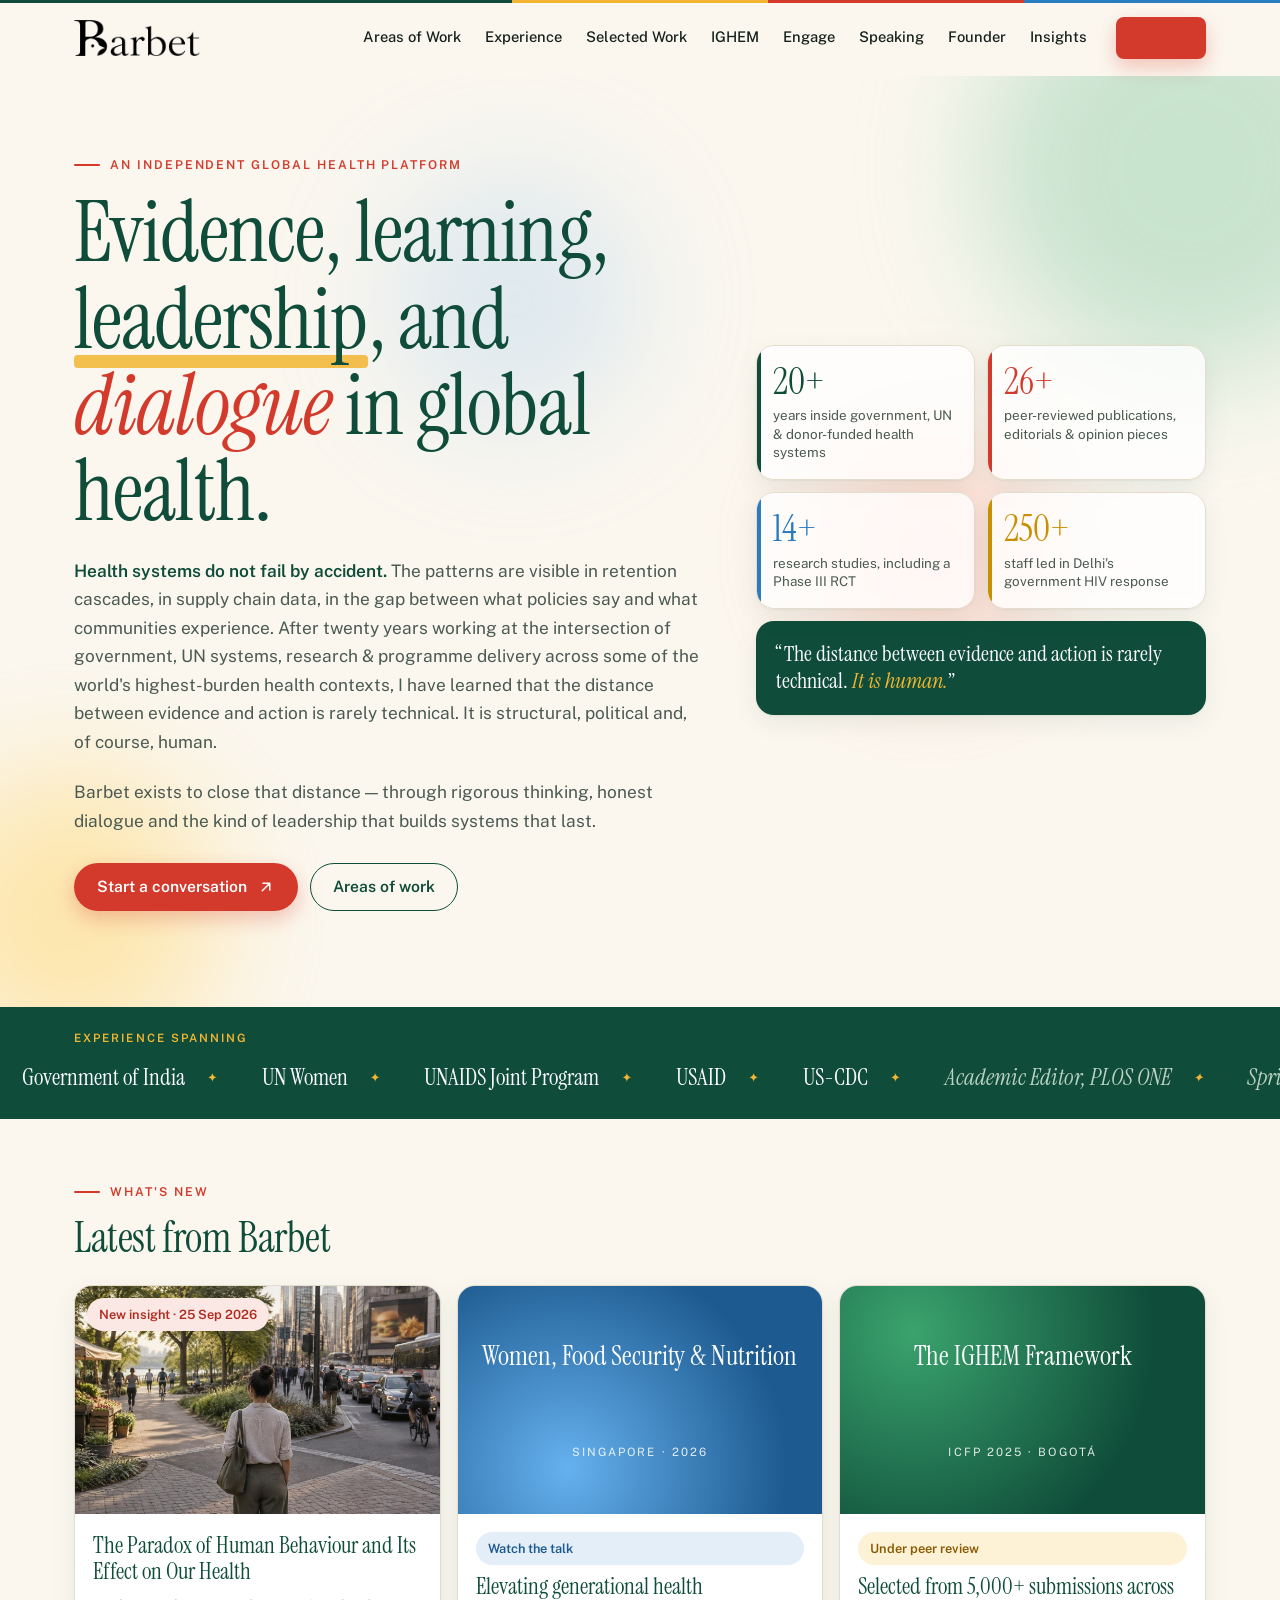
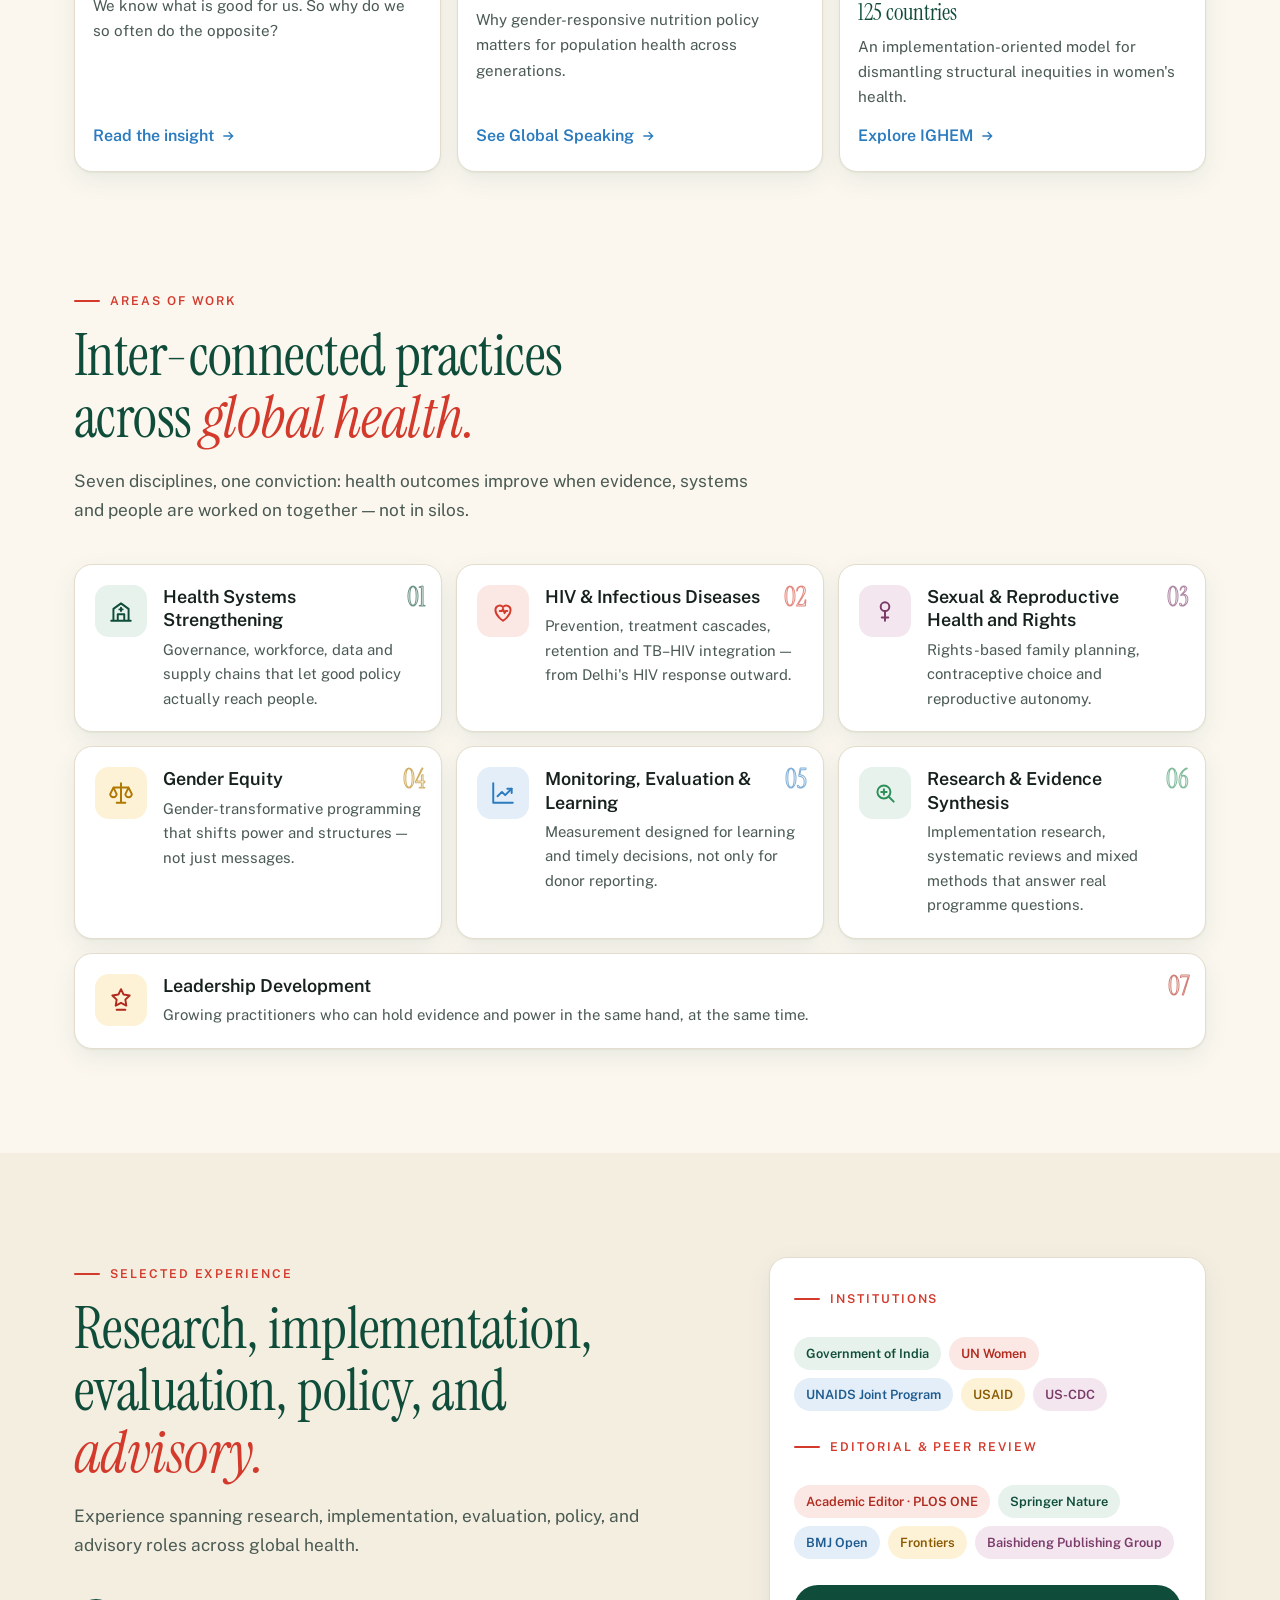
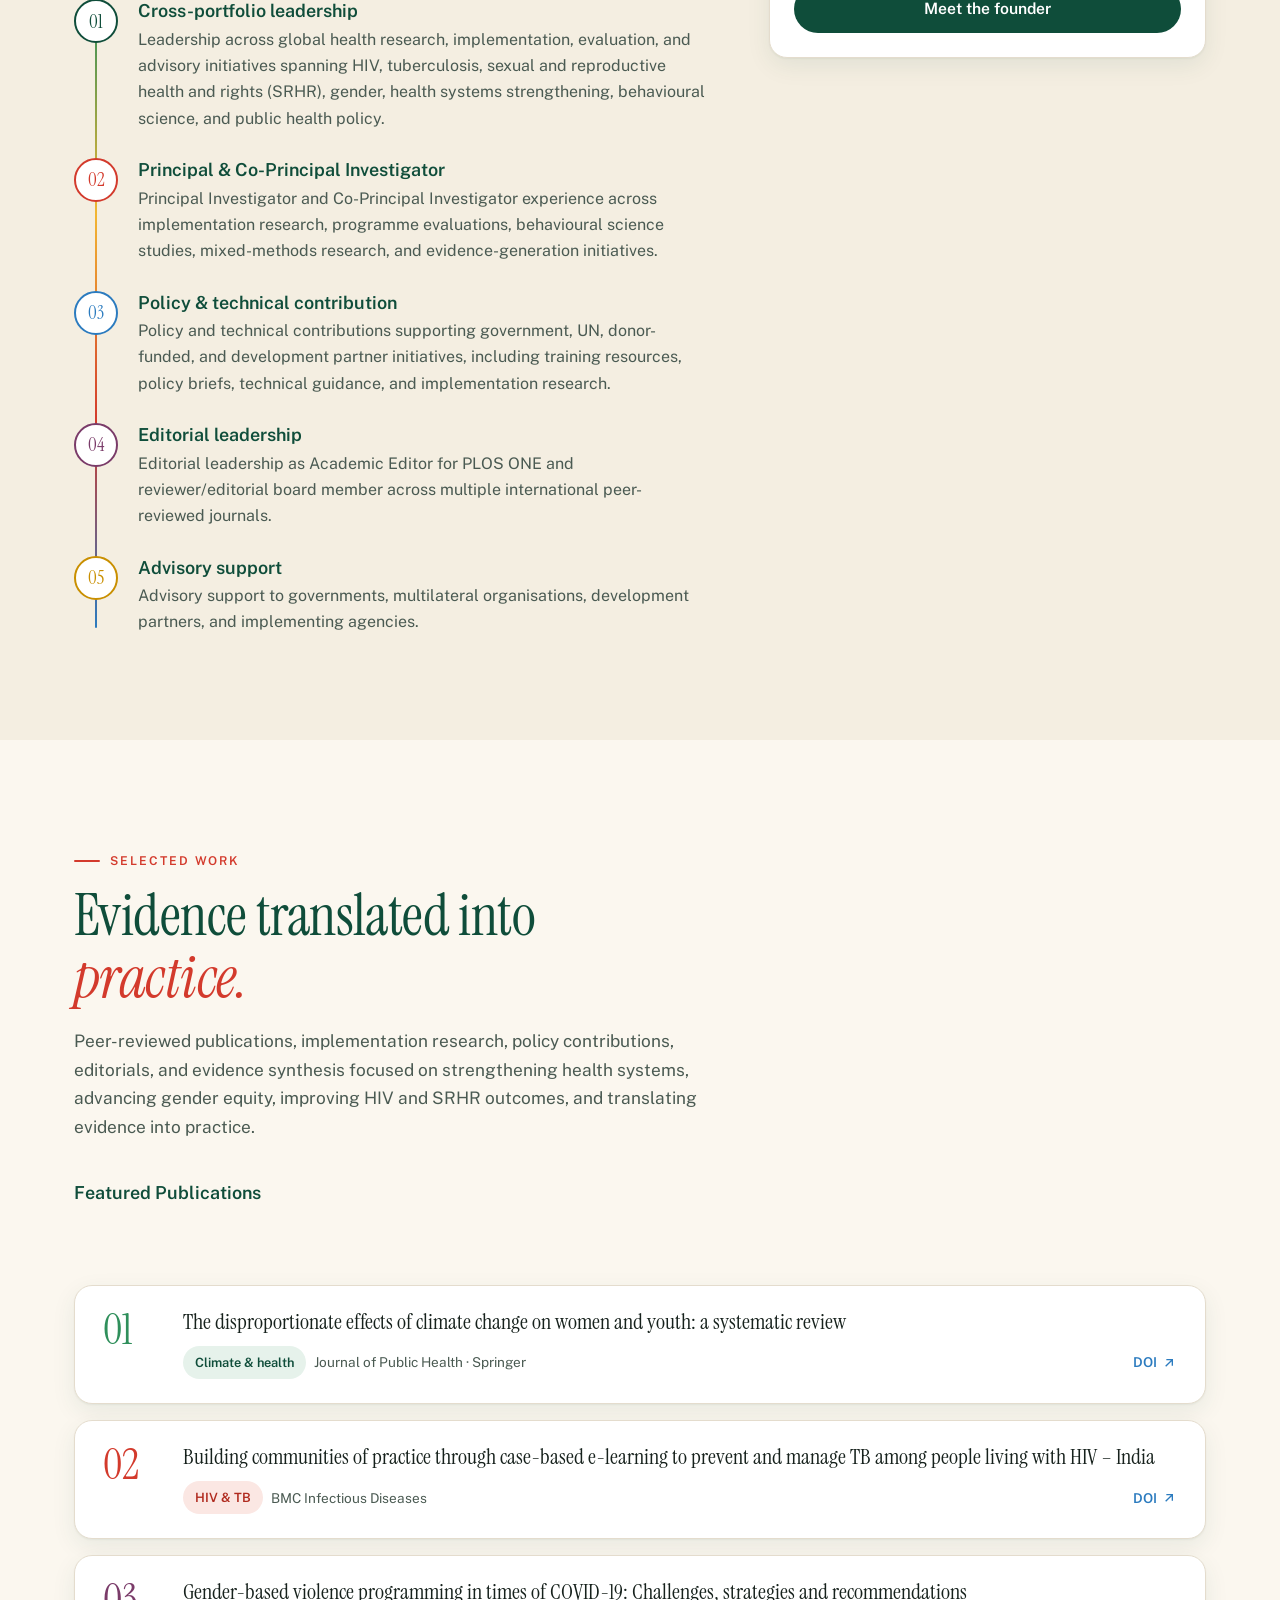
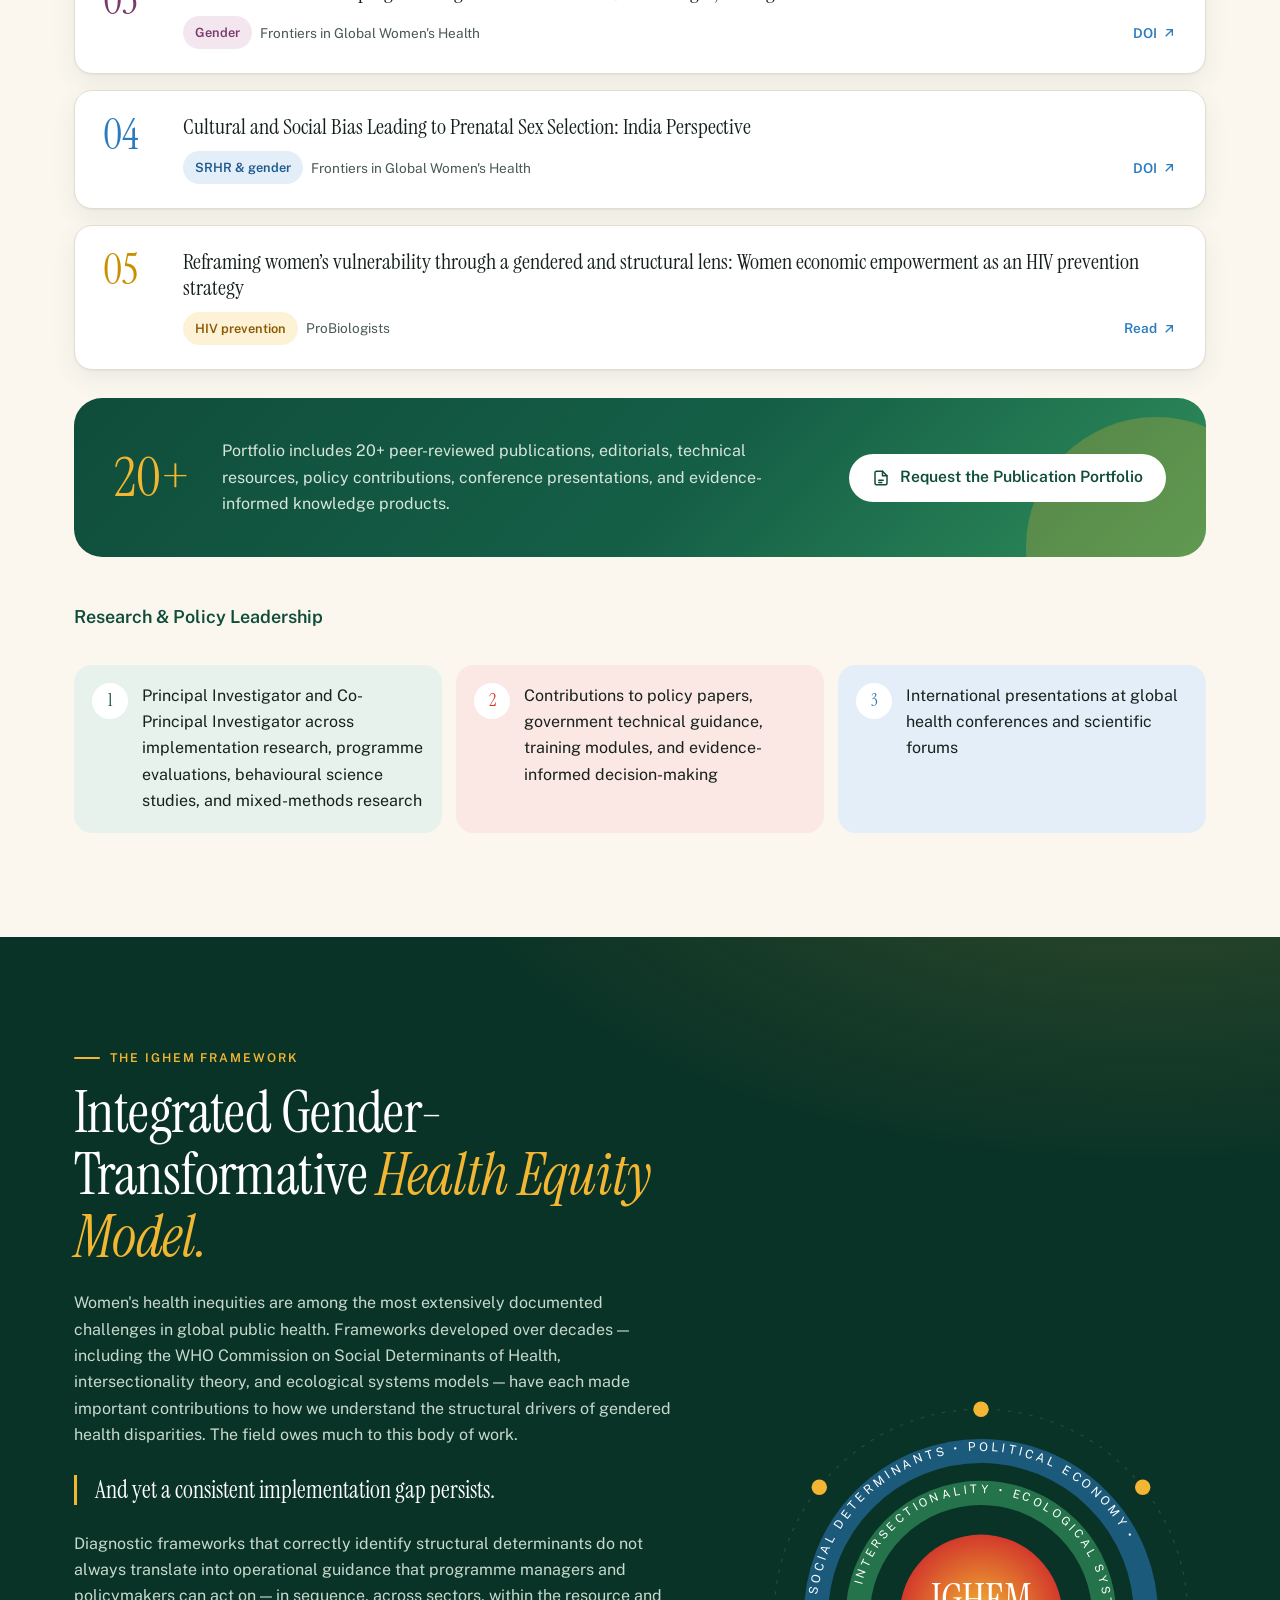
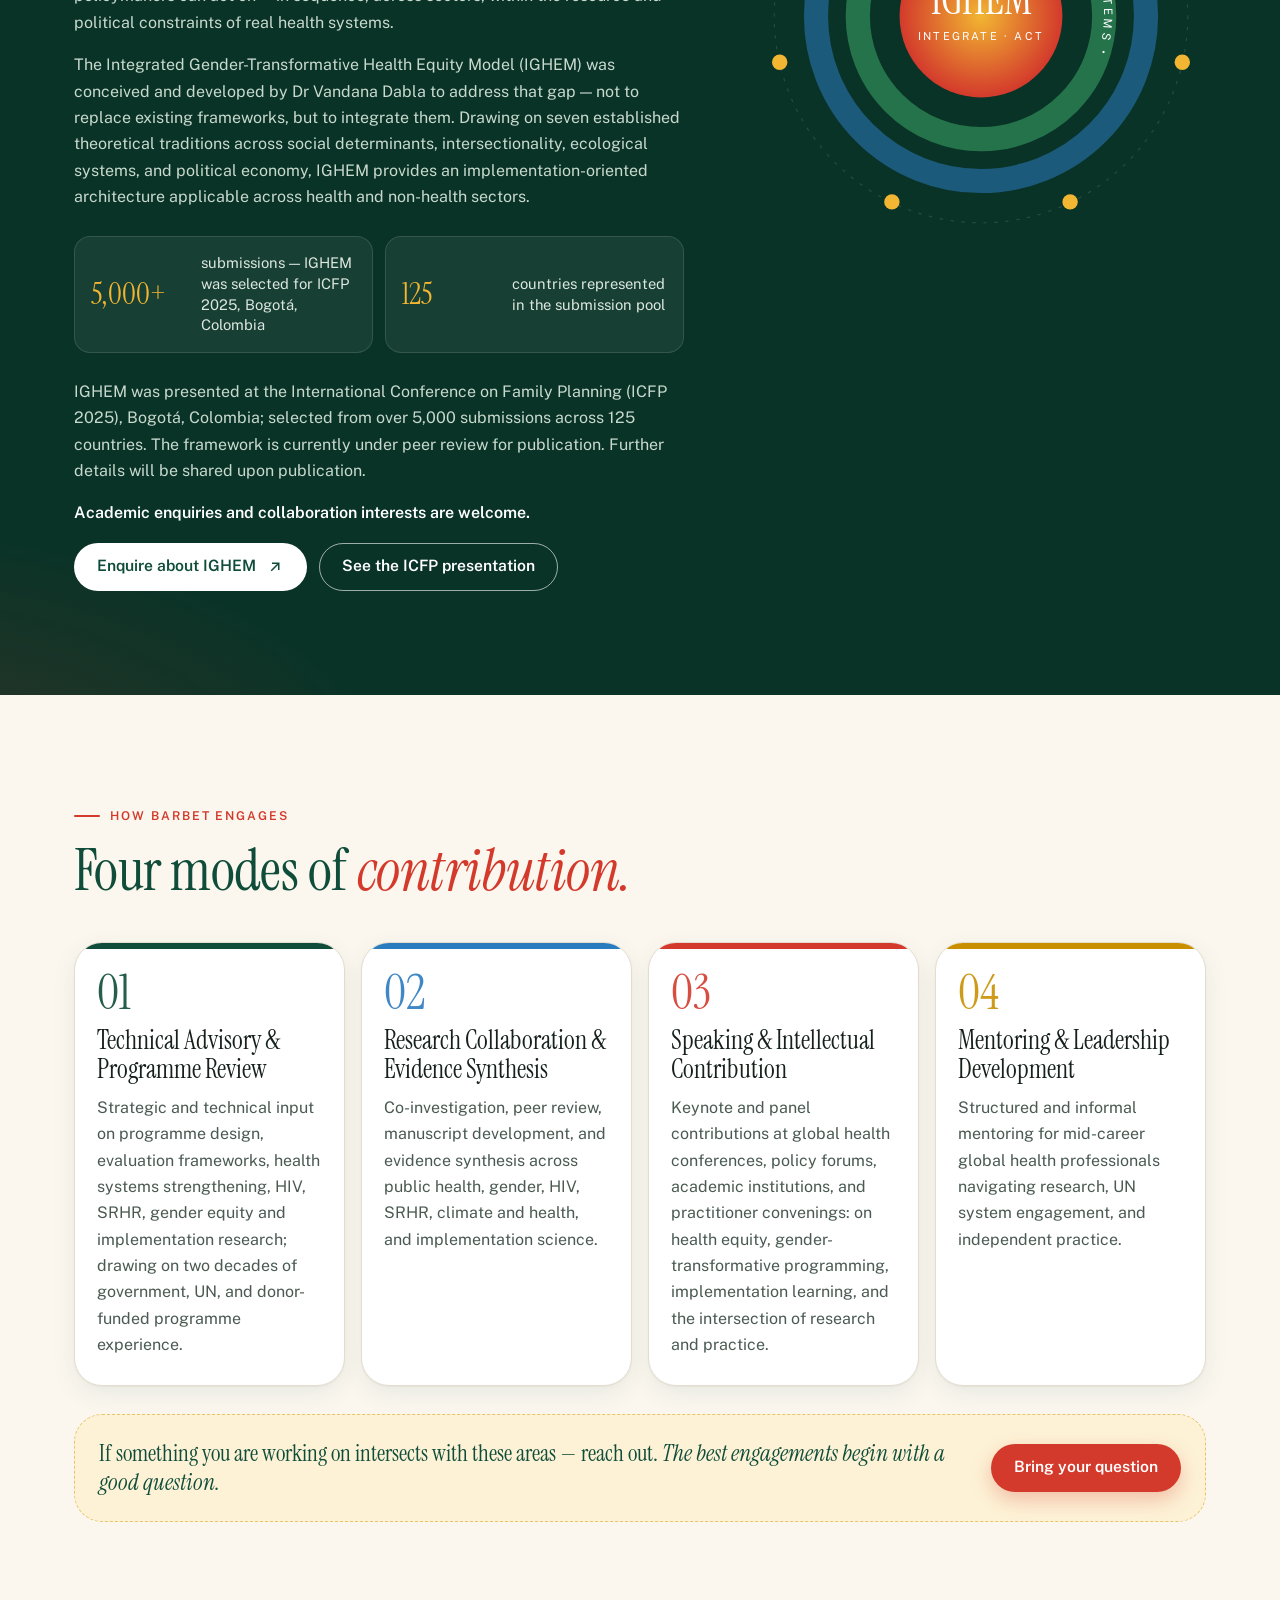
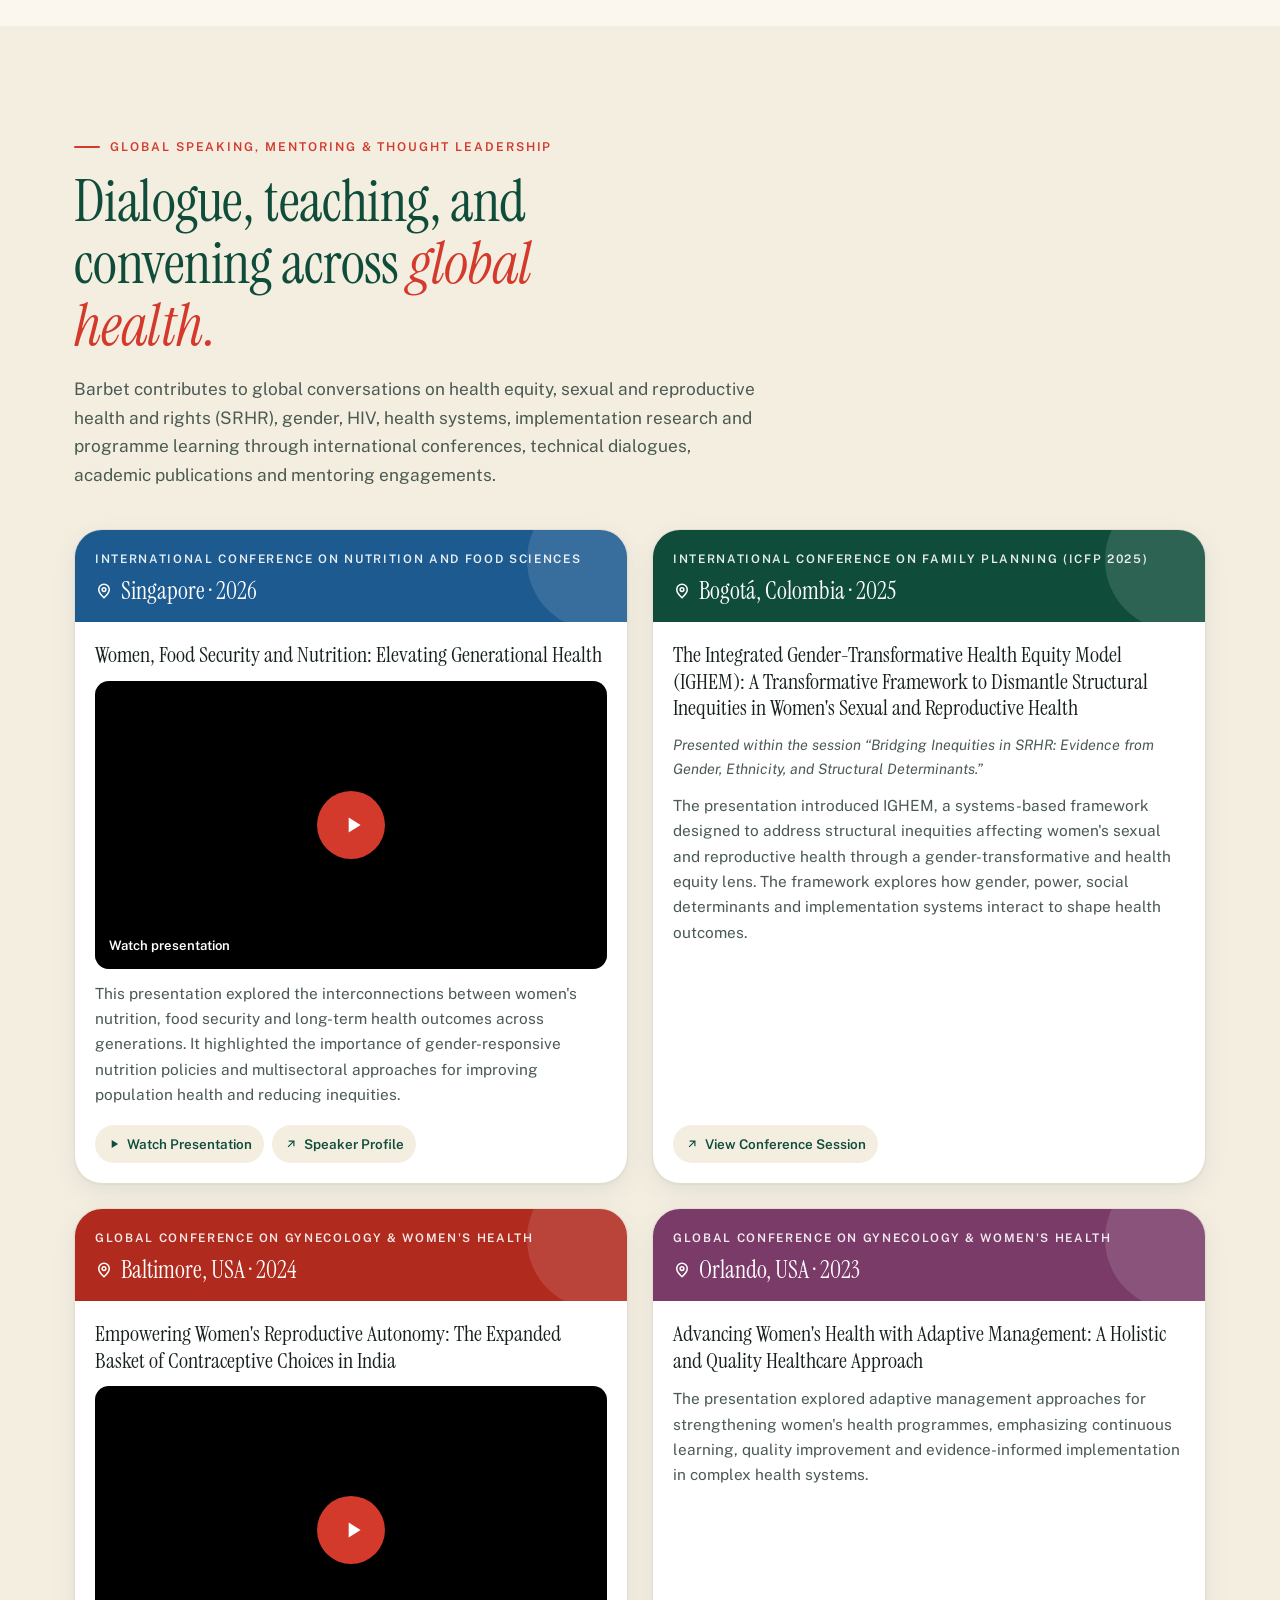
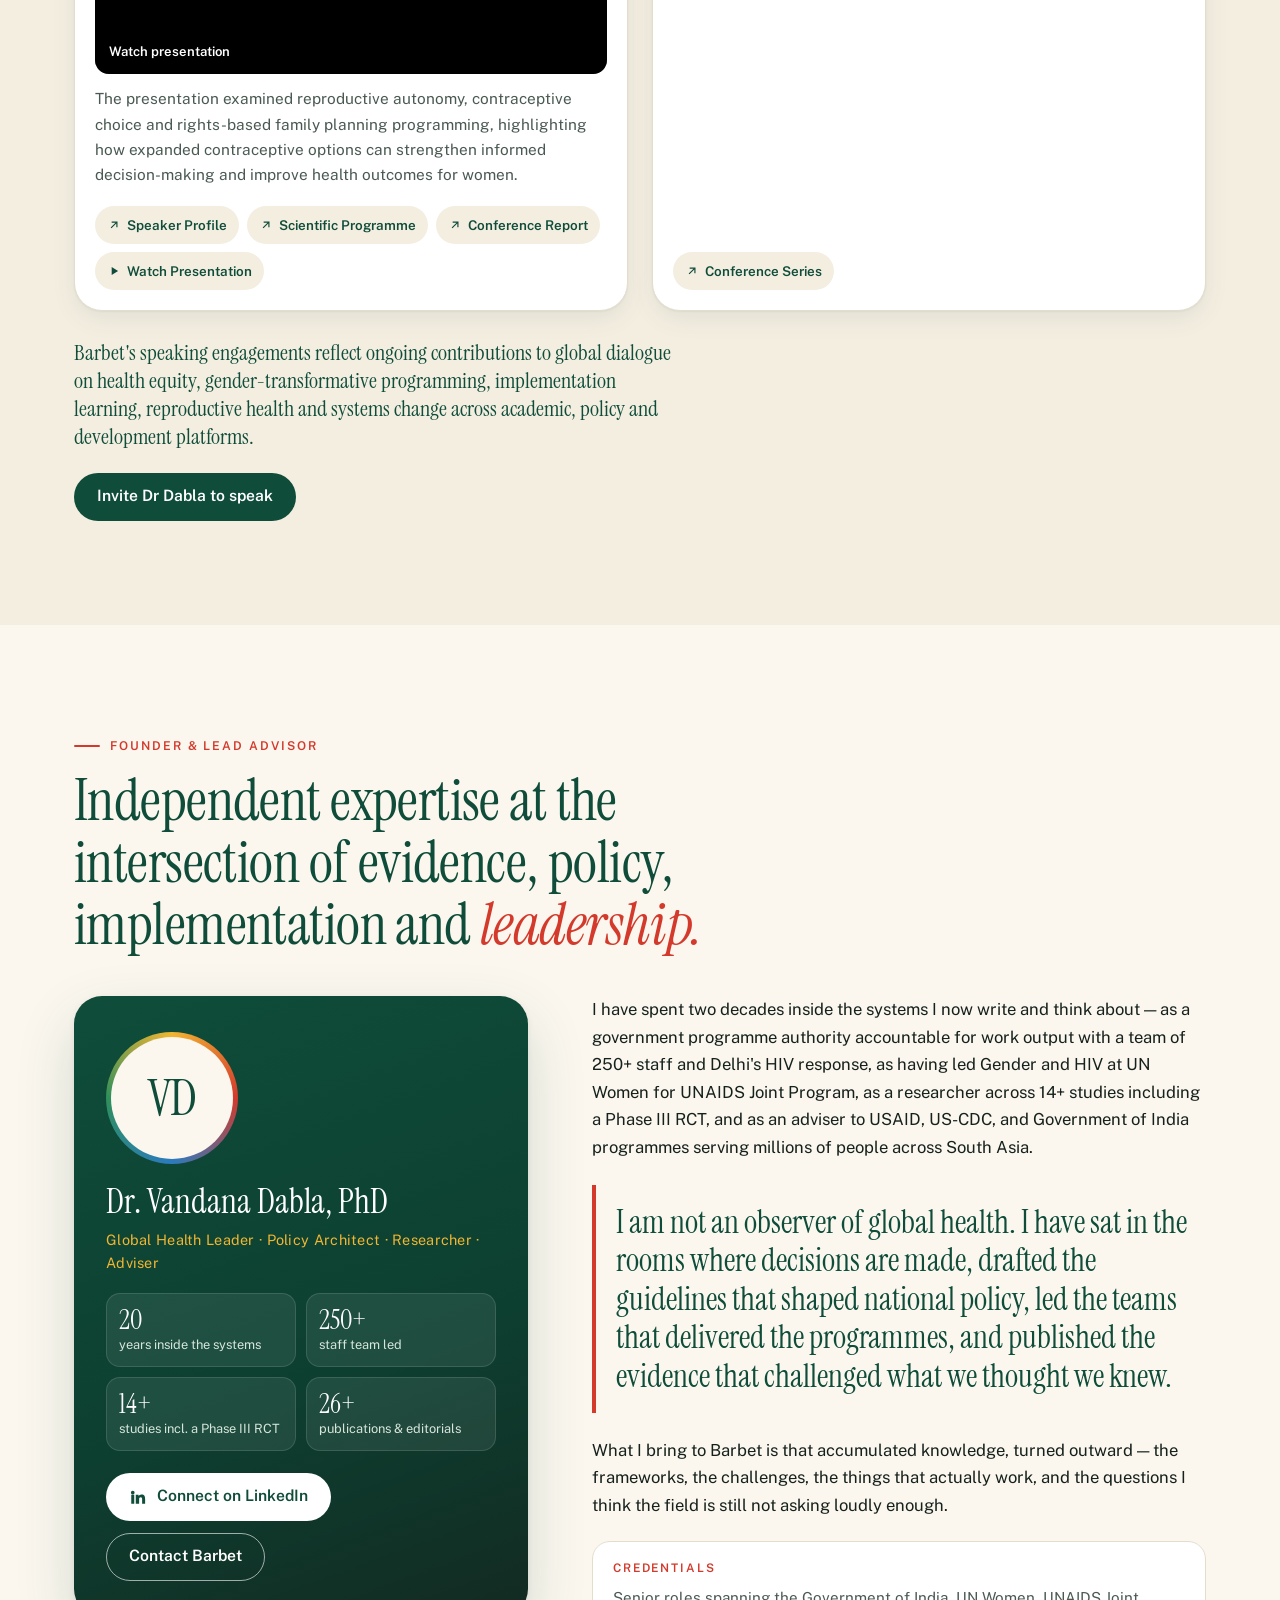
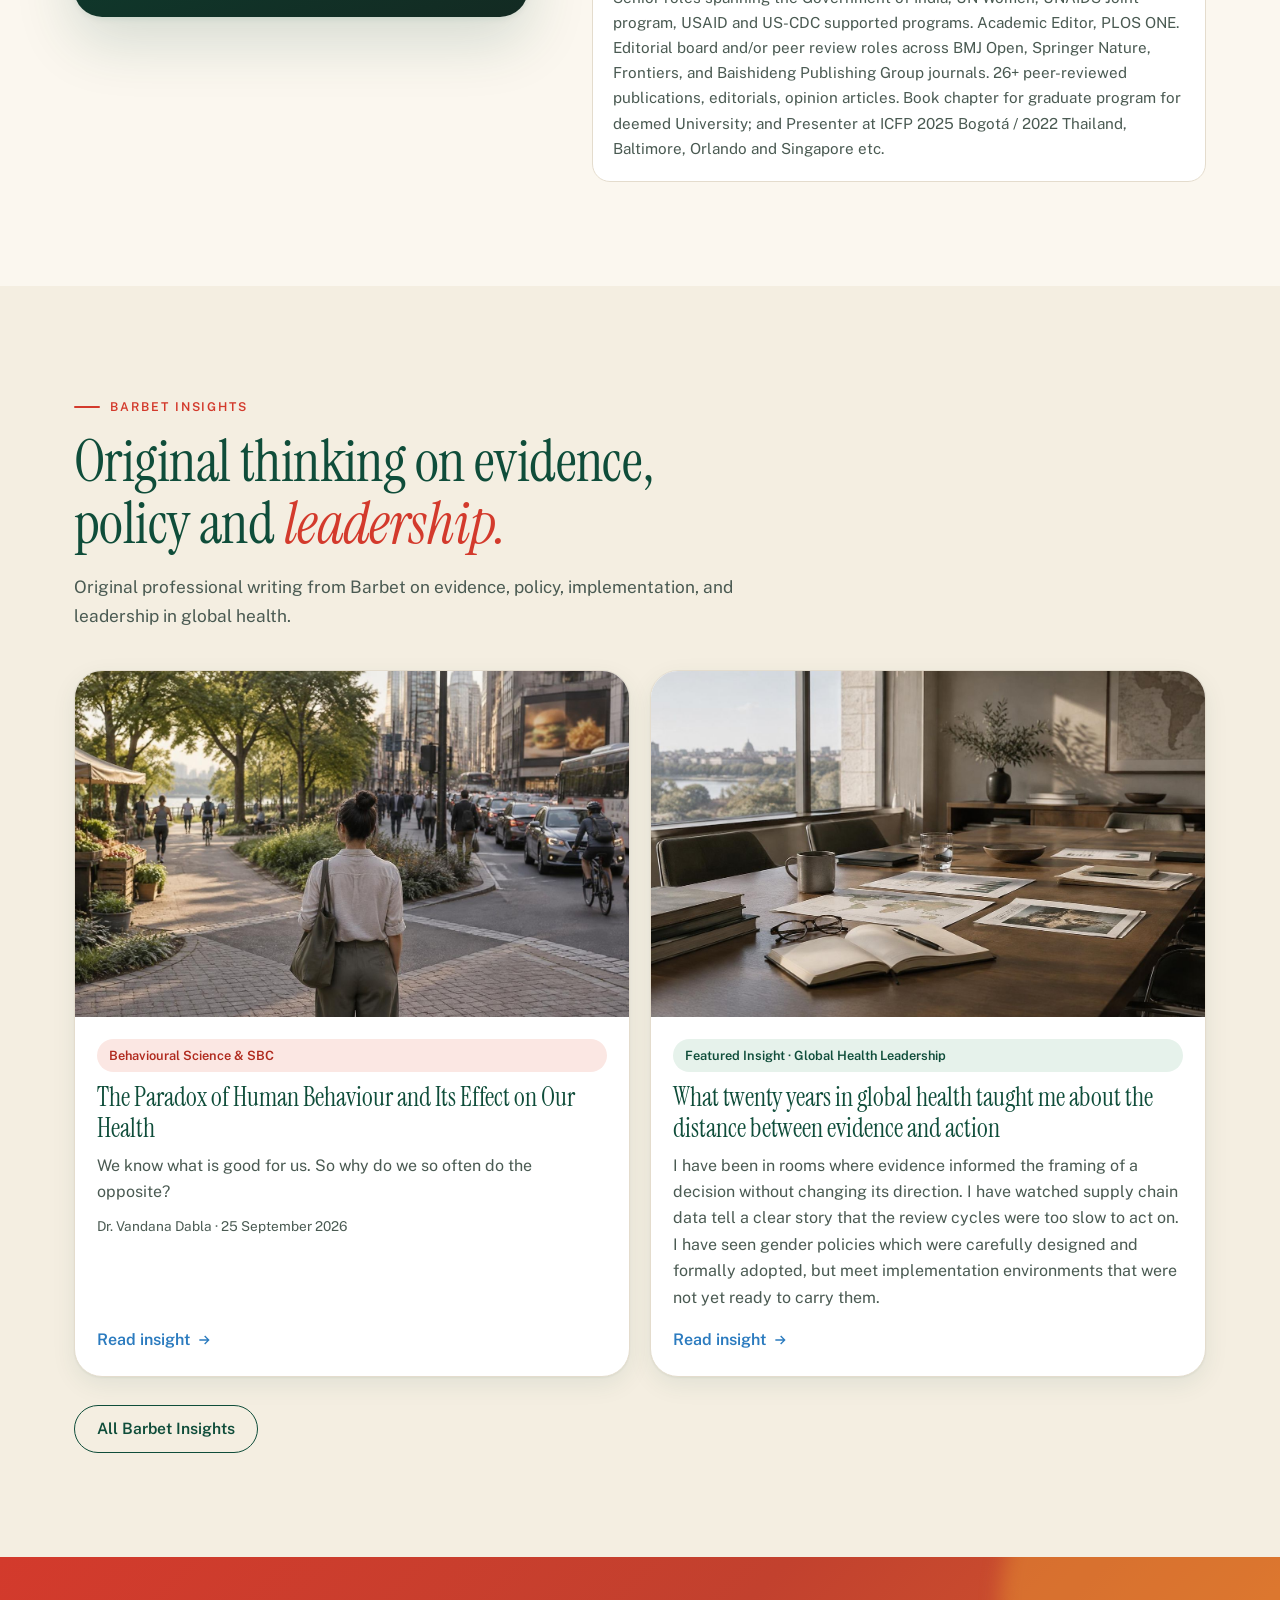
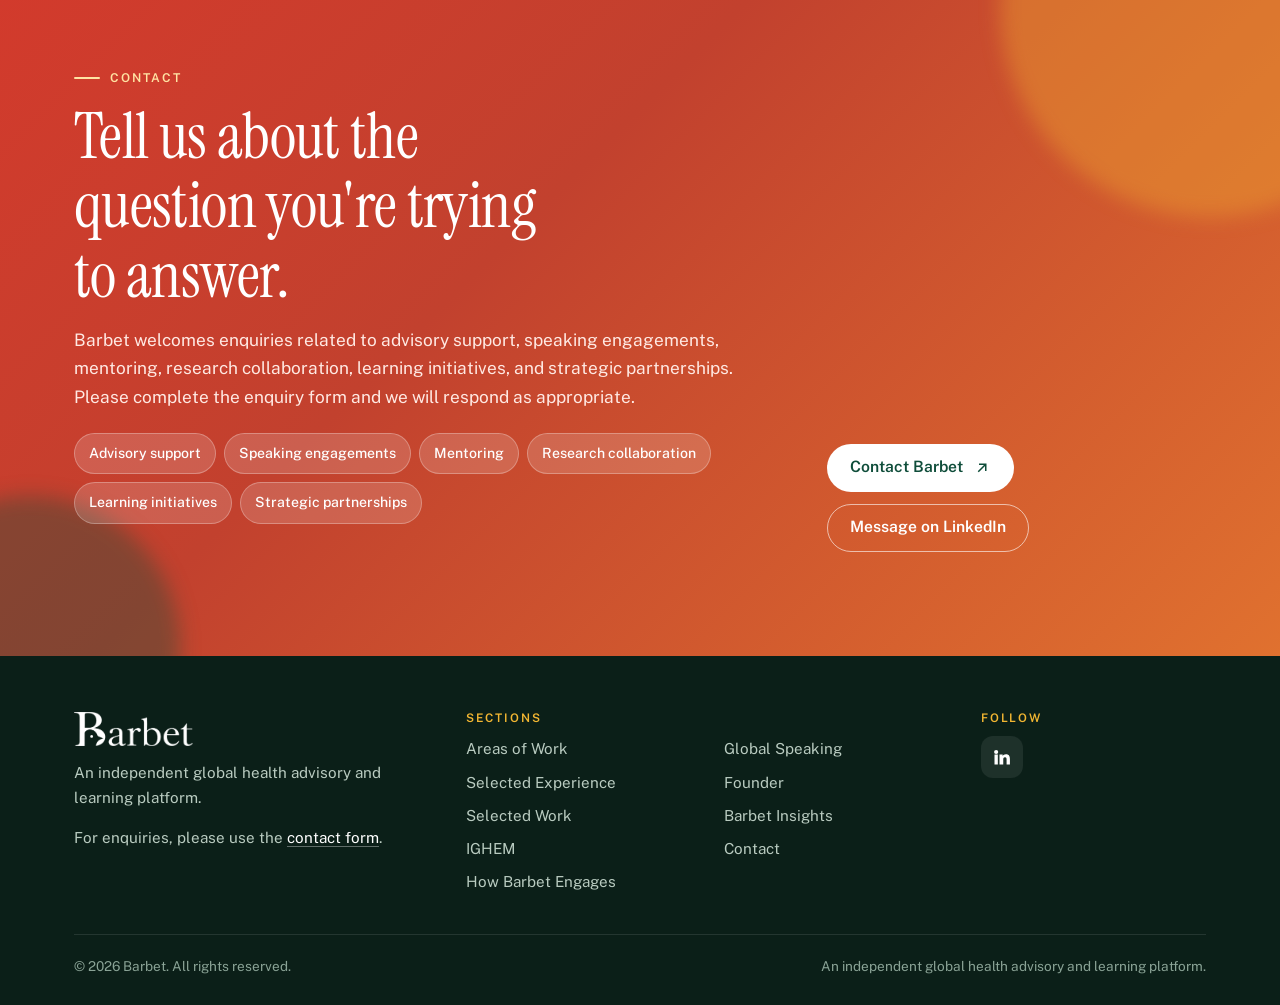
==== index.html @ 93b140b6 "Barbet website" ====
<!doctype html>
<html lang="en" class="no-js">
<head>
  <meta charset="utf-8">
  <meta name="viewport" content="width=device-width, initial-scale=1, viewport-fit=cover">
  <title>Barbet — Global health advisory, learning &amp; leadership | Dr Vandana Dabla</title>
  <meta name="description" content="Barbet is an independent global health advisory and learning platform founded by Dr Vandana Dabla — evidence, leadership and dialogue for the next era of global health.">
  <meta name="theme-color" content="#0f4d3a">
  <link rel="canonical" href="https://barbetglobal.com/">
  <!-- Keeps the client's existing Google Search Console verification working -->
  <meta name="google-site-verification" content="8cu8-nw8foDEgtxZ8nE5_1AXRHt2G_yF1xQD1oEpHAM">

  <!-- Social sharing -->
  <meta property="og:type" content="website">
  <meta property="og:site_name" content="Barbet">
  <meta property="og:url" content="https://barbetglobal.com/">
  <meta property="og:title" content="Barbet — Dr Vandana Dabla | Global Health Advisory">
  <meta property="og:description" content="An independent global health advisory and learning platform — evidence, leadership and dialogue for the next era of global health.">
  <meta property="og:image" content="https://barbetglobal.com/assets/img/og-image.jpg">
  <meta name="twitter:card" content="summary_large_image">
  <meta name="twitter:title" content="Barbet — Dr Vandana Dabla | Global Health Advisory">
  <meta name="twitter:description" content="Dr Vandana Dabla - Barbet is an independent global health advisory and learning platform — evidence, leadership and dialogue for the next era of global health.">
  <meta name="twitter:image" content="https://barbetglobal.com/assets/img/og-image.jpg">

  <link rel="icon" type="image/png" href="assets/img/favicon.png">
  <link rel="apple-touch-icon" href="assets/img/apple-touch-icon.png">

  <link rel="preconnect" href="https://fonts.googleapis.com">
  <link rel="preconnect" href="https://fonts.gstatic.com" crossorigin>
  <link rel="stylesheet" href="https://fonts.googleapis.com/css2?family=Instrument+Serif:ital@0;1&family=Public+Sans:wght@300;400;500;600;700&display=swap">
  <link rel="stylesheet" href="assets/css/site.css">

  <script type="application/ld+json">
  {
    "@context": "https://schema.org",
    "@graph": [
      {
        "@type": "Organization",
        "@id": "https://barbetglobal.com/#org",
        "name": "Barbet",
        "url": "https://barbetglobal.com/",
        "logo": "https://barbetglobal.com/assets/img/barbet-logo.png",
        "description": "An independent global health advisory and learning platform.",
        "founder": { "@id": "https://barbetglobal.com/#founder" },
        "sameAs": ["https://www.linkedin.com/in/vandana-dabla-3a69a029/"]
      },
      {
        "@type": "Person",
        "@id": "https://barbetglobal.com/#founder",
        "name": "Dr. Vandana Dabla",
        "honorificSuffix": "PhD",
        "jobTitle": "Founder & Lead Advisor, Barbet",
        "description": "Global Health Leader · Policy Architect · Researcher · Adviser",
        "url": "https://barbetglobal.com/#founder",
        "sameAs": ["https://www.linkedin.com/in/vandana-dabla-3a69a029/"]
      }
    ]
  }
  </script>
</head>
<body>
<a class="skip-link" href="#main">Skip to content</a>
<div class="progress" aria-hidden="true"></div>

<!-- =====================================================================
     HEADER  (same block is repeated on the insights pages — keep in sync)
     ===================================================================== -->
<header class="site-header">
  <div class="wrap header-inner">
    <a class="brand" href="./" aria-label="Barbet — home">
      <img src="assets/img/barbet-logo.png" alt="Barbet" width="600" height="171">
    </a>
    <button class="nav-toggle" aria-expanded="false" aria-controls="site-nav">
      <svg viewBox="0 0 24 24" fill="none" stroke="currentColor" stroke-width="2" stroke-linecap="round"><path d="M4 7h16M4 12h16M4 17h10"/></svg><span class="sr-only">Open menu</span>
    </button>
    <nav class="nav" id="site-nav" aria-label="Main">
      <ul>
        <li><a href="#areas">Areas of Work</a></li>
        <li><a href="#experience">Experience</a></li>
        <li><a href="#publications">Selected Work</a></li>
        <li><a href="#ighem">IGHEM</a></li>
        <li><a href="#engagements">Engage</a></li>
        <li><a href="#speaking">Speaking</a></li>
        <li><a href="#founder">Founder</a></li>
        <li><a href="insights/">Insights</a></li>
      </ul>
      <div class="nav-cta"><a class="btn btn-primary btn-block" href="#contact">Contact</a></div>
    </nav>
  </div>
</header>

<main id="main">

<!-- =====================================================================
     SECTION: HERO
     ===================================================================== -->
<section class="hero" aria-labelledby="hero-title">
  <div class="hero-bg" aria-hidden="true">
    <span class="blob g"></span><span class="blob y"></span><span class="blob r"></span><span class="blob b"></span>
  </div>
  <div class="wrap hero-grid">
    <div class="reveal">
      <p class="eyebrow">An independent global health platform</p>
      <h1 id="hero-title">Evidence, learning, <span class="hl">leadership</span>, and <em class="accent">dialogue</em> in global health.</h1>
      <p class="lead"><strong>Health systems do not fail by accident.</strong> The patterns are visible in retention cascades, in supply chain data, in the gap between what policies say and what communities experience. After twenty years working at the intersection of government, UN systems, research &amp; programme delivery across some of the world's highest-burden health contexts, I have learned that the distance between evidence and action is rarely technical. It is structural, political and, of course, human.</p>
      <p class="lead">Barbet exists to close that distance — through rigorous thinking, honest dialogue and the kind of leadership that builds systems that last.</p>
      <div class="btn-row">
        <a class="btn btn-primary" href="#contact">Start a conversation
          <svg viewBox="0 0 24 24" fill="none" stroke="currentColor" stroke-width="2" stroke-linecap="round" stroke-linejoin="round"><path d="M7 17L17 7M8 7h9v9"/></svg></a>
        <a class="btn btn-ghost" href="#areas">Areas of work</a>
      </div>
    </div>

    <div class="hero-stats reveal" style="--d:.15s" aria-label="Barbet at a glance">
      <div class="stat" style="--c:var(--forest)"><b>20+</b><span>years inside government, UN &amp; donor-funded health systems</span></div>
      <div class="stat" style="--c:var(--crimson)"><b>26+</b><span>peer-reviewed publications, editorials &amp; opinion pieces</span></div>
      <div class="stat" style="--c:var(--sky)"><b>14+</b><span>research studies, including a Phase III RCT</span></div>
      <div class="stat" style="--c:#c98f00"><b>250+</b><span>staff led in Delhi's government HIV response</span></div>
      <div class="hero-quote"><p>“The distance between evidence and action is rarely technical. <em>It is human.</em>”</p></div>
    </div>
  </div>
</section>

<!-- =====================================================================
     SECTION: EXPERIENCE SPANNING (trust ticker)
     To add a name: add an <li> in BOTH lists (the list is doubled so the
     scroll loops seamlessly).
     ===================================================================== -->
<section class="trust" aria-label="Experience spanning">
  <div class="wrap"><p class="trust-label">Experience spanning</p></div>
  <div class="ticker" aria-hidden="false">
    <ul>
      <li>Government of India</li><li>UN Women</li><li>UNAIDS Joint Program</li><li>USAID</li><li>US-CDC</li>
      <li class="muted">Academic Editor, PLOS ONE</li><li class="muted">Springer Nature</li><li class="muted">BMJ Open</li><li class="muted">Frontiers</li><li class="muted">Baishideng Publishing Group</li>
    </ul>
    <ul aria-hidden="true">
      <li>Government of India</li><li>UN Women</li><li>UNAIDS Joint Program</li><li>USAID</li><li>US-CDC</li>
      <li class="muted">Academic Editor, PLOS ONE</li><li class="muted">Springer Nature</li><li class="muted">BMJ Open</li><li class="muted">Frontiers</li><li class="muted">Baishideng Publishing Group</li>
    </ul>
  </div>
  <p class="sr-only">Experience spanning: Government of India · UN Women · UNAIDS Joint Program · USAID · US-CDC. Academic Editor, PLOS ONE · Editorial Board / Peer Reviewer, Springer Nature, BMJ Open, Frontiers &amp; Baishideng Publishing Group.</p>
</section>

<!-- =====================================================================
     SECTION: WHAT'S NEW  (posters, announcements, new talks)
     Newest first. Copy one <article class="update-card"> block to add an
     item. For a POSTER image use the "poster" template at the bottom.
     ===================================================================== -->
<section class="updates" aria-labelledby="updates-title">
  <div class="wrap">
    <div class="updates-head reveal">
      <div>
        <p class="eyebrow">What's new</p>
        <h2 id="updates-title">Latest from Barbet</h2>
      </div>
    </div>
    <div class="rail">
      <article class="update-card reveal">
        <div class="update-media">
          <img src="assets/img/insight-human-behaviour.jpg" alt="A woman at a crossroads between a green, healthy street and a busy city street" loading="lazy" width="1400" height="882">
          <span class="chip red badge">New insight · 25 Sep 2026</span>
        </div>
        <div class="update-body">
          <h3>The Paradox of Human Behaviour and Its Effect on Our Health</h3>
          <p>We know what is good for us. So why do we so often do the opposite?</p>
          <a class="text-link" href="insights/the-paradox-of-human-behaviour/">Read the insight <svg viewBox="0 0 24 24" fill="none" stroke="currentColor" stroke-width="2"><path d="M5 12h14M13 6l6 6-6 6"/></svg></a>
        </div>
      </article>

      <article class="update-card reveal" style="--d:.08s">
        <div class="update-media"><div class="update-art art-sky">Women, Food Security &amp; Nutrition<small>Singapore · 2026</small></div></div>
        <div class="update-body">
          <span class="chip sky">Watch the talk</span>
          <h3>Elevating generational health</h3>
          <p>Why gender-responsive nutrition policy matters for population health across generations.</p>
          <a class="text-link" href="#speaking">See Global Speaking <svg viewBox="0 0 24 24" fill="none" stroke="currentColor" stroke-width="2"><path d="M5 12h14M13 6l6 6-6 6"/></svg></a>
        </div>
      </article>

      <article class="update-card reveal" style="--d:.16s">
        <div class="update-media"><div class="update-art art-green">The IGHEM Framework<small>ICFP 2025 · Bogotá</small></div></div>
        <div class="update-body">
          <span class="chip sun">Under peer review</span>
          <h3>Selected from 5,000+ submissions across 125 countries</h3>
          <p>An implementation-oriented model for dismantling structural inequities in women's health.</p>
          <a class="text-link" href="#ighem">Explore IGHEM <svg viewBox="0 0 24 24" fill="none" stroke="currentColor" stroke-width="2"><path d="M5 12h14M13 6l6 6-6 6"/></svg></a>
        </div>
      </article>

      <!-- POSTER TEMPLATE — copy, remove the comment marks, set the image:
      <article class="update-card reveal">
        <div class="update-media poster">
          <img src="assets/img/posters/FILE-NAME.jpg" alt="Describe the poster" loading="lazy">
          <span class="chip red badge">Upcoming · 12 Nov 2026</span>
        </div>
        <div class="update-body">
          <h3>Event title</h3>
          <p>One line about the event.</p>
          <a class="text-link" href="https://LINK">Register / details →</a>
        </div>
      </article>
      -->
    </div>
  </div>
</section>

<!-- =====================================================================
     SECTION: AREAS OF WORK
     ===================================================================== -->
<section class="section" id="areas" aria-labelledby="areas-title">
  <div class="wrap">
    <div class="section-head reveal">
      <p class="eyebrow">Areas of Work</p>
      <h2 class="section-title" id="areas-title">Inter-connected practices across <em class="accent">global health.</em></h2>
      <p class="section-lead">Seven disciplines, one conviction: health outcomes improve when evidence, systems and people are worked on together — not in silos.</p>
    </div>
    <ul class="areas-grid">
      <li class="area c1 reveal">
        <span class="ico"><svg viewBox="0 0 24 24" fill="none" stroke="currentColor" stroke-width="1.8" stroke-linecap="round" stroke-linejoin="round"><path d="M3 21h18M5 21V10l7-5 7 5v11M9 21v-6h6v6M12 9v3M10.5 10.5h3"/></svg></span>
        <div><h3>Health Systems Strengthening</h3><p>Governance, workforce, data and supply chains that let good policy actually reach people.</p></div>
      </li>
      <li class="area c2 reveal" style="--d:.05s">
        <span class="ico"><svg viewBox="0 0 24 24" fill="none" stroke="currentColor" stroke-width="1.8" stroke-linecap="round" stroke-linejoin="round"><path d="M12 21s-7-4.5-7-10a4 4 0 0 1 7-2.6A4 4 0 0 1 19 11c0 5.5-7 10-7 10z"/><path d="M9 12h2l1-2 1.5 4 1-2H16"/></svg></span>
        <div><h3>HIV &amp; Infectious Diseases</h3><p>Prevention, treatment cascades, retention and TB–HIV integration — from Delhi's HIV response outward.</p></div>
      </li>
      <li class="area c3 reveal" style="--d:.1s">
        <span class="ico"><svg viewBox="0 0 24 24" fill="none" stroke="currentColor" stroke-width="1.8" stroke-linecap="round" stroke-linejoin="round"><circle cx="12" cy="8" r="4"/><path d="M12 12v9M9 18h6"/></svg></span>
        <div><h3>Sexual &amp; Reproductive Health and Rights</h3><p>Rights-based family planning, contraceptive choice and reproductive autonomy.</p></div>
      </li>
      <li class="area c4 reveal" style="--d:.15s">
        <span class="ico"><svg viewBox="0 0 24 24" fill="none" stroke="currentColor" stroke-width="1.8" stroke-linecap="round" stroke-linejoin="round"><path d="M12 3v18M5 7h14M5 7l-3 6a3 3 0 0 0 6 0L5 7zM19 7l-3 6a3 3 0 0 0 6 0l-3-6zM8 21h8"/></svg></span>
        <div><h3>Gender Equity</h3><p>Gender-transformative programming that shifts power and structures — not just messages.</p></div>
      </li>
      <li class="area c5 reveal" style="--d:.2s">
        <span class="ico"><svg viewBox="0 0 24 24" fill="none" stroke="currentColor" stroke-width="1.8" stroke-linecap="round" stroke-linejoin="round"><path d="M3 3v18h18"/><path d="M7 15l4-4 3 3 6-6"/><path d="M16 8h4v4"/></svg></span>
        <div><h3>Monitoring, Evaluation &amp; Learning</h3><p>Measurement designed for learning and timely decisions, not only for donor reporting.</p></div>
      </li>
      <li class="area c6 reveal" style="--d:.25s">
        <span class="ico"><svg viewBox="0 0 24 24" fill="none" stroke="currentColor" stroke-width="1.8" stroke-linecap="round" stroke-linejoin="round"><circle cx="11" cy="11" r="6"/><path d="M20 20l-4.5-4.5M8.5 11h5M11 8.5v5"/></svg></span>
        <div><h3>Research &amp; Evidence Synthesis</h3><p>Implementation research, systematic reviews and mixed methods that answer real programme questions.</p></div>
      </li>
      <li class="area c7 reveal" style="--d:.3s">
        <span class="ico"><svg viewBox="0 0 24 24" fill="none" stroke="currentColor" stroke-width="1.8" stroke-linecap="round" stroke-linejoin="round"><path d="M12 2l2.4 5 5.6.8-4 3.9.9 5.5L12 14.6 7.1 17.2l.9-5.5-4-3.9 5.6-.8z"/><path d="M8 21h8"/></svg></span>
        <div><h3>Leadership Development</h3><p>Growing practitioners who can hold evidence and power in the same hand, at the same time.</p></div>
      </li>
    </ul>
  </div>
</section>

<!-- =====================================================================
     SECTION: SELECTED EXPERIENCE
     ===================================================================== -->
<section class="section alt" id="experience" aria-labelledby="exp-title">
  <div class="wrap exp-layout">
    <div>
      <div class="section-head reveal">
        <p class="eyebrow">Selected Experience</p>
        <h2 class="section-title" id="exp-title">Research, implementation, evaluation, policy, and <em class="accent">advisory.</em></h2>
        <p class="section-lead">Experience spanning research, implementation, evaluation, policy, and advisory roles across global health.</p>
      </div>
      <ol class="exp-list">
        <li class="exp-item reveal" style="--c:var(--forest)"><span class="exp-num">01</span>
          <h3>Cross-portfolio leadership</h3>
          <p>Leadership across global health research, implementation, evaluation, and advisory initiatives spanning HIV, tuberculosis, sexual and reproductive health and rights (SRHR), gender, health systems strengthening, behavioural science, and public health policy.</p></li>
        <li class="exp-item reveal" style="--c:var(--crimson)"><span class="exp-num">02</span>
          <h3>Principal &amp; Co-Principal Investigator</h3>
          <p>Principal Investigator and Co-Principal Investigator experience across implementation research, programme evaluations, behavioural science studies, mixed-methods research, and evidence-generation initiatives.</p></li>
        <li class="exp-item reveal" style="--c:var(--sky)"><span class="exp-num">03</span>
          <h3>Policy &amp; technical contribution</h3>
          <p>Policy and technical contributions supporting government, UN, donor-funded, and development partner initiatives, including training resources, policy briefs, technical guidance, and implementation research.</p></li>
        <li class="exp-item reveal" style="--c:var(--plum)"><span class="exp-num">04</span>
          <h3>Editorial leadership</h3>
          <p>Editorial leadership as Academic Editor for PLOS ONE and reviewer/editorial board member across multiple international peer-reviewed journals.</p></li>
        <li class="exp-item reveal" style="--c:#c98f00"><span class="exp-num">05</span>
          <h3>Advisory support</h3>
          <p>Advisory support to governments, multilateral organisations, development partners, and implementing agencies.</p></li>
      </ol>
    </div>
    <aside class="exp-side card reveal" aria-label="Institutions and journals">
      <p class="eyebrow">Institutions</p>
      <div class="orgs">
        <span class="chip">Government of India</span><span class="chip red">UN Women</span><span class="chip sky">UNAIDS Joint Program</span><span class="chip sun">USAID</span><span class="chip plum">US-CDC</span>
      </div>
      <p class="eyebrow" style="margin-top:26px">Editorial &amp; peer review</p>
      <div class="orgs">
        <span class="chip red">Academic Editor · PLOS ONE</span><span class="chip">Springer Nature</span><span class="chip sky">BMJ Open</span><span class="chip sun">Frontiers</span><span class="chip plum">Baishideng Publishing Group</span>
      </div>
      <a class="btn btn-dark btn-block" style="margin-top:26px" href="#founder">Meet the founder</a>
    </aside>
  </div>
</section>

<!-- =====================================================================
     SECTION: SELECTED WORK (publications)
     To add a publication: copy one <li class="pub"> and renumber.
     ===================================================================== -->
<section class="section" id="publications" aria-labelledby="pub-title">
  <div class="wrap">
    <div class="section-head reveal">
      <p class="eyebrow">Selected Work</p>
      <h2 class="section-title" id="pub-title">Evidence translated into <em class="accent">practice.</em></h2>
      <p class="section-lead">Peer-reviewed publications, implementation research, policy contributions, editorials, and evidence synthesis focused on strengthening health systems, advancing gender equity, improving HIV and SRHR outcomes, and translating evidence into practice.</p>
    </div>

    <h3 class="reveal" style="color:var(--forest);margin-bottom:6px">Featured Publications</h3>
    <p class="reveal" style="color:var(--ink-soft);max-width:70ch">Selected publications drawn from a broader portfolio of peer-reviewed research, editorials, policy contributions, implementation research, and evidence synthesis across global health.</p>

    <ol class="pub-list" style="margin-top:22px">
      <li><a class="pub reveal" style="--c:var(--leaf)" href="https://doi.org/10.1007/s10389-025-02453-w" target="_blank" rel="noopener">
        <span class="n">01</span>
        <div><h3>The disproportionate effects of climate change on women and youth: a systematic review</h3>
          <div class="meta"><span class="chip">Climate &amp; health</span><span>Journal of Public Health · Springer</span><span class="go">DOI <svg viewBox="0 0 24 24" fill="none" stroke="currentColor" stroke-width="2"><path d="M7 17L17 7M8 7h9v9"/></svg></span></div></div></a></li>
      <li><a class="pub reveal" style="--c:var(--crimson)" href="https://doi.org/10.1186/s12879-022-07957-4" target="_blank" rel="noopener">
        <span class="n">02</span>
        <div><h3>Building communities of practice through case-based e-learning to prevent and manage TB among people living with HIV – India</h3>
          <div class="meta"><span class="chip red">HIV &amp; TB</span><span>BMC Infectious Diseases</span><span class="go">DOI <svg viewBox="0 0 24 24" fill="none" stroke="currentColor" stroke-width="2"><path d="M7 17L17 7M8 7h9v9"/></svg></span></div></div></a></li>
      <li><a class="pub reveal" style="--c:var(--plum)" href="https://doi.org/10.3389/fgwh.2022.952688" target="_blank" rel="noopener">
        <span class="n">03</span>
        <div><h3>Gender-based violence programming in times of COVID-19: Challenges, strategies and recommendations</h3>
          <div class="meta"><span class="chip plum">Gender</span><span>Frontiers in Global Women's Health</span><span class="go">DOI <svg viewBox="0 0 24 24" fill="none" stroke="currentColor" stroke-width="2"><path d="M7 17L17 7M8 7h9v9"/></svg></span></div></div></a></li>
      <li><a class="pub reveal" style="--c:var(--sky)" href="https://doi.org/10.3389/fgwh.2022.903930" target="_blank" rel="noopener">
        <span class="n">04</span>
        <div><h3>Cultural and Social Bias Leading to Prenatal Sex Selection: India Perspective</h3>
          <div class="meta"><span class="chip sky">SRHR &amp; gender</span><span>Frontiers in Global Women's Health</span><span class="go">DOI <svg viewBox="0 0 24 24" fill="none" stroke="currentColor" stroke-width="2"><path d="M7 17L17 7M8 7h9v9"/></svg></span></div></div></a></li>
      <li><a class="pub reveal" style="--c:#c98f00" href="https://www.probiologists.com/article/reframing-women-s-vulnerability-through-a-gendered-and-structural-lens-women-economic-empowerment-as-an-hiv-prevention-strategy" target="_blank" rel="noopener">
        <span class="n">05</span>
        <div><h3>Reframing women’s vulnerability through a gendered and structural lens: Women economic empowerment as an HIV prevention strategy</h3>
          <div class="meta"><span class="chip sun">HIV prevention</span><span>ProBiologists</span><span class="go">Read <svg viewBox="0 0 24 24" fill="none" stroke="currentColor" stroke-width="2"><path d="M7 17L17 7M8 7h9v9"/></svg></span></div></div></a></li>
    </ol>

    <div class="portfolio-band reveal">
      <div class="big">20+</div>
      <p>Portfolio includes 20+ peer-reviewed publications, editorials, technical resources, policy contributions, conference presentations, and evidence-informed knowledge products.</p>
      <div class="btn-row">
        <!-- Drop the PDF into assets/docs/publication-portfolio.pdf and this button links to it automatically. Until then it opens the enquiry form. -->
        <a class="btn btn-light" href="assets/docs/publication-portfolio.pdf" data-portfolio data-fallback="https://forms.gle/GpPDcCFwRe4NdmGh6" target="_blank" rel="noopener">
          <svg viewBox="0 0 24 24" fill="none" stroke="currentColor" stroke-width="2" stroke-linecap="round" stroke-linejoin="round"><path d="M14 3H6a2 2 0 0 0-2 2v14a2 2 0 0 0 2 2h12a2 2 0 0 0 2-2V9z"/><path d="M14 3v6h6M9 15h6M9 18h4"/></svg>
          <span data-label>Publication Portfolio</span></a>
      </div>
    </div>

    <h3 class="reveal" style="color:var(--forest);margin-top:48px">Research &amp; Policy Leadership</h3>
    <div class="leader-grid">
      <div class="leader reveal" style="--t:var(--tint-green);--c:var(--forest)"><span class="dot">1</span><p>Principal Investigator and Co-Principal Investigator across implementation research, programme evaluations, behavioural science studies, and mixed-methods research</p></div>
      <div class="leader reveal" style="--t:var(--tint-red);--c:var(--crimson);--d:.08s"><span class="dot">2</span><p>Contributions to policy papers, government technical guidance, training modules, and evidence-informed decision-making</p></div>
      <div class="leader reveal" style="--t:var(--tint-sky);--c:var(--sky);--d:.16s"><span class="dot">3</span><p>International presentations at global health conferences and scientific forums</p></div>
    </div>
  </div>
</section>

<!-- =====================================================================
     SECTION: IGHEM FRAMEWORK
     ===================================================================== -->
<section class="section ighem" id="ighem" aria-labelledby="ighem-title">
  <div class="wrap ighem-grid">
    <div>
      <div class="reveal">
        <p class="eyebrow">The IGHEM Framework</p>
        <h2 class="section-title" id="ighem-title">Integrated Gender-Transformative <em class="accent">Health Equity Model.</em></h2>
      </div>
      <div class="reveal">
        <p style="margin-top:22px">Women's health inequities are among the most extensively documented challenges in global public health. Frameworks developed over decades — including the WHO Commission on Social Determinants of Health, intersectionality theory, and ecological systems models — have each made important contributions to how we understand the structural drivers of gendered health disparities. The field owes much to this body of work.</p>
        <p class="pull">And yet a consistent implementation gap persists.</p>
        <p>Diagnostic frameworks that correctly identify structural determinants do not always translate into operational guidance that programme managers and policymakers can act on — in sequence, across sectors, within the resource and political constraints of real health systems.</p>
        <p>The Integrated Gender-Transformative Health Equity Model (IGHEM) was conceived and developed by Dr Vandana Dabla to address that gap — not to replace existing frameworks, but to integrate them. Drawing on seven established theoretical traditions across social determinants, intersectionality, ecological systems, and political economy, IGHEM provides an implementation-oriented architecture applicable across health and non-health sectors.</p>
      </div>
      <div class="ighem-badges reveal">
        <div class="ib"><b>5,000+</b><span>submissions — IGHEM was selected for ICFP 2025, Bogotá, Colombia</span></div>
        <div class="ib"><b>125</b><span>countries represented in the submission pool</span></div>
      </div>
      <p class="reveal">IGHEM was presented at the International Conference on Family Planning (ICFP 2025), Bogotá, Colombia; selected from over 5,000 submissions across 125 countries. The framework is currently under peer review for publication. Further details will be shared upon publication.</p>
      <p class="reveal" style="color:#fff;font-weight:600">Academic enquiries and collaboration interests are welcome.</p>
      <div class="btn-row reveal">
        <a class="btn btn-light" href="https://forms.gle/GpPDcCFwRe4NdmGh6" target="_blank" rel="noopener">Enquire about IGHEM <svg viewBox="0 0 24 24" fill="none" stroke="currentColor" stroke-width="2"><path d="M7 17L17 7M8 7h9v9"/></svg></a>
        <a class="btn btn-outline-light" href="#speaking">See the ICFP presentation</a>
      </div>
    </div>

    <!-- Decorative diagram: integration of theoretical traditions -->
    <div class="rings reveal" aria-hidden="true">
      <svg viewBox="0 0 400 400">
        <defs>
          <radialGradient id="core" cx="50%" cy="50%" r="50%"><stop offset="0" stop-color="#f2b632"/><stop offset="1" stop-color="#d33a2c"/></radialGradient>
          <path id="arc1" d="M200,200 m-150,0 a150,150 0 1,1 300,0 a150,150 0 1,1 -300,0"/>
          <path id="arc2" d="M200,200 m-112,0 a112,112 0 1,1 224,0 a112,112 0 1,1 -224,0"/>
        </defs>
        <circle cx="200" cy="200" r="188" fill="none" stroke="rgba(255,255,255,.12)" stroke-dasharray="3 7"/>
        <g class="spin">
          <circle cx="200" cy="200" r="150" fill="none" stroke="rgba(43,123,191,.55)" stroke-width="22"/>
          <text font-family="Public Sans, sans-serif" font-size="11" letter-spacing="3" fill="#fff"><textPath href="#arc1" startOffset="2%">SOCIAL DETERMINANTS  •  POLITICAL ECONOMY  •  </textPath></text>
          <!-- seven traditions -->
          <g fill="#f2b632"><circle cx="200" cy="12" r="7"/><circle cx="347" cy="83" r="7"/><circle cx="383" cy="242" r="7"/><circle cx="281" cy="369" r="7"/><circle cx="119" cy="369" r="7"/><circle cx="17" cy="242" r="7"/><circle cx="53" cy="83" r="7"/></g>
        </g>
        <circle cx="200" cy="200" r="112" fill="none" stroke="rgba(47,143,91,.7)" stroke-width="22"/>
        <text font-family="Public Sans, sans-serif" font-size="10.5" letter-spacing="3" fill="#fff"><textPath href="#arc2" startOffset="4%">INTERSECTIONALITY  •  ECOLOGICAL SYSTEMS  •</textPath></text>
        <circle cx="200" cy="200" r="74" fill="url(#core)"/>
        <text x="200" y="198" text-anchor="middle" font-family="Instrument Serif, serif" font-size="38" fill="#fff">IGHEM</text>
        <text x="200" y="222" text-anchor="middle" font-family="Public Sans, sans-serif" font-size="10" letter-spacing="2" fill="#fff">INTEGRATE · ACT</text>
      </svg>
    </div>
  </div>
</section>

<!-- =====================================================================
     SECTION: HOW BARBET ENGAGES
     ===================================================================== -->
<section class="section" id="engagements" aria-labelledby="eng-title">
  <div class="wrap">
    <div class="section-head reveal">
      <p class="eyebrow">How Barbet Engages</p>
      <h2 class="section-title" id="eng-title">Four modes of <em class="accent">contribution.</em></h2>
    </div>
    <ol class="engage-grid">
      <li class="engage e1 reveal"><span class="num">01</span>
        <h3>Technical Advisory &amp; Programme Review</h3>
        <p>Strategic and technical input on programme design, evaluation frameworks, health systems strengthening, HIV, SRHR, gender equity and implementation research; drawing on two decades of government, UN, and donor-funded programme experience.</p></li>
      <li class="engage e2 reveal" style="--d:.08s"><span class="num">02</span>
        <h3>Research Collaboration &amp; Evidence Synthesis</h3>
        <p>Co-investigation, peer review, manuscript development, and evidence synthesis across public health, gender, HIV, SRHR, climate and health, and implementation science.</p></li>
      <li class="engage e3 reveal" style="--d:.16s"><span class="num">03</span>
        <h3>Speaking &amp; Intellectual Contribution</h3>
        <p>Keynote and panel contributions at global health conferences, policy forums, academic institutions, and practitioner convenings: on health equity, gender-transformative programming, implementation learning, and the intersection of research and practice.</p></li>
      <li class="engage e4 reveal" style="--d:.24s"><span class="num">04</span>
        <h3>Mentoring &amp; Leadership Development</h3>
        <p>Structured and informal mentoring for mid-career global health professionals navigating research, UN system engagement, and independent practice.</p></li>
    </ol>
    <div class="engage-cta reveal">
      <p>If something you are working on intersects with these areas — reach out. <em>The best engagements begin with a good question.</em></p>
      <a class="btn btn-primary" href="#contact">Bring your question</a>
    </div>
  </div>
</section>

<!-- =====================================================================
     SECTION: GLOBAL SPEAKING
     Newest first. To add a talk copy one <article class="talk">.
     For a video use: <button class="yt" data-yt="YOUTUBE_ID" data-title="...">
     ===================================================================== -->
<section class="section alt" id="speaking" aria-labelledby="speak-title">
  <div class="wrap">
    <div class="section-head reveal">
      <p class="eyebrow">Global Speaking, Mentoring &amp; Thought Leadership</p>
      <h2 class="section-title" id="speak-title">Dialogue, teaching, and convening across <em class="accent">global health.</em></h2>
      <p class="section-lead">Barbet contributes to global conversations on health equity, sexual and reproductive health and rights (SRHR), gender, HIV, health systems, implementation research and programme learning through international conferences, technical dialogues, academic publications and mentoring engagements.</p>
    </div>

    <div class="talks">
      <article class="talk t1 reveal">
        <div class="talk-top">
          <div class="conf">International Conference on Nutrition and Food Sciences</div>
          <div class="where"><svg viewBox="0 0 24 24" fill="none" stroke="currentColor" stroke-width="2"><path d="M12 21s-7-6.2-7-11a7 7 0 0 1 14 0c0 4.8-7 11-7 11z"/><circle cx="12" cy="10" r="2.5"/></svg>Singapore · 2026</div>
        </div>
        <div class="talk-body">
          <h3>Women, Food Security and Nutrition: Elevating Generational Health</h3>
          <button class="yt" data-yt="9ribj6X9uv0" data-title="Women, Food Security and Nutrition: Elevating Generational Health"><span class="play"><svg viewBox="0 0 24 24" fill="currentColor"><path d="M8 5v14l11-7z"/></svg></span><span class="yt-label">Watch presentation</span></button>
          <p>This presentation explored the interconnections between women's nutrition, food security and long-term health outcomes across generations. It highlighted the importance of gender-responsive nutrition policies and multisectoral approaches for improving population health and reducing inequities.</p>
          <div class="talk-links">
            <a href="https://youtu.be/9ribj6X9uv0" target="_blank" rel="noopener"><svg viewBox="0 0 24 24" fill="currentColor"><path d="M8 5v14l11-7z"/></svg>Watch Presentation</a>
            <a href="https://nutrition.magnusconferences.com/speaker/vandana-dabla" target="_blank" rel="noopener"><svg viewBox="0 0 24 24" fill="none" stroke="currentColor" stroke-width="2"><path d="M7 17L17 7M8 7h9v9"/></svg>Speaker Profile</a>
          </div>
        </div>
      </article>

      <article class="talk t2 reveal" style="--d:.08s">
        <div class="talk-top">
          <div class="conf">International Conference on Family Planning (ICFP 2025)</div>
          <div class="where"><svg viewBox="0 0 24 24" fill="none" stroke="currentColor" stroke-width="2"><path d="M12 21s-7-6.2-7-11a7 7 0 0 1 14 0c0 4.8-7 11-7 11z"/><circle cx="12" cy="10" r="2.5"/></svg>Bogotá, Colombia · 2025</div>
        </div>
        <div class="talk-body">
          <h3>The Integrated Gender-Transformative Health Equity Model (IGHEM): A Transformative Framework to Dismantle Structural Inequities in Women's Sexual and Reproductive Health</h3>
          <p class="session">Presented within the session “Bridging Inequities in SRHR: Evidence from Gender, Ethnicity, and Structural Determinants.”</p>
          <p>The presentation introduced IGHEM, a systems-based framework designed to address structural inequities affecting women's sexual and reproductive health through a gender-transformative and health equity lens. The framework explores how gender, power, social determinants and implementation systems interact to shape health outcomes.</p>
          <div class="talk-links">
            <a href="https://icfp2025.dryfta.com/program-schedule/program/detail/708/bridging-inequities-in-srhr-evidence-from-gender-ethnicity-and-structural-determinants" target="_blank" rel="noopener"><svg viewBox="0 0 24 24" fill="none" stroke="currentColor" stroke-width="2"><path d="M7 17L17 7M8 7h9v9"/></svg>View Conference Session</a>
          </div>
        </div>
      </article>

      <article class="talk t3 reveal">
        <div class="talk-top">
          <div class="conf">Global Conference on Gynecology &amp; Women's Health</div>
          <div class="where"><svg viewBox="0 0 24 24" fill="none" stroke="currentColor" stroke-width="2"><path d="M12 21s-7-6.2-7-11a7 7 0 0 1 14 0c0 4.8-7 11-7 11z"/><circle cx="12" cy="10" r="2.5"/></svg>Baltimore, USA · 2024</div>
        </div>
        <div class="talk-body">
          <h3>Empowering Women's Reproductive Autonomy: The Expanded Basket of Contraceptive Choices in India</h3>
          <button class="yt" data-yt="NjjZF9CX8G4" data-title="Empowering Women's Reproductive Autonomy"><span class="play"><svg viewBox="0 0 24 24" fill="currentColor"><path d="M8 5v14l11-7z"/></svg></span><span class="yt-label">Watch presentation</span></button>
          <p>The presentation examined reproductive autonomy, contraceptive choice and rights-based family planning programming, highlighting how expanded contraceptive options can strengthen informed decision-making and improve health outcomes for women.</p>
          <div class="talk-links">
            <a href="https://gynecology.magnusconferences.com/speaker/vandana-dabla" target="_blank" rel="noopener"><svg viewBox="0 0 24 24" fill="none" stroke="currentColor" stroke-width="2"><path d="M7 17L17 7M8 7h9v9"/></svg>Speaker Profile</a>
            <a href="https://gynecology.magnusconferences.com/program/scientific-program/2024" target="_blank" rel="noopener"><svg viewBox="0 0 24 24" fill="none" stroke="currentColor" stroke-width="2"><path d="M7 17L17 7M8 7h9v9"/></svg>Scientific Programme</a>
            <a href="https://gynecology.magnusconferences.com/2024" target="_blank" rel="noopener"><svg viewBox="0 0 24 24" fill="none" stroke="currentColor" stroke-width="2"><path d="M7 17L17 7M8 7h9v9"/></svg>Conference Report</a>
            <a href="https://www.youtube.com/watch?v=NjjZF9CX8G4" target="_blank" rel="noopener"><svg viewBox="0 0 24 24" fill="currentColor"><path d="M8 5v14l11-7z"/></svg>Watch Presentation</a>
          </div>
        </div>
      </article>

      <article class="talk t4 reveal" style="--d:.08s">
        <div class="talk-top">
          <div class="conf">Global Conference on Gynecology &amp; Women's Health</div>
          <div class="where"><svg viewBox="0 0 24 24" fill="none" stroke="currentColor" stroke-width="2"><path d="M12 21s-7-6.2-7-11a7 7 0 0 1 14 0c0 4.8-7 11-7 11z"/><circle cx="12" cy="10" r="2.5"/></svg>Orlando, USA · 2023</div>
        </div>
        <div class="talk-body">
          <h3>Advancing Women's Health with Adaptive Management: A Holistic and Quality Healthcare Approach</h3>
          <p>The presentation explored adaptive management approaches for strengthening women's health programmes, emphasizing continuous learning, quality improvement and evidence-informed implementation in complex health systems.</p>
          <div class="talk-links">
            <a href="https://gynecology.magnusconferences.com/" target="_blank" rel="noopener"><svg viewBox="0 0 24 24" fill="none" stroke="currentColor" stroke-width="2"><path d="M7 17L17 7M8 7h9v9"/></svg>Conference Series</a>
          </div>
        </div>
      </article>
    </div>

    <p class="speaking-note reveal">Barbet's speaking engagements reflect ongoing contributions to global dialogue on health equity, gender-transformative programming, implementation learning, reproductive health and systems change across academic, policy and development platforms.</p>
    <div class="btn-row reveal" style="margin-top:18px"><a class="btn btn-dark" href="#contact">Invite Dr Dabla to speak</a></div>
  </div>
</section>

<!-- =====================================================================
     SECTION: FOUNDER
     To add a photo: put it at assets/img/vandana-dabla.jpg and replace the
     <span>VD</span> inside .portrait with
     <img src="assets/img/vandana-dabla.jpg" alt="Dr. Vandana Dabla">
     ===================================================================== -->
<section class="section" id="founder" aria-labelledby="founder-title">
  <div class="wrap">
    <div class="section-head reveal">
      <p class="eyebrow">Founder &amp; Lead Advisor</p>
      <h2 class="section-title" id="founder-title" style="max-width:24ch">Independent expertise at the intersection of evidence, policy, implementation and <em class="accent">leadership.</em></h2>
    </div>
    <div class="founder-grid">
      <aside class="founder-card reveal">
        <div class="portrait"><span>VD</span></div>
        <h3>Dr. Vandana Dabla, PhD</h3>
        <p class="roles">Global Health Leader · Policy Architect · Researcher · Adviser</p>
        <ul class="facts">
          <li><b>20</b>years inside the systems</li>
          <li><b>250+</b>staff team led</li>
          <li><b>14+</b>studies incl. a Phase III RCT</li>
          <li><b>26+</b>publications &amp; editorials</li>
        </ul>
        <div class="btn-row">
          <a class="btn btn-light" href="https://www.linkedin.com/in/vandana-dabla-3a69a029/" target="_blank" rel="noopener">
            <svg viewBox="0 0 24 24" fill="currentColor"><path d="M4.98 3.5a2.5 2.5 0 1 1 0 5 2.5 2.5 0 0 1 0-5zM3 9h4v12H3zM9 9h3.8v1.7h.1c.5-1 1.8-2 3.8-2 4 0 4.8 2.6 4.8 6V21h-4v-5.6c0-1.3 0-3-1.9-3s-2.1 1.4-2.1 2.9V21H9z"/></svg>
            Connect on LinkedIn</a>
          <a class="btn btn-outline-light" href="#contact">Contact Barbet</a>
        </div>
      </aside>
      <div class="founder-text reveal" style="--d:.1s">
        <p>I have spent two decades inside the systems I now write and think about — as a government programme authority accountable for work output with a team of 250+ staff and Delhi's HIV response, as having led Gender and HIV at UN Women for UNAIDS Joint Program, as a researcher across 14+ studies including a Phase III RCT, and as an adviser to USAID, US-CDC, and Government of India programmes serving millions of people across South Asia.</p>
        <p class="big-quote">I am not an observer of global health. I have sat in the rooms where decisions are made, drafted the guidelines that shaped national policy, led the teams that delivered the programmes, and published the evidence that challenged what we thought we knew.</p>
        <p>What I bring to Barbet is that accumulated knowledge, turned outward — the frameworks, the challenges, the things that actually work, and the questions I think the field is still not asking loudly enough.</p>
        <div class="cred">
          <h4>Credentials</h4>
          <p>Senior roles spanning the Government of India, UN Women, UNAIDS Joint program, USAID and US-CDC supported programs. Academic Editor, PLOS ONE. Editorial board and/or peer review roles across BMJ Open, Springer Nature, Frontiers, and Baishideng Publishing Group journals. 26+ peer-reviewed publications, editorials, opinion articles. Book chapter for graduate program for deemed University; and Presenter at ICFP 2025 Bogotá / 2022 Thailand, Baltimore, Orlando and Singapore etc.</p>
        </div>
      </div>
    </div>
  </div>
</section>

<!-- =====================================================================
     SECTION: BARBET INSIGHTS
     When a new article is published, add its card here (newest first)
     AND on insights/index.html.
     ===================================================================== -->
<section class="section alt" id="insights" aria-labelledby="ins-title">
  <div class="wrap">
    <div class="section-head reveal">
      <p class="eyebrow">Barbet Insights</p>
      <h2 class="section-title" id="ins-title">Original thinking on evidence, policy and <em class="accent">leadership.</em></h2>
      <p class="section-lead">Original professional writing from Barbet on evidence, policy, implementation, and leadership in global health.</p>
    </div>
    <div class="insight-grid">
      <article class="insight-card reveal">
        <a class="media" href="insights/the-paradox-of-human-behaviour/"><img src="assets/img/insight-human-behaviour.jpg" alt="A woman stands at a crossroads between an environment representing healthy behaviours and an urban environment representing modern health pressures." loading="lazy" width="1400" height="882"></a>
        <div class="body">
          <span class="chip red">Behavioural Science &amp; SBC</span>
          <h3><a href="insights/the-paradox-of-human-behaviour/">The Paradox of Human Behaviour and Its Effect on Our Health</a></h3>
          <p>We know what is good for us. So why do we so often do the opposite?</p>
          <p class="by">Dr. Vandana Dabla · 25 September 2026</p>
          <a class="text-link" href="insights/the-paradox-of-human-behaviour/">Read insight <svg viewBox="0 0 24 24" fill="none" stroke="currentColor" stroke-width="2"><path d="M5 12h14M13 6l6 6-6 6"/></svg></a>
        </div>
      </article>
      <article class="insight-card reveal" style="--d:.08s">
        <a class="media" href="insights/distance-between-evidence-and-action/"><img src="assets/img/insight-evidence-action.jpg" alt="A quiet policy meeting room with research papers, charts, and an open notebook" loading="lazy" width="1400" height="882"></a>
        <div class="body">
          <span class="chip">Featured Insight · Global Health Leadership</span>
          <h3><a href="insights/distance-between-evidence-and-action/">What twenty years in global health taught me about the distance between evidence and action</a></h3>
          <p>I have been in rooms where evidence informed the framing of a decision without changing its direction. I have watched supply chain data tell a clear story that the review cycles were too slow to act on. I have seen gender policies which were carefully designed and formally adopted, but meet implementation environments that were not yet ready to carry them.</p>
          <a class="text-link" href="insights/distance-between-evidence-and-action/">Read insight <svg viewBox="0 0 24 24" fill="none" stroke="currentColor" stroke-width="2"><path d="M5 12h14M13 6l6 6-6 6"/></svg></a>
        </div>
      </article>
    </div>
    <div class="btn-row reveal" style="margin-top:28px"><a class="btn btn-ghost" href="insights/">All Barbet Insights</a></div>
  </div>
</section>

<!-- =====================================================================
     SECTION: CONTACT
     The enquiry form is the client's Google Form.
     ===================================================================== -->
<section class="section contact" id="contact" aria-labelledby="contact-title">
  <div class="wrap">
    <div class="reveal">
      <p class="eyebrow">Contact</p>
      <h2 id="contact-title">Tell us about the question you're trying to answer.</h2>
      <p class="lead">Barbet welcomes enquiries related to advisory support, speaking engagements, mentoring, research collaboration, learning initiatives, and strategic partnerships. Please complete the enquiry form and we will respond as appropriate.</p>
      <ul class="enquiry-types" aria-label="Enquiry types">
        <li>Advisory support</li><li>Speaking engagements</li><li>Mentoring</li><li>Research collaboration</li><li>Learning initiatives</li><li>Strategic partnerships</li>
      </ul>
    </div>
    <div class="reveal" style="--d:.1s">
      <div class="btn-row">
        <a class="btn btn-light" href="https://forms.gle/GpPDcCFwRe4NdmGh6" target="_blank" rel="noopener">Contact Barbet <svg viewBox="0 0 24 24" fill="none" stroke="currentColor" stroke-width="2"><path d="M7 17L17 7M8 7h9v9"/></svg></a>
        <a class="btn btn-outline-light" href="https://www.linkedin.com/in/vandana-dabla-3a69a029/" target="_blank" rel="noopener">Message on LinkedIn</a>
      </div>
    </div>
  </div>
</section>

</main>

<!-- =====================================================================
     FOOTER  (same block is repeated on the insights pages — keep in sync)
     ===================================================================== -->
<footer class="site-footer">
  <div class="wrap">
    <div class="footer-grid">
      <div>
        <img class="flogo" src="assets/img/barbet-logo-white.png" alt="Barbet" width="600" height="171">
        <p>An independent global health advisory and learning platform.</p>
        <p>For enquiries, please use the <a class="inline-link" href="https://forms.gle/GpPDcCFwRe4NdmGh6" target="_blank" rel="noopener">contact form</a>.</p>
      </div>
      <div>
        <h4>Sections</h4>
        <ul>
          <li><a href="#areas">Areas of Work</a></li>
          <li><a href="#experience">Selected Experience</a></li>
          <li><a href="#publications">Selected Work</a></li>
          <li><a href="#ighem">IGHEM</a></li>
          <li><a href="#engagements">How Barbet Engages</a></li>
        </ul>
      </div>
      <div>
        <h4>&nbsp;</h4>
        <ul>
          <li><a href="#speaking">Global Speaking</a></li>
          <li><a href="#founder">Founder</a></li>
          <li><a href="insights/">Barbet Insights</a></li>
          <li><a href="#contact">Contact</a></li>
        </ul>
      </div>
      <div>
        <h4>Follow</h4>
        <div class="social">
          <a href="https://www.linkedin.com/in/vandana-dabla-3a69a029/" target="_blank" rel="noopener" aria-label="LinkedIn"><svg viewBox="0 0 24 24" fill="currentColor"><path d="M4.98 3.5a2.5 2.5 0 1 1 0 5 2.5 2.5 0 0 1 0-5zM3 9h4v12H3zM9 9h3.8v1.7h.1c.5-1 1.8-2 3.8-2 4 0 4.8 2.6 4.8 6V21h-4v-5.6c0-1.3 0-3-1.9-3s-2.1 1.4-2.1 2.9V21H9z"/></svg></a>
        </div>
      </div>
    </div>
    <div class="footer-bottom">
      <span>© <span data-year>2026</span> Barbet. All rights reserved.</span>
      <span>An independent global health advisory and learning platform.</span>
    </div>
  </div>
</footer>

<button class="to-top" aria-label="Back to top"><svg viewBox="0 0 24 24" fill="none" stroke="currentColor" stroke-width="2" stroke-linecap="round"><path d="M12 19V5M5 12l7-7 7 7"/></svg></button>
<script src="assets/js/site.js" defer></script>
</body>
</html>
---- assets/css/site.css ----
/* =====================================================================
   BARBET — site stylesheet
   ---------------------------------------------------------------------
   Mobile-first: base styles are for phones; larger screens are added
   with min-width media queries (640 / 900 / 1100 / 1150 px).
   The full desktop menu appears at 1100 px; below that it is a burger.

   HOW TO EDIT
   - Colours: change ONLY the tokens in :root below.
   - Palette is drawn from the barbet bird (the bird hidden in the "B"
     of the logo): forest green body, crimson crown, sunflower throat,
     sky-blue cheek — on a warm paper background.
   - Every section uses a reusable class (.section, .card, .chip ...),
     so new sections can be built by copying an existing block.
   ===================================================================== */

:root {
  /* Brand colours */
  --forest: #0f4d3a;        /* primary — deep barbet green */
  --forest-deep: #0a3327;   /* dark sections */
  --leaf: #2f8f5b;          /* lighter green accents */
  --crimson: #d33a2c;       /* crown red — key highlights, CTAs */
  --crimson-deep: #b02a1e;
  --sun: #f2b632;           /* throat yellow — badges, underlines */
  --sky: #2b7bbf;           /* cheek blue — links, info */
  --plum: #7a3b69;          /* occasional accent */

  /* Neutrals */
  --ink: #16211c;           /* body text */
  --ink-soft: #4a5a52;      /* secondary text */
  --line: #e4dccd;          /* hairlines */
  --paper: #fbf7ef;         /* page background */
  --paper-2: #f4eee1;       /* alternate sections */
  --white: #ffffff;

  /* Soft tints for cards */
  --tint-green: #e6f2eb;
  --tint-red: #fbe7e3;
  --tint-sun: #fdf2d6;
  --tint-sky: #e3eef8;
  --tint-plum: #f3e6ef;

  /* Type */
  --serif: "Instrument Serif", "Iowan Old Style", Georgia, serif;
  --sans: "Public Sans", system-ui, -apple-system, "Segoe UI", Roboto, sans-serif;

  /* Layout */
  --wrap: 1180px;
  --gutter: 16px;
  --radius: 18px;
  --radius-lg: 28px;
  --shadow: 0 1px 2px rgba(15, 77, 58, .06), 0 8px 24px rgba(15, 77, 58, .08);
  --shadow-lg: 0 2px 6px rgba(15, 77, 58, .08), 0 24px 60px rgba(15, 77, 58, .16);
  --header-h: 64px;
}

/* ---------- Reset & base ---------- */
*, *::before, *::after { box-sizing: border-box; }
html { scroll-behavior: smooth; scroll-padding-top: calc(var(--header-h) + 12px); -webkit-text-size-adjust: 100%; }
body {
  margin: 0; background: var(--paper); color: var(--ink);
  font-family: var(--sans); font-size: 16px; line-height: 1.65; font-weight: 400;
  -webkit-font-smoothing: antialiased; text-rendering: optimizeLegibility;
  overflow-x: hidden;
}
img, svg, video, iframe { max-width: 100%; display: block; }
img { height: auto; }
a { color: inherit; text-decoration: none; }
p { margin: 0 0 1em; }
h1, h2, h3, h4 { margin: 0; font-weight: 400; line-height: 1.08; letter-spacing: -.01em; }
h1, h2 { font-family: var(--serif); }
h3 { font-family: var(--sans); font-weight: 600; font-size: 1.12rem; line-height: 1.3; letter-spacing: 0; }
em.accent, .accent { font-style: italic; color: var(--crimson); }
button { font: inherit; cursor: pointer; }
:focus-visible { outline: 3px solid var(--sun); outline-offset: 3px; border-radius: 6px; }
.sr-only { position: absolute; width: 1px; height: 1px; overflow: hidden; clip: rect(0 0 0 0); white-space: nowrap; }
.skip-link { position: absolute; left: 12px; top: -60px; z-index: 200; background: var(--forest); color: #fff; padding: 10px 16px; border-radius: 10px; }
.skip-link:focus { top: 12px; }

.wrap { width: 100%; max-width: var(--wrap); margin: 0 auto; padding: 0 var(--gutter); }

/* ---------- Reading progress ---------- */
.progress { position: fixed; top: 0; left: 0; height: 3px; width: 0; z-index: 120;
  background: linear-gradient(90deg, var(--leaf), var(--sun), var(--crimson)); }

/* ---------- Header ---------- */
.site-header {
  position: sticky; top: 0; z-index: 100; height: var(--header-h);
  background: rgba(251, 247, 239, .86); backdrop-filter: saturate(1.4) blur(14px); -webkit-backdrop-filter: saturate(1.4) blur(14px);
  border-bottom: 1px solid transparent; transition: border-color .3s, box-shadow .3s;
}
.site-header::before { content: ""; position: absolute; inset: 0 0 auto; height: 3px;
  background: linear-gradient(90deg, var(--forest) 0 40%, var(--sun) 40% 60%, var(--crimson) 60% 80%, var(--sky) 80%); }
.site-header.scrolled { border-color: var(--line); box-shadow: 0 6px 24px rgba(15,77,58,.06); }
.header-inner { height: 100%; display: flex; align-items: center; justify-content: space-between; gap: 16px; }
.brand img { height: 30px; width: auto; }
.nav-toggle {
  display: inline-flex; align-items: center; justify-content: center; width: 44px; height: 44px;
  border: 1px solid var(--line); background: var(--white); border-radius: 12px; color: var(--forest);
}
.nav-toggle svg { width: 22px; height: 22px; }
.nav {
  position: fixed; inset: var(--header-h) 0 auto 0; max-height: calc(100dvh - var(--header-h)); overflow-y: auto;
  background: var(--paper); border-bottom: 1px solid var(--line); box-shadow: var(--shadow-lg);
  padding: 8px var(--gutter) 20px; transform: translateY(-8px); opacity: 0; visibility: hidden;
  transition: opacity .25s, transform .25s, visibility .25s;
}
.nav.open { opacity: 1; transform: none; visibility: visible; }
.nav ul { list-style: none; margin: 0; padding: 0; }
.nav a { display: block; padding: 12px 4px; border-bottom: 1px solid var(--line); font-weight: 500; color: var(--ink); }
.nav a:hover, .nav a.active { color: var(--crimson); }
.nav .nav-cta { margin-top: 14px; }

/* ---------- Buttons ---------- */
.btn {
  display: inline-flex; align-items: center; justify-content: center; gap: 10px;
  min-height: 48px; padding: 12px 22px; border-radius: 999px; border: 1.5px solid transparent;
  font-weight: 600; font-size: .98rem; line-height: 1.2; transition: transform .2s, background .2s, color .2s, box-shadow .2s, border-color .2s;
}
.btn svg { width: 18px; height: 18px; flex: none; transition: transform .2s; }
.btn:hover svg { transform: translate(2px, -2px); }
.btn-primary { background: var(--crimson); color: #fff; box-shadow: 0 8px 20px rgba(211,58,44,.28); }
.btn-primary:hover { background: var(--crimson-deep); transform: translateY(-2px); }
.btn-dark { background: var(--forest); color: #fff; }
.btn-dark:hover { background: var(--forest-deep); transform: translateY(-2px); }
.btn-ghost { background: transparent; color: var(--forest); border-color: currentColor; }
.btn-ghost:hover { background: var(--forest); color: #fff; border-color: var(--forest); }
.btn-light { background: #fff; color: var(--forest); }
.btn-light:hover { background: var(--sun); color: var(--forest-deep); transform: translateY(-2px); }
.btn-outline-light { color: #fff; border-color: rgba(255,255,255,.6); }
.btn-outline-light:hover { background: #fff; color: var(--forest); }
.btn-block { width: 100%; }
.btn-row { display: flex; flex-wrap: wrap; gap: 12px; }

.text-link { color: var(--sky); font-weight: 600; display: inline-flex; align-items: center; gap: 6px; border-bottom: 1.5px solid transparent; }
.text-link:hover { border-color: currentColor; }
.text-link svg { width: 16px; height: 16px; }

/* ---------- Section scaffolding ---------- */
.section { padding: 72px 0; position: relative; }
.section.alt { background: var(--paper-2); }
.section.dark { background: var(--forest-deep); color: #eaf1ec; }
.eyebrow {
  display: inline-flex; align-items: center; gap: 10px; margin: 0 0 14px;
  font-size: .76rem; font-weight: 600; letter-spacing: .16em; text-transform: uppercase; color: var(--crimson);
}
.eyebrow::before { content: ""; width: 26px; height: 2px; background: currentColor; border-radius: 2px; }
.dark .eyebrow { color: var(--sun); }
.section-title { font-size: clamp(2.1rem, 7vw, 3.6rem); color: var(--forest); max-width: 18ch; }
.dark .section-title { color: #fff; }
.section-lead { font-size: 1.08rem; color: var(--ink-soft); max-width: 62ch; margin-top: 18px; }
.dark .section-lead { color: #c5d6cc; }
.section-head { margin-bottom: 40px; }

.chip { display: inline-flex; align-items: center; gap: 6px; padding: 6px 12px; border-radius: 999px; font-size: .8rem; font-weight: 600; background: var(--tint-green); color: var(--forest); }
.chip.red { background: var(--tint-red); color: var(--crimson-deep); }
.chip.sun { background: var(--tint-sun); color: #8a5a00; }
.chip.sky { background: var(--tint-sky); color: #1d5a8f; }
.chip.plum { background: var(--tint-plum); color: var(--plum); }

.card { background: var(--white); border: 1px solid var(--line); border-radius: var(--radius); padding: 24px; box-shadow: var(--shadow); }

/* =====================================================================
   HERO
   ===================================================================== */
.hero { position: relative; overflow: hidden; padding: 48px 0 64px; isolation: isolate; }
.hero-bg { position: absolute; inset: 0; z-index: -1; pointer-events: none; }
.blob { position: absolute; border-radius: 50%; filter: blur(60px); opacity: .55; animation: drift 18s ease-in-out infinite alternate; }
.blob.g { width: 420px; height: 420px; background: #9fd3b4; top: -120px; right: -120px; }
.blob.y { width: 300px; height: 300px; background: #ffd97a; bottom: -60px; left: -80px; animation-delay: -6s; }
.blob.r { width: 240px; height: 240px; background: #ff9f8f; top: 38%; right: 18%; opacity: .35; animation-delay: -12s; }
.blob.b { width: 260px; height: 260px; background: #9cc8ee; top: 10%; left: 30%; opacity: .3; animation-delay: -3s; }
@keyframes drift { to { transform: translate(40px, 30px) scale(1.08); } }
.hero-grid { display: grid; gap: 40px; }
.hero h1 { font-size: clamp(2.6rem, 10.5vw, 5.3rem); color: var(--forest); line-height: 1.02; }
.hero h1 .accent { color: var(--crimson); }
.hero h1 .hl { position: relative; white-space: nowrap; }
.hero h1 .hl::after { content: ""; position: absolute; left: 0; right: 0; bottom: .06em; height: .16em; background: var(--sun); z-index: -1; border-radius: 4px; opacity: .85; }
.hero .lead { font-size: 1.08rem; color: var(--ink-soft); margin-top: 22px; max-width: 60ch; }
.hero .lead strong { color: var(--forest); font-weight: 600; }
.hero .btn-row { margin-top: 28px; }
.hero-stats { display: grid; grid-template-columns: 1fr 1fr; gap: 12px; }
.stat {
  background: rgba(255,255,255,.78); border: 1px solid var(--line); border-radius: var(--radius); padding: 18px 16px;
  backdrop-filter: blur(6px); box-shadow: var(--shadow); position: relative; overflow: hidden;
}
.stat::before { content: ""; position: absolute; inset: 0 auto 0 0; width: 4px; background: var(--c, var(--leaf)); }
.stat b { display: block; font-family: var(--serif); font-weight: 400; font-size: 2.3rem; line-height: 1; color: var(--c, var(--forest)); }
.stat span { display: block; font-size: .84rem; color: var(--ink-soft); margin-top: 6px; line-height: 1.35; }
.stat.wide { grid-column: span 2; }
.hero-quote { grid-column: span 2; background: var(--forest); color: #eaf1ec; border-radius: var(--radius); padding: 20px; box-shadow: var(--shadow); }
.hero-quote p { font-family: var(--serif); font-size: 1.35rem; line-height: 1.25; margin: 0; color: #fff; }
.hero-quote p em { color: var(--sun); }

/* ---------- Trust ticker ---------- */
.trust { background: var(--forest); color: #d7e6dc; padding: 22px 0; overflow: hidden; }
.trust-label { font-size: .72rem; letter-spacing: .18em; text-transform: uppercase; color: var(--sun); font-weight: 600; margin-bottom: 10px; }
.ticker { display: flex; width: max-content; animation: tick 40s linear infinite; }
.ticker:hover { animation-play-state: paused; }
.ticker ul { display: flex; gap: 0; list-style: none; margin: 0; padding: 0; }
.ticker li { font-family: var(--serif); font-size: 1.45rem; color: #fff; white-space: nowrap; padding: 0 22px; display: flex; align-items: center; gap: 22px; }
.ticker li::after { content: "✦"; font-family: var(--sans); font-size: .8rem; color: var(--sun); }
.ticker li.muted { color: #bcd2c4; font-style: italic; }
@keyframes tick { to { transform: translateX(-50%); } }

/* =====================================================================
   WHAT'S NEW (posters / announcements strip)
   ===================================================================== */
.updates { padding: 56px 0 8px; }
.updates-head { display: flex; align-items: end; justify-content: space-between; gap: 16px; margin-bottom: 20px; }
.updates-head h2 { font-size: clamp(1.8rem, 6vw, 2.6rem); color: var(--forest); }
.rail { display: grid; grid-auto-flow: column; grid-auto-columns: 86%; gap: 16px; overflow-x: auto; scroll-snap-type: x mandatory; padding: 4px var(--gutter) 20px; margin: 0 calc(var(--gutter) * -1); scrollbar-width: thin; }
.rail > * { scroll-snap-align: start; }
.update-card { display: flex; flex-direction: column; background: #fff; border: 1px solid var(--line); border-radius: var(--radius); overflow: hidden; box-shadow: var(--shadow); transition: transform .25s, box-shadow .25s; }
.update-card:hover { transform: translateY(-4px); box-shadow: var(--shadow-lg); }
.update-media { aspect-ratio: 16 / 10; background: var(--tint-green); position: relative; overflow: hidden; }
.update-media img { width: 100%; height: 100%; object-fit: cover; }
.update-media.poster { aspect-ratio: 4 / 5; }
.update-media .badge { position: absolute; top: 12px; left: 12px; }
.update-body { padding: 18px 18px 20px; display: flex; flex-direction: column; gap: 8px; flex: 1; }
.update-body h3 { font-family: var(--serif); font-weight: 400; font-size: 1.45rem; color: var(--forest); line-height: 1.15; }
.update-body p { color: var(--ink-soft); font-size: .95rem; margin: 0; }
.update-body .text-link { margin-top: auto; padding-top: 6px; }
.update-art { display: grid; place-items: center; height: 100%; padding: 22px; text-align: center; font-family: var(--serif); font-size: 1.7rem; line-height: 1.1; color: #fff; }
.update-art small { display: block; font-family: var(--sans); font-size: .72rem; letter-spacing: .18em; text-transform: uppercase; margin-top: 10px; opacity: .85; }
.art-green { background: radial-gradient(circle at 20% 20%, #3aa36d, var(--forest) 70%); }
.art-red { background: radial-gradient(circle at 80% 10%, #ff7a5c, var(--crimson-deep) 70%); }
.art-sky { background: radial-gradient(circle at 30% 80%, #65b1ef, #1d5a8f 70%); }

/* =====================================================================
   AREAS OF WORK
   ===================================================================== */
.areas-grid { display: grid; gap: 14px; list-style: none; margin: 0; padding: 0; counter-reset: area; }
.area {
  --c: var(--forest); --t: var(--tint-green);
  position: relative; display: grid; grid-template-columns: 52px 1fr; gap: 16px; align-items: start;
  background: #fff; border: 1px solid var(--line); border-radius: var(--radius); padding: 20px; box-shadow: var(--shadow);
  transition: transform .25s, box-shadow .25s, border-color .25s; overflow: hidden;
}
.area:hover { transform: translateY(-4px); box-shadow: var(--shadow-lg); border-color: var(--c); }
.area::after { counter-increment: area; content: "0" counter(area); position: absolute; right: 16px; top: 12px; font-family: var(--serif); font-size: 1.6rem; color: var(--t); -webkit-text-stroke: 1px var(--c); opacity: .6; }
.area .ico { width: 52px; height: 52px; border-radius: 14px; background: var(--t); color: var(--c); display: grid; place-items: center; }
.area .ico svg { width: 26px; height: 26px; }
.area h3 { color: var(--ink); padding-right: 36px; }
.area p { margin: 6px 0 0; font-size: .93rem; color: var(--ink-soft); }
.area.c1 { --c: var(--forest); --t: var(--tint-green); }
.area.c2 { --c: var(--crimson); --t: var(--tint-red); }
.area.c3 { --c: var(--plum); --t: var(--tint-plum); }
.area.c4 { --c: #b07800; --t: var(--tint-sun); }
.area.c5 { --c: var(--sky); --t: var(--tint-sky); }
.area.c6 { --c: var(--leaf); --t: var(--tint-green); }
.area.c7 { --c: var(--crimson-deep); --t: var(--tint-sun); }

/* =====================================================================
   SELECTED EXPERIENCE (timeline)
   ===================================================================== */
.exp-list { list-style: none; margin: 0; padding: 0; position: relative; }
.exp-list::before { content: ""; position: absolute; left: 21px; top: 8px; bottom: 8px; width: 2px; background: linear-gradient(var(--leaf), var(--sun), var(--crimson), var(--sky)); border-radius: 2px; }
.exp-item { position: relative; padding: 0 0 26px 64px; }
.exp-item:last-child { padding-bottom: 0; }
.exp-num { position: absolute; left: 0; top: 0; width: 44px; height: 44px; border-radius: 50%; background: #fff; border: 2px solid var(--c, var(--forest)); color: var(--c, var(--forest)); display: grid; place-items: center; font-family: var(--serif); font-size: 1.2rem; }
.exp-item h3 { color: var(--forest); margin-bottom: 4px; }
.exp-item p { margin: 0; color: var(--ink-soft); }
.exp-side { margin-top: 36px; }
.orgs { display: flex; flex-wrap: wrap; gap: 8px; margin-top: 14px; }

/* =====================================================================
   SELECTED WORK / PUBLICATIONS
   ===================================================================== */
.pub-list { list-style: none; margin: 0; padding: 0; display: grid; gap: 14px; }
.pub {
  display: grid; grid-template-columns: auto 1fr; gap: 14px 16px; align-items: start;
  background: #fff; border: 1px solid var(--line); border-radius: var(--radius); padding: 20px; box-shadow: var(--shadow);
  transition: transform .25s, box-shadow .25s, border-color .25s;
}
.pub:hover { transform: translateY(-3px); box-shadow: var(--shadow-lg); border-color: var(--sky); }
.pub .n { font-family: var(--serif); font-size: 2rem; line-height: 1; color: var(--c, var(--crimson)); min-width: 40px; }
.pub h3 { font-family: var(--serif); font-weight: 400; font-size: 1.35rem; line-height: 1.2; color: var(--ink); }
.pub .meta { display: flex; flex-wrap: wrap; gap: 8px; align-items: center; margin-top: 10px; font-size: .85rem; color: var(--ink-soft); }
.pub .go { margin-left: auto; color: var(--sky); display: inline-flex; gap: 4px; align-items: center; font-weight: 600; }
.pub .go svg { width: 16px; height: 16px; }
.portfolio-band {
  margin-top: 28px; border-radius: var(--radius-lg); padding: 28px 22px; color: #fff; position: relative; overflow: hidden;
  background: linear-gradient(135deg, var(--forest) 0%, #155f47 55%, var(--leaf) 100%);
}
.portfolio-band::after { content: ""; position: absolute; width: 260px; height: 260px; right: -80px; bottom: -120px; border-radius: 50%; background: var(--sun); opacity: .25; }
.portfolio-band .big { font-family: var(--serif); font-size: 3.4rem; line-height: 1; color: var(--sun); }
.portfolio-band p { color: #d7e6dc; max-width: 56ch; }
.portfolio-band .btn-row { position: relative; z-index: 1; }
.leader-grid { display: grid; gap: 14px; margin-top: 36px; }
.leader { display: flex; gap: 14px; align-items: flex-start; padding: 18px; border-radius: var(--radius); background: var(--t, var(--tint-sky)); }
.leader .dot { flex: none; width: 36px; height: 36px; border-radius: 50%; display: grid; place-items: center; background: #fff; color: var(--c, var(--sky)); font-family: var(--serif); font-size: 1.1rem; }
.leader p { margin: 0; color: var(--ink); }

/* =====================================================================
   IGHEM (dark feature)
   ===================================================================== */
.ighem { background: radial-gradient(1200px 600px at 90% -10%, rgba(242,182,50,.18), transparent 60%), radial-gradient(900px 500px at -10% 110%, rgba(211,58,44,.22), transparent 60%), var(--forest-deep); color: #dbe7df; overflow: hidden; }
.ighem-grid { display: grid; gap: 40px; align-items: center; }
.ighem .section-title { color: #fff; }
.ighem .eyebrow { color: var(--sun); }
.ighem h2 .accent { color: var(--sun); }
.ighem p { color: #c8d9ce; }
.ighem .pull { font-family: var(--serif); font-size: 1.5rem; line-height: 1.25; color: #fff; border-left: 3px solid var(--sun); padding-left: 18px; margin: 26px 0; }
.ighem-badges { display: grid; gap: 12px; margin: 26px 0; }
.ib { display: flex; gap: 14px; align-items: center; padding: 16px; border-radius: 16px; background: rgba(255,255,255,.06); border: 1px solid rgba(255,255,255,.12); }
.ib b { font-family: var(--serif); font-weight: 400; font-size: 1.9rem; color: var(--sun); line-height: 1; min-width: 96px; }
.ib span { font-size: .92rem; color: #dbe7df; line-height: 1.4; }
.rings { position: relative; width: 100%; max-width: 440px; aspect-ratio: 1; margin: 0 auto; }
.rings svg { width: 100%; height: 100%; overflow: visible; }
.rings .spin { transform-origin: 50% 50%; animation: spin 60s linear infinite; }
@keyframes spin { to { transform: rotate(360deg); } }

/* =====================================================================
   HOW BARBET ENGAGES
   ===================================================================== */
.engage-grid { display: grid; gap: 16px; list-style: none; margin: 0; padding: 0; }
.engage {
  --c: var(--forest); position: relative; padding: 26px 22px; border-radius: var(--radius-lg); background: #fff; border: 1px solid var(--line);
  box-shadow: var(--shadow); overflow: hidden; transition: transform .25s, box-shadow .25s;
}
.engage:hover { transform: translateY(-5px); box-shadow: var(--shadow-lg); }
.engage::before { content: ""; position: absolute; inset: 0 0 auto; height: 6px; background: var(--c); }
.engage .num { font-family: var(--serif); font-size: 3rem; line-height: 1; color: var(--c); opacity: .9; }
.engage h3 { font-family: var(--serif); font-weight: 400; font-size: 1.6rem; line-height: 1.12; color: var(--ink); margin: 10px 0 10px; }
.engage p { margin: 0; color: var(--ink-soft); }
.engage.e1 { --c: var(--forest); } .engage.e2 { --c: var(--sky); } .engage.e3 { --c: var(--crimson); } .engage.e4 { --c: #c98f00; }
.engage-cta { margin-top: 28px; display: grid; gap: 16px; align-items: center; padding: 24px; border-radius: var(--radius-lg); background: var(--tint-sun); border: 1px dashed #e7c46c; }
.engage-cta p { margin: 0; font-family: var(--serif); font-size: 1.45rem; line-height: 1.25; color: var(--forest); }

/* =====================================================================
   GLOBAL SPEAKING
   ===================================================================== */
.talks { display: grid; gap: 18px; }
.talk { background: #fff; border: 1px solid var(--line); border-radius: var(--radius-lg); overflow: hidden; box-shadow: var(--shadow); display: flex; flex-direction: column; }
.talk-top { padding: 20px 20px 18px; color: #fff; background: var(--c, var(--forest)); position: relative; overflow: hidden; }
.talk-top::after { content: ""; position: absolute; right: -40px; top: -40px; width: 140px; height: 140px; border-radius: 50%; background: rgba(255,255,255,.12); }
.talk-top .conf { font-size: .74rem; font-weight: 600; letter-spacing: .14em; text-transform: uppercase; opacity: .9; }
.talk-top .where { display: flex; align-items: center; gap: 8px; margin-top: 8px; font-family: var(--serif); font-size: 1.5rem; line-height: 1.1; }
.talk-top .where svg { width: 18px; height: 18px; flex: none; }
.talk.t1 { --c: #1d5a8f; } .talk.t2 { --c: var(--forest); } .talk.t3 { --c: var(--crimson-deep); } .talk.t4 { --c: var(--plum); }
.talk-body { padding: 20px; display: flex; flex-direction: column; gap: 12px; flex: 1; }
.talk-body h3 { font-family: var(--serif); font-weight: 400; font-size: 1.4rem; line-height: 1.18; color: var(--ink); }
.talk-body .session { font-size: .9rem; color: var(--ink-soft); font-style: italic; margin: 0; }
.talk-body p { margin: 0; color: var(--ink-soft); font-size: .96rem; }
.talk-links { display: flex; flex-wrap: wrap; gap: 8px; margin-top: auto; padding-top: 6px; }
.talk-links a { display: inline-flex; align-items: center; gap: 6px; padding: 8px 12px; border-radius: 999px; background: var(--paper-2); font-size: .84rem; font-weight: 600; color: var(--forest); transition: background .2s, color .2s; }
.talk-links a:hover { background: var(--forest); color: #fff; }
.talk-links svg { width: 14px; height: 14px; }
/* Click-to-load YouTube (no tracking until clicked) */
.yt { position: relative; aspect-ratio: 16 / 9; background: #000 center / cover no-repeat; border: 0; padding: 0; width: 100%; border-radius: 14px; overflow: hidden; cursor: pointer; }
.yt::before { content: ""; position: absolute; inset: 0; background: linear-gradient(180deg, rgba(0,0,0,.05), rgba(0,0,0,.45)); }
.yt .play { position: absolute; inset: 0; margin: auto; width: 68px; height: 68px; border-radius: 50%; background: var(--crimson); display: grid; place-items: center; box-shadow: 0 10px 30px rgba(0,0,0,.35); transition: transform .2s; }
.yt:hover .play { transform: scale(1.08); }
.yt .play svg { width: 26px; height: 26px; color: #fff; margin-left: 4px; }
.yt .yt-label { position: absolute; left: 14px; bottom: 12px; color: #fff; font-size: .82rem; font-weight: 600; }
.yt iframe { position: absolute; inset: 0; width: 100%; height: 100%; border: 0; }
.speaking-note { margin-top: 28px; font-family: var(--serif); font-size: 1.35rem; line-height: 1.3; color: var(--forest); max-width: 60ch; }

/* =====================================================================
   FOUNDER
   ===================================================================== */
.founder-grid { display: grid; gap: 36px; }
.founder-card { position: relative; border-radius: var(--radius-lg); overflow: hidden; background: linear-gradient(160deg, var(--forest) 0%, #0d3f30 60%, #132a22 100%); color: #fff; padding: 28px 24px; box-shadow: var(--shadow-lg); }
.founder-card .portrait { width: 132px; height: 132px; border-radius: 50%; margin-bottom: 20px; position: relative; display: grid; place-items: center; font-family: var(--serif); font-size: 3.2rem; color: var(--forest);
  background: conic-gradient(var(--sun), var(--crimson), var(--sky), var(--leaf), var(--sun)); padding: 5px; }
.founder-card .portrait > * { width: 100%; height: 100%; border-radius: 50%; background: var(--paper); display: grid; place-items: center; object-fit: cover; }
.founder-card h3 { font-family: var(--serif); font-weight: 400; font-size: 2.1rem; line-height: 1.05; }
.founder-card .roles { color: var(--sun); font-size: .9rem; margin: 8px 0 18px; letter-spacing: .02em; }
.founder-card .facts { list-style: none; margin: 0 0 22px; padding: 0; display: grid; grid-template-columns: 1fr 1fr; gap: 10px; }
.founder-card .facts li { background: rgba(255,255,255,.08); border: 1px solid rgba(255,255,255,.12); border-radius: 14px; padding: 12px; font-size: .8rem; line-height: 1.3; color: #d7e6dc; }
.founder-card .facts b { display: block; font-family: var(--serif); font-weight: 400; font-size: 1.7rem; color: #fff; line-height: 1; margin-bottom: 4px; }
.founder-text p { font-size: 1.04rem; color: var(--ink); }
.founder-text .big-quote { font-family: var(--serif); font-size: clamp(1.5rem, 5vw, 2rem); line-height: 1.2; color: var(--forest); margin: 24px 0; padding: 18px 0 18px 20px; border-left: 4px solid var(--crimson); }
.cred { margin-top: 22px; padding: 20px; border-radius: var(--radius); background: #fff; border: 1px solid var(--line); }
.cred h4 { font-size: .74rem; letter-spacing: .16em; text-transform: uppercase; color: var(--crimson); margin-bottom: 10px; font-weight: 600; }
.cred p { font-size: .95rem; color: var(--ink-soft); margin: 0; }

/* =====================================================================
   INSIGHTS (cards — used on home and /insights)
   ===================================================================== */
.insight-grid { display: grid; gap: 20px; }
.insight-card { display: flex; flex-direction: column; background: #fff; border: 1px solid var(--line); border-radius: var(--radius-lg); overflow: hidden; box-shadow: var(--shadow); transition: transform .25s, box-shadow .25s; }
.insight-card:hover { transform: translateY(-5px); box-shadow: var(--shadow-lg); }
.insight-card .media { aspect-ratio: 16 / 10; overflow: hidden; background: var(--tint-green); }
.insight-card .media img { width: 100%; height: 100%; object-fit: cover; transition: transform .6s; }
.insight-card:hover .media img { transform: scale(1.04); }
.insight-card .body { padding: 22px; display: flex; flex-direction: column; gap: 10px; flex: 1; }
.insight-card h3 { font-family: var(--serif); font-weight: 400; font-size: 1.65rem; line-height: 1.14; color: var(--forest); }
.insight-card p { margin: 0; color: var(--ink-soft); }
.insight-card .by { font-size: .85rem; color: var(--ink-soft); }
.insight-card .text-link { margin-top: auto; padding-top: 6px; }
.insight-card[hidden] { display: none; }

.filters { display: flex; gap: 8px; overflow-x: auto; padding: 4px 0 14px; margin-bottom: 18px; scrollbar-width: none; }
.filters::-webkit-scrollbar { display: none; }
.filter { flex: none; padding: 9px 16px; border-radius: 999px; border: 1.5px solid var(--line); background: #fff; font-size: .88rem; font-weight: 600; color: var(--ink-soft); transition: all .2s; }
.filter:hover { border-color: var(--forest); color: var(--forest); }
.filter[aria-pressed="true"] { background: var(--forest); border-color: var(--forest); color: #fff; }
.empty-note { display: none; padding: 26px; border-radius: var(--radius); background: #fff; border: 1px dashed var(--line); color: var(--ink-soft); text-align: center; }
.empty-note.show { display: block; }

/* =====================================================================
   CONTACT
   ===================================================================== */
.contact { position: relative; overflow: hidden; background: linear-gradient(135deg, var(--crimson) 0%, #c2412e 40%, #e0712f 100%); color: #fff; }
.contact::before, .contact::after { content: ""; position: absolute; border-radius: 50%; }
.contact::before { width: 420px; height: 420px; background: rgba(242,182,50,.35); right: -140px; top: -160px; filter: blur(10px); }
.contact::after { width: 300px; height: 300px; background: rgba(15,77,58,.35); left: -120px; bottom: -140px; filter: blur(10px); }
.contact .wrap { position: relative; z-index: 1; }
.contact .eyebrow { color: #ffe3a3; }
.contact h2 { font-size: clamp(2.2rem, 8vw, 4rem); color: #fff; max-width: 16ch; }
.contact p.lead { color: #ffe9e3; font-size: 1.08rem; max-width: 60ch; margin-top: 16px; }
.enquiry-types { display: flex; flex-wrap: wrap; gap: 8px; margin: 22px 0 28px; padding: 0; list-style: none; }
.enquiry-types li { padding: 8px 14px; border-radius: 999px; background: rgba(255,255,255,.16); border: 1px solid rgba(255,255,255,.28); font-size: .88rem; font-weight: 500; }

/* =====================================================================
   FOOTER
   ===================================================================== */
.site-footer { background: #0b1f18; color: #b9cbc0; padding: 56px 0 28px; font-size: .95rem; }
.footer-grid { display: grid; gap: 32px; }
.site-footer img.flogo { height: 34px; width: auto; margin-bottom: 14px; }
.site-footer h4 { font-size: .74rem; letter-spacing: .16em; text-transform: uppercase; color: var(--sun); margin-bottom: 12px; font-weight: 600; }
.site-footer ul { list-style: none; margin: 0; padding: 0; display: grid; gap: 8px; }
.site-footer a:hover { color: #fff; }
.site-footer .inline-link { color: #fff; border-bottom: 1px solid rgba(255,255,255,.35); }
.social { display: flex; gap: 10px; margin-top: 4px; }
.social a { width: 42px; height: 42px; border-radius: 12px; display: grid; place-items: center; background: rgba(255,255,255,.08); color: #fff; transition: background .2s; }
.social a:hover { background: var(--sky); }
.social svg { width: 20px; height: 20px; }
.footer-bottom { margin-top: 40px; padding-top: 20px; border-top: 1px solid rgba(255,255,255,.1); display: flex; flex-wrap: wrap; gap: 10px; justify-content: space-between; font-size: .85rem; color: #8aa396; }

/* Back to top */
.to-top { position: fixed; right: 16px; bottom: 16px; z-index: 90; width: 46px; height: 46px; border-radius: 50%; border: 0; background: var(--forest); color: #fff; display: grid; place-items: center; box-shadow: var(--shadow-lg); opacity: 0; transform: translateY(12px); pointer-events: none; transition: opacity .3s, transform .3s; }
.to-top.show { opacity: 1; transform: none; pointer-events: auto; }
.to-top svg { width: 20px; height: 20px; }

/* =====================================================================
   ARTICLE PAGES
   ===================================================================== */
.page-hero { padding: 48px 0 36px; position: relative; overflow: hidden; }
.page-hero h1 { font-size: clamp(2.4rem, 9vw, 4.4rem); color: var(--forest); max-width: 20ch; }
.page-hero .lead { font-size: 1.1rem; color: var(--ink-soft); margin-top: 16px; max-width: 60ch; }
.breadcrumb { display: flex; flex-wrap: wrap; gap: 8px; align-items: center; font-size: .86rem; color: var(--ink-soft); margin-bottom: 18px; }
.breadcrumb a { color: var(--sky); font-weight: 600; }
.article-head { padding: 36px 0 28px; }
.article-head h1 { font-size: clamp(2.2rem, 8.5vw, 4rem); color: var(--forest); line-height: 1.05; max-width: 22ch; }
.article-head .standfirst { font-family: var(--serif); font-size: clamp(1.3rem, 4.6vw, 1.7rem); line-height: 1.3; color: var(--ink-soft); margin-top: 18px; max-width: 46ch; font-style: italic; }
.byline { display: flex; align-items: center; gap: 12px; margin-top: 22px; flex-wrap: wrap; }
.byline .av, .author-box .av { width: 44px; height: 44px; border-radius: 50%; background: conic-gradient(var(--sun), var(--crimson), var(--sky), var(--leaf), var(--sun)); padding: 2px; }
.byline .av span, .author-box .av span { display: grid; place-items: center; width: 100%; height: 100%; border-radius: 50%; background: var(--paper); font-family: var(--serif); color: var(--forest); font-size: 1.05rem; }
.byline .who { font-weight: 600; color: var(--ink); line-height: 1.2; }
.byline .when { font-size: .86rem; color: var(--ink-soft); }
.article-figure { margin: 0 0 8px; }
.article-figure img { width: 100%; border-radius: var(--radius-lg); aspect-ratio: 16 / 9; object-fit: cover; box-shadow: var(--shadow-lg); }
.article-figure figcaption { font-size: .82rem; color: var(--ink-soft); margin-top: 10px; }
.prose { max-width: 68ch; margin: 0 auto; font-size: 1.1rem; line-height: 1.8; }
.prose p { margin-bottom: 1.3em; }
.prose > p:first-of-type:not(.epigraph)::first-letter { float: left; font-family: var(--serif); font-size: 4.6em; line-height: .82; margin: .06em .1em 0 0; color: var(--crimson); }
.prose blockquote { margin: 2em 0; padding: 26px 22px; border-radius: var(--radius); background: var(--forest); color: #fff; font-family: var(--serif); font-size: 1.55rem; line-height: 1.3; position: relative; }
.prose blockquote::before { content: "\201C"; position: absolute; top: -18px; left: 18px; font-size: 5rem; line-height: 1; color: var(--sun); }
.prose .epigraph { font-family: var(--serif); font-size: 1.4rem; line-height: 1.35; color: var(--forest); font-style: italic; }
.prose .closing { font-family: var(--serif); font-size: 1.5rem; line-height: 1.3; text-align: center; color: var(--crimson); padding: 22px 0; border-top: 1px solid var(--line); border-bottom: 1px solid var(--line); }
.author-box { max-width: 68ch; margin: 36px auto 0; display: grid; grid-template-columns: 60px 1fr; gap: 16px; align-items: center; padding: 22px; border-radius: var(--radius); background: var(--tint-green); }
.author-box .av { width: 60px; height: 60px; }
.author-box p { margin: 0; color: var(--ink); }
.share { max-width: 68ch; margin: 26px auto 0; display: flex; flex-wrap: wrap; gap: 10px; align-items: center; }
.share span { font-size: .8rem; font-weight: 600; letter-spacing: .14em; text-transform: uppercase; color: var(--ink-soft); margin-right: 4px; }
.share a, .share button { display: inline-flex; align-items: center; gap: 8px; padding: 9px 14px; border-radius: 999px; border: 1.5px solid var(--line); background: #fff; font-size: .86rem; font-weight: 600; color: var(--forest); transition: all .2s; }
.share a:hover, .share button:hover { border-color: var(--forest); background: var(--forest); color: #fff; }
.share svg { width: 16px; height: 16px; }

/* ---------- Reveal on scroll ---------- */
.reveal { opacity: 0; transform: translateY(22px); transition: opacity .7s ease, transform .7s ease; transition-delay: var(--d, 0s); }
.reveal.in { opacity: 1; transform: none; }
.no-js .reveal { opacity: 1; transform: none; }

/* =====================================================================
   BREAKPOINTS (mobile-first)
   ===================================================================== */
@media (min-width: 640px) {
  :root { --gutter: 24px; }
  .hero-stats { grid-template-columns: repeat(3, 1fr); }
  .stat.wide { grid-column: span 1; }
  .hero-quote { grid-column: span 3; }
  .areas-grid { grid-template-columns: 1fr 1fr; }
  .rail { grid-auto-columns: 46%; }
  .pub-list { gap: 16px; }
  .leader-grid { grid-template-columns: repeat(3, 1fr); }
  .engage-grid { grid-template-columns: 1fr 1fr; }
  .talks { grid-template-columns: 1fr 1fr; }
  .insight-grid { grid-template-columns: 1fr 1fr; }
  .footer-grid { grid-template-columns: 1.4fr 1fr 1fr; }
  .engage-cta { grid-template-columns: 1fr auto; }
  .founder-card .facts { grid-template-columns: repeat(2, 1fr); }
}

@media (min-width: 900px) {
  :root { --header-h: 76px; }
  .section { padding: 104px 0; }
  .section-title { max-width: 22ch; }
  .brand img { height: 36px; }
  .hero { padding: 72px 0 96px; }
  .hero-grid { grid-template-columns: 1.25fr .9fr; align-items: center; gap: 56px; }
  .hero-stats { grid-template-columns: 1fr 1fr; }
  .stat.wide { grid-column: span 2; }
  .hero-quote { grid-column: span 2; }
  .areas-grid { grid-template-columns: repeat(3, 1fr); }
  .areas-grid .area:nth-child(7) { grid-column: span 3; }
  .rail { grid-auto-flow: row; grid-template-columns: repeat(3, 1fr); grid-auto-columns: auto; overflow: visible; margin: 0; padding: 4px 0 0; }
  .exp-layout { display: grid; grid-template-columns: 1.3fr .9fr; gap: 64px; align-items: start; }
  .exp-side { margin-top: 0; position: sticky; top: calc(var(--header-h) + 24px); }
  .pub { grid-template-columns: 64px 1fr; padding: 24px 28px; }
  .pub .n { font-size: 2.6rem; }
  .portfolio-band { padding: 40px; display: grid; grid-template-columns: auto 1fr auto; gap: 32px; align-items: center; }
  .portfolio-band p { margin: 0; }
  .ighem-grid { grid-template-columns: 1.15fr .85fr; gap: 72px; }
  .ighem-badges { grid-template-columns: 1fr 1fr; }
  .engage-grid { grid-template-columns: repeat(4, 1fr); }
  .founder-grid { grid-template-columns: .85fr 1.15fr; gap: 64px; align-items: start; }
  .founder-card { position: sticky; top: calc(var(--header-h) + 24px); padding: 36px 32px; }
  .insight-grid.three { grid-template-columns: repeat(3, 1fr); }
  .filters { flex-wrap: wrap; overflow: visible; }
  .contact .wrap { display: grid; grid-template-columns: 1.3fr .7fr; gap: 48px; align-items: end; }
  .footer-grid { grid-template-columns: 1.6fr 1fr 1fr 1fr; }
  .page-hero { padding: 72px 0 48px; }
  .article-head { padding: 64px 0 40px; }
  .prose blockquote { padding: 32px 36px; font-size: 1.8rem; margin-left: -40px; margin-right: -40px; }
}


/* Desktop menu (below this width the burger menu is used) */
@media (min-width: 1100px) {
  .nav-toggle { display: none; }
  .nav { position: static; max-height: none; overflow: visible; background: none; border: 0; box-shadow: none; padding: 0; transform: none; opacity: 1; visibility: visible; display: flex; align-items: center; gap: 18px; }
  .nav ul { display: flex; gap: 2px; }
  .nav a { border: 0; padding: 8px 9px; font-size: .88rem; border-radius: 8px; position: relative; }
  .nav a::after { content: ""; position: absolute; left: 9px; right: 9px; bottom: 2px; height: 2px; background: var(--crimson); transform: scaleX(0); transform-origin: left; transition: transform .25s; }
  .nav a:hover::after, .nav a.active::after { transform: scaleX(1); }
  .nav .nav-cta { margin: 0; }
  .nav .nav-cta .btn { min-height: 42px; padding: 9px 18px; font-size: .9rem; }
}

@media (min-width: 1150px) {
  .nav a { padding: 8px 11px; font-size: .92rem; }
  .talks { grid-template-columns: repeat(2, 1fr); gap: 24px; }
}

/* ---------- Motion & print ---------- */
@media (prefers-reduced-motion: reduce) {
  *, *::before, *::after { animation: none !important; transition: none !important; scroll-behavior: auto !important; }
  .reveal { opacity: 1; transform: none; }
}
@media print {
  .site-header, .to-top, .progress, .hero-bg, .share, .nav-toggle { display: none !important; }
  body { background: #fff; }
  .section { padding: 24px 0; }
}
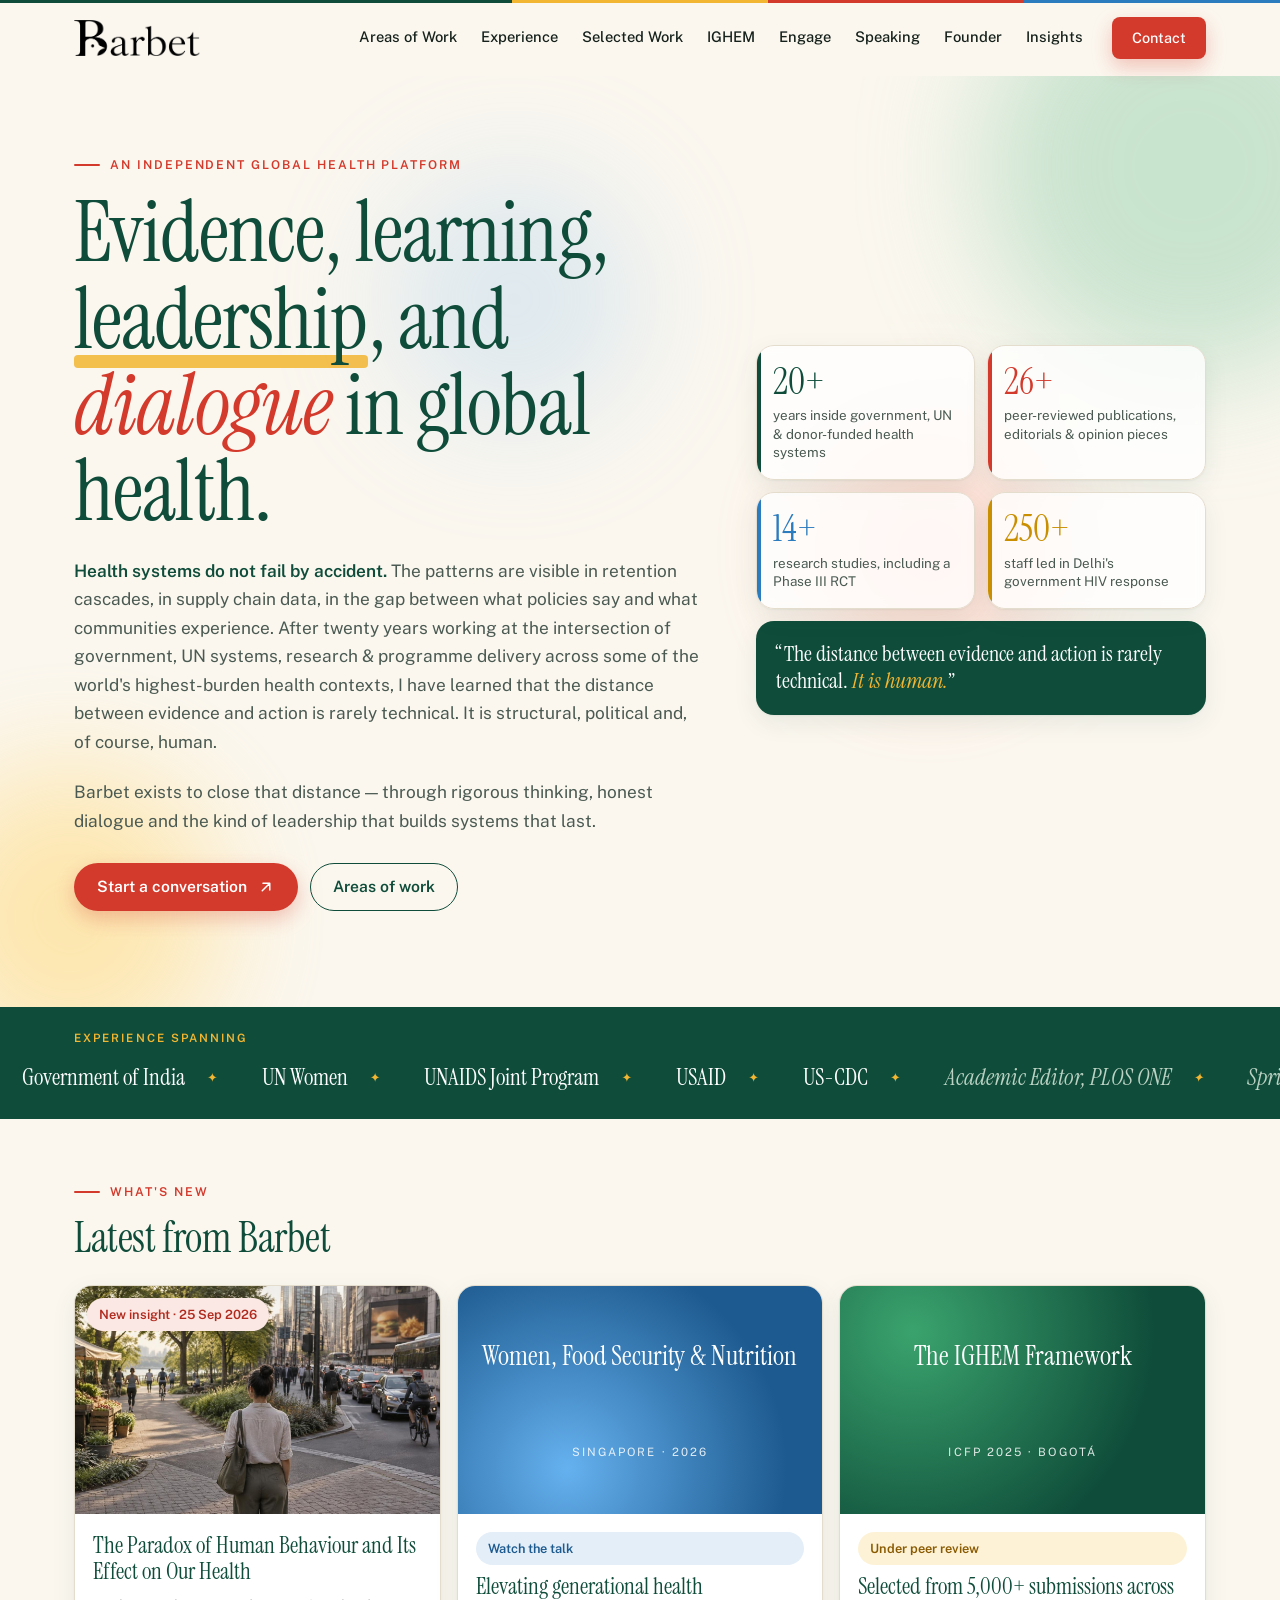
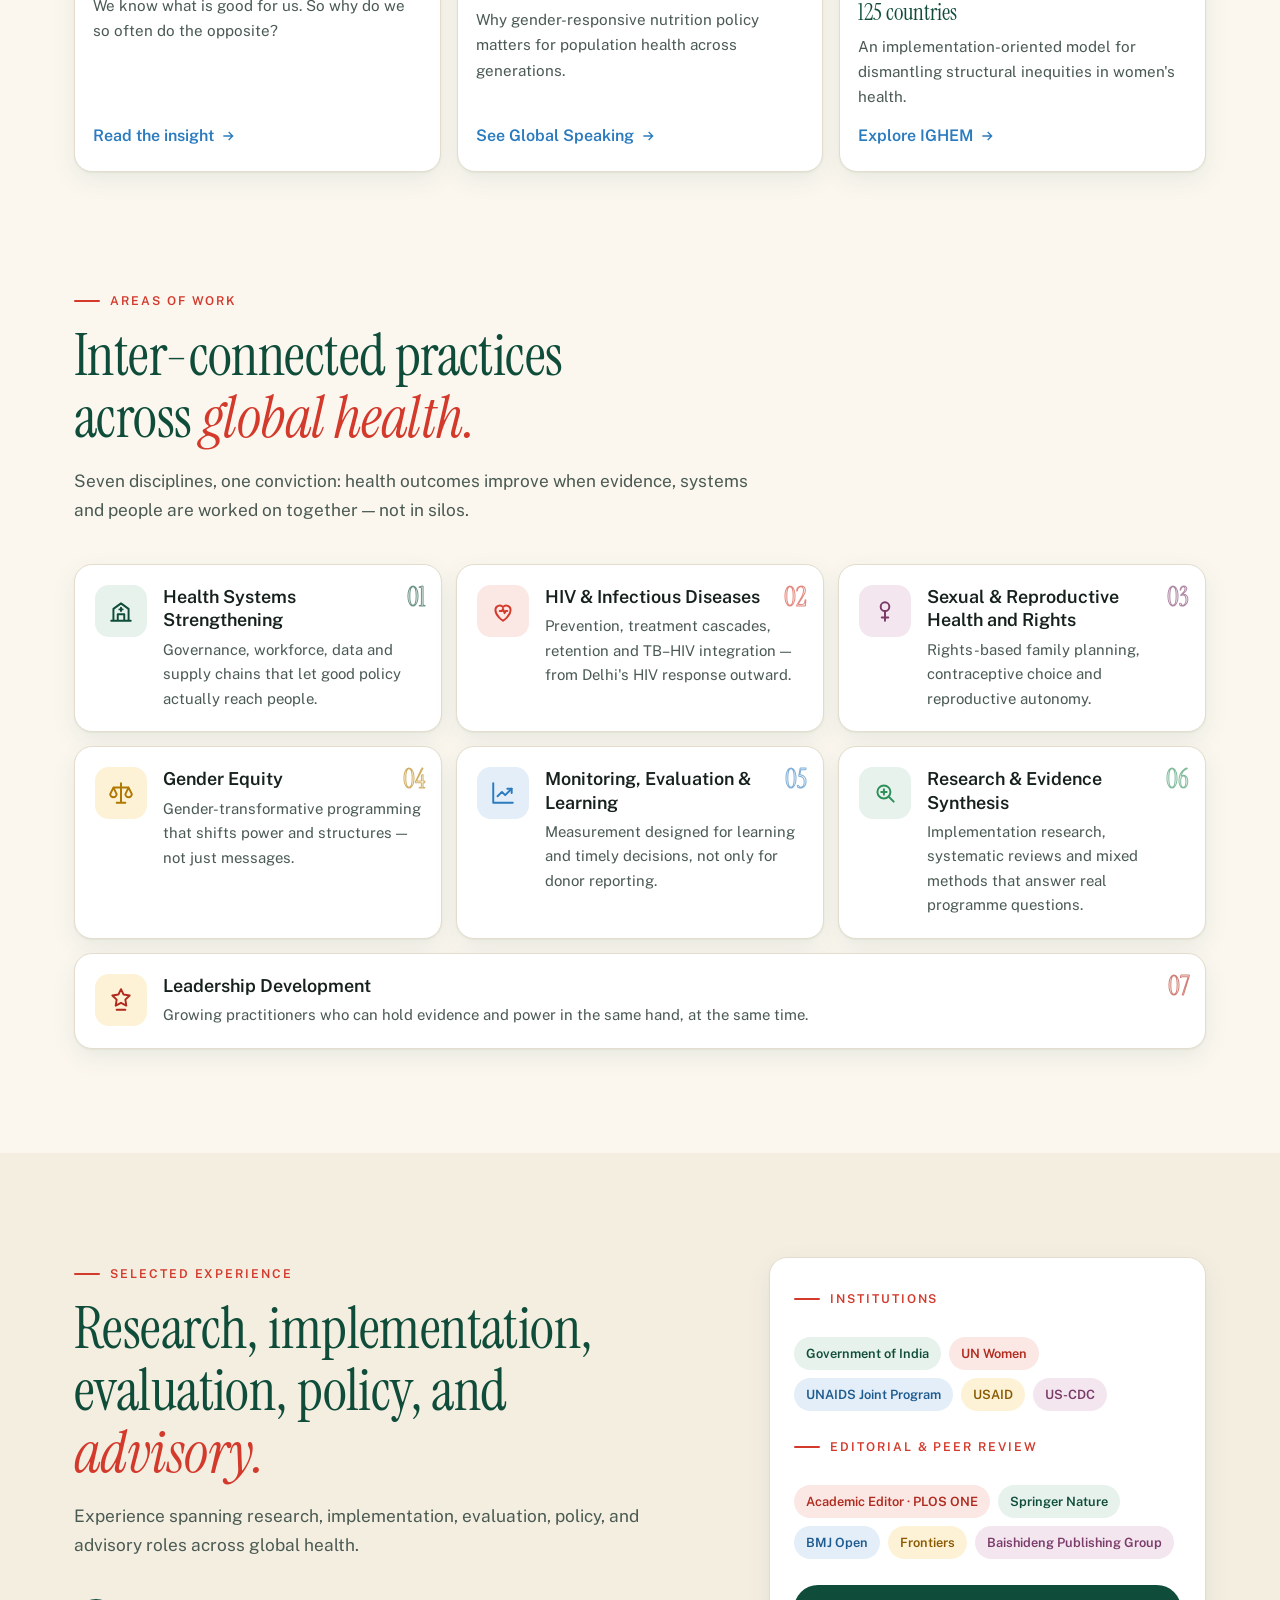
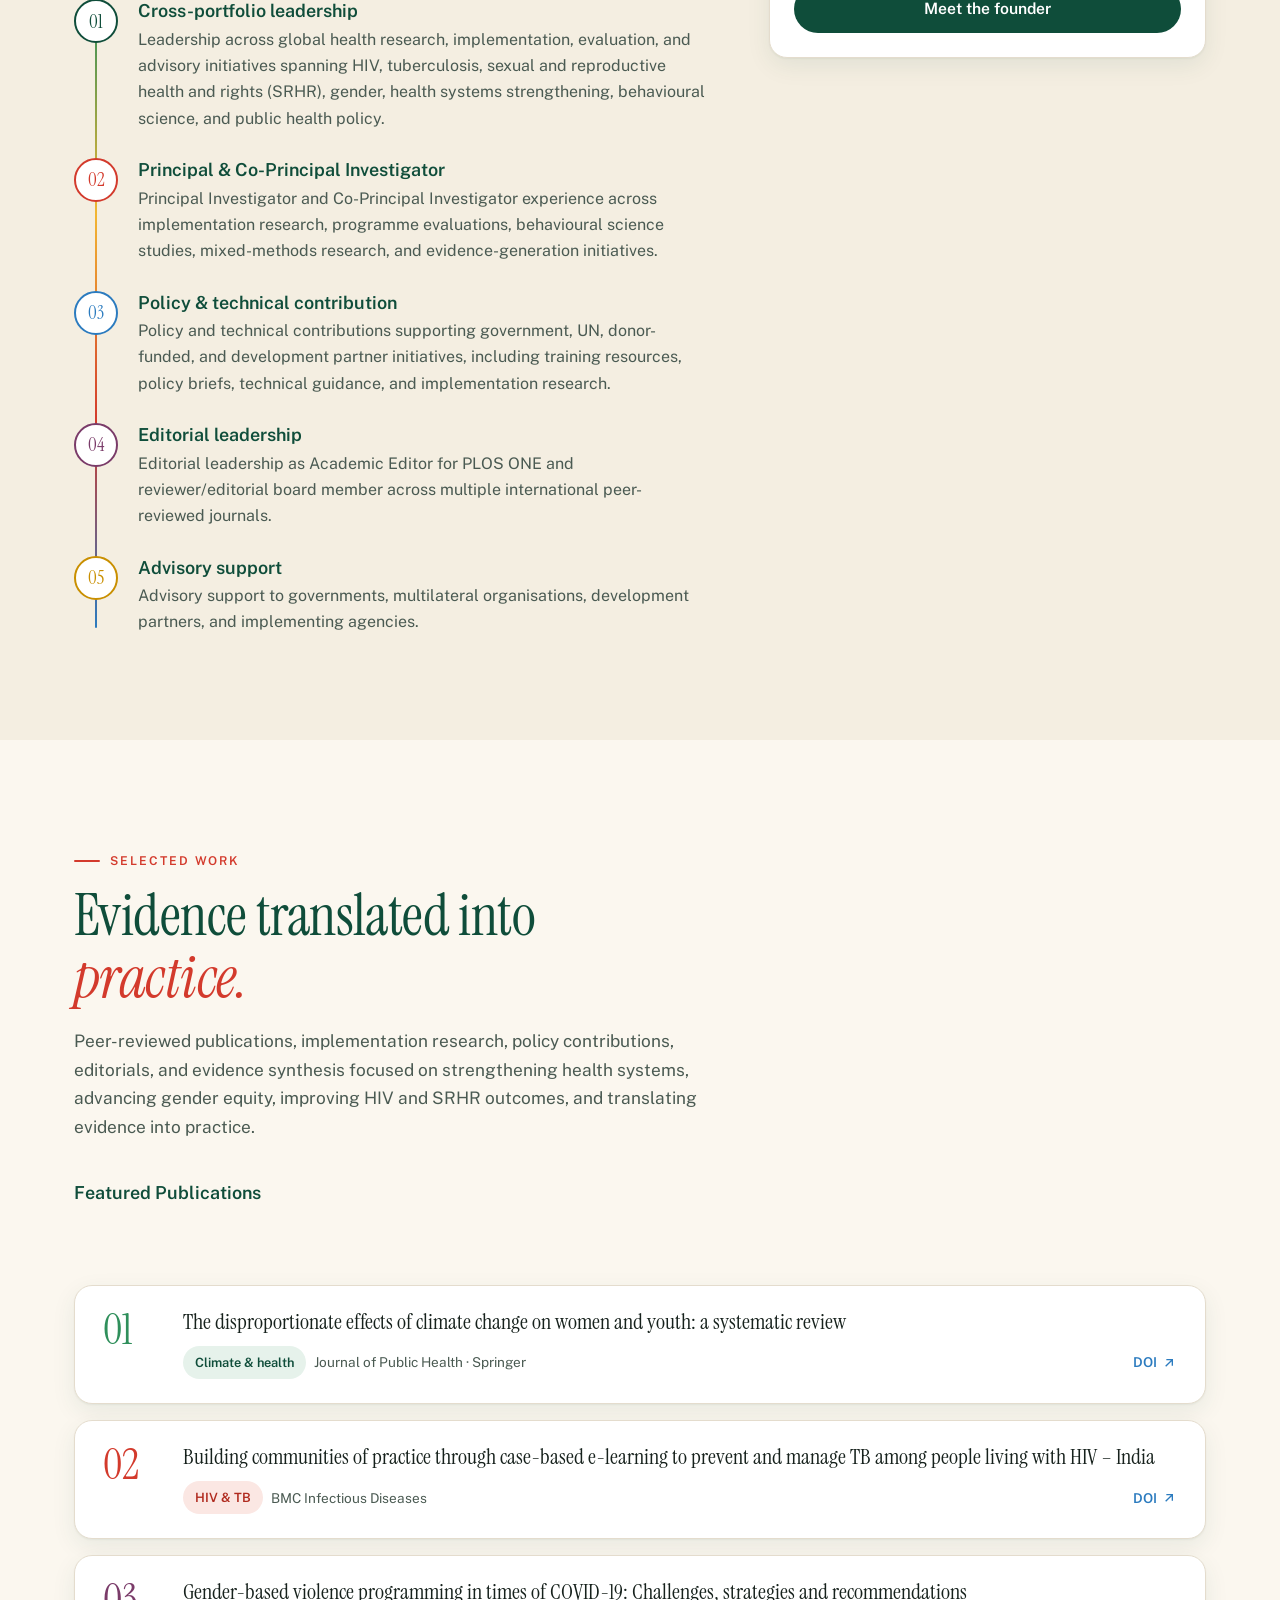
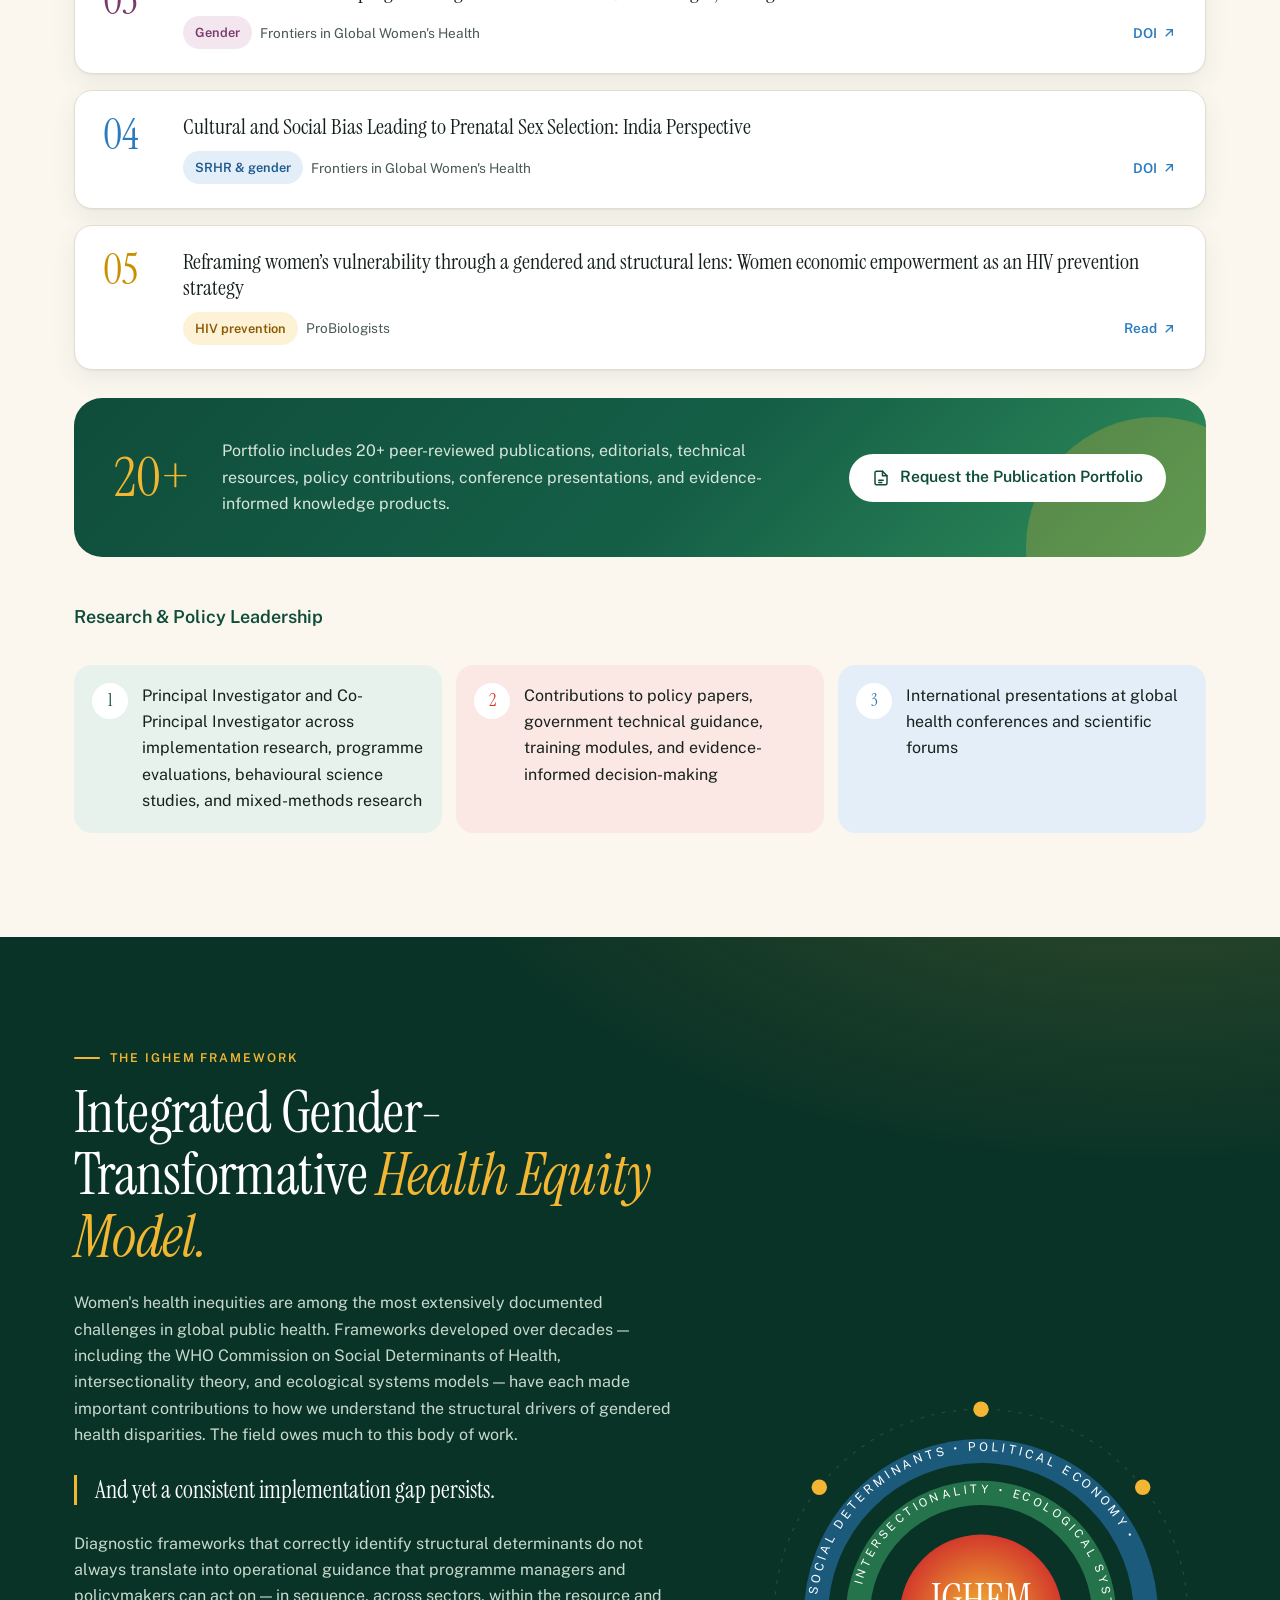
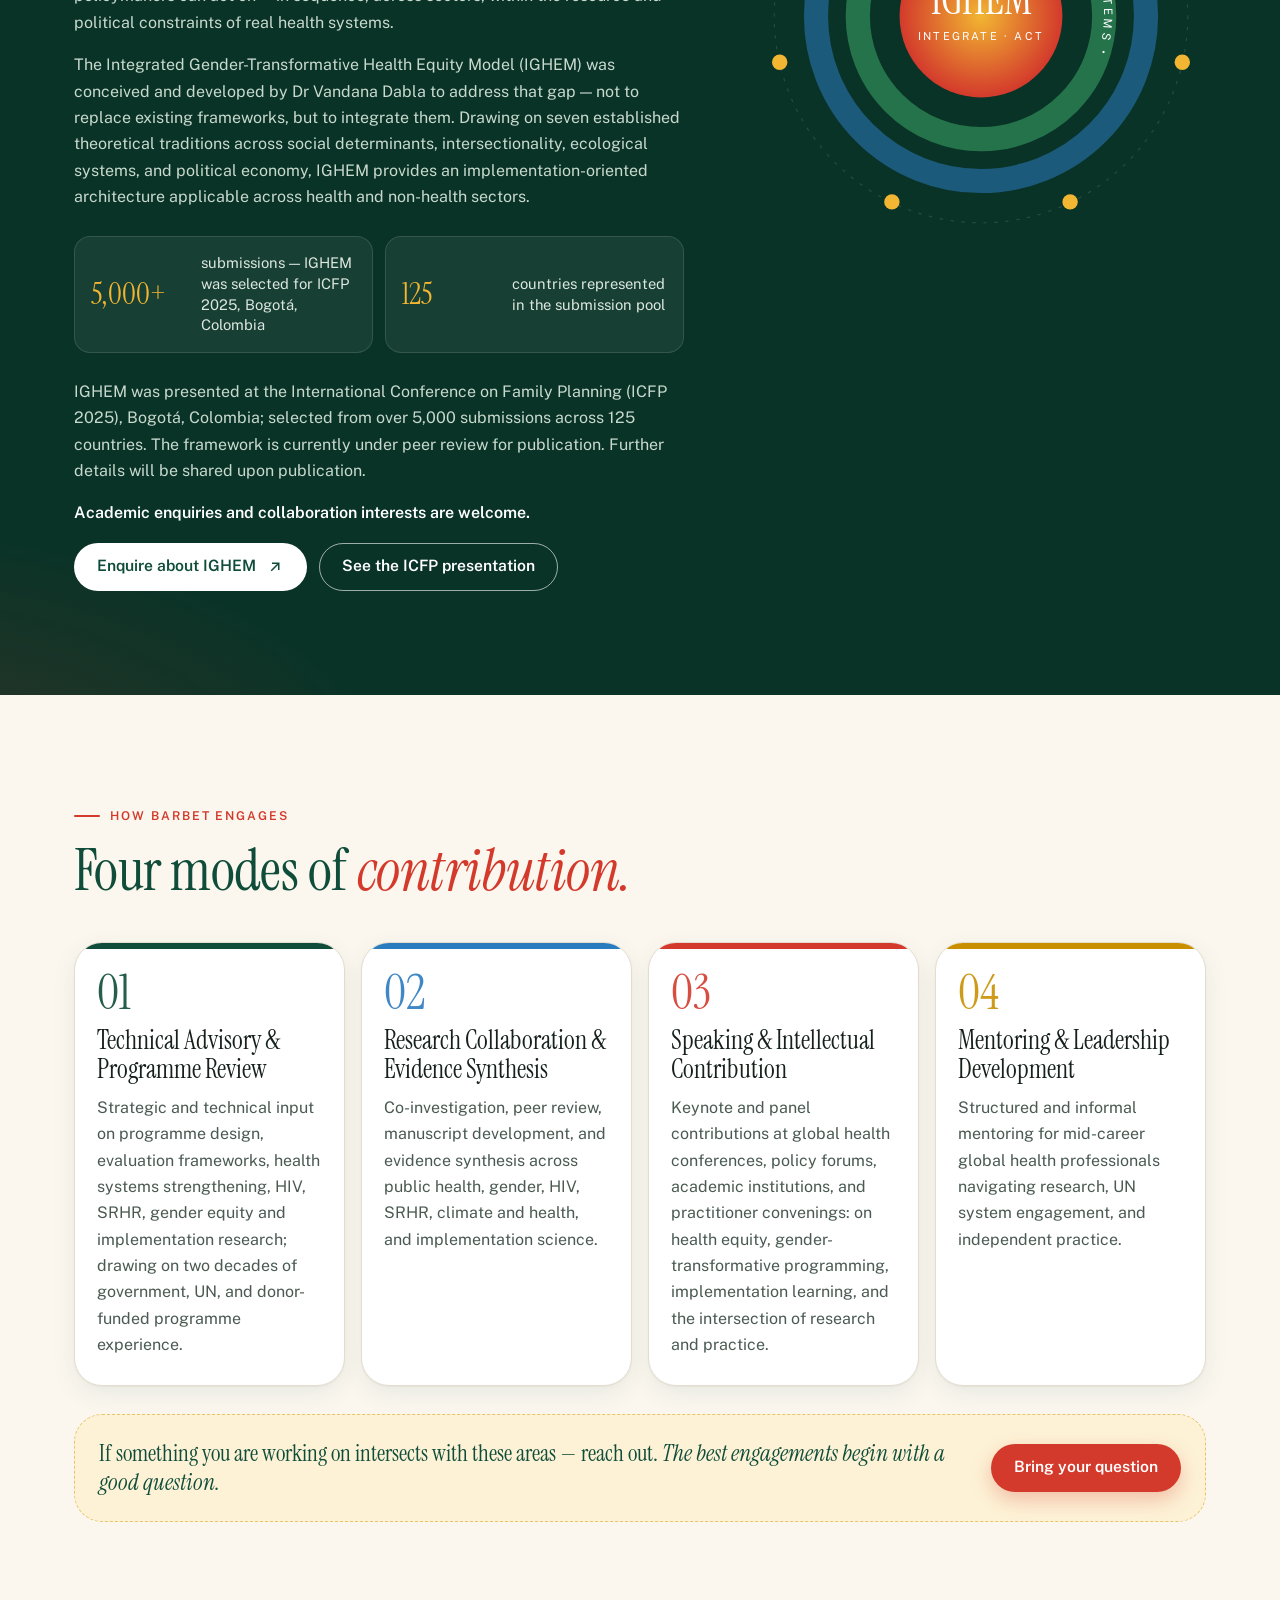
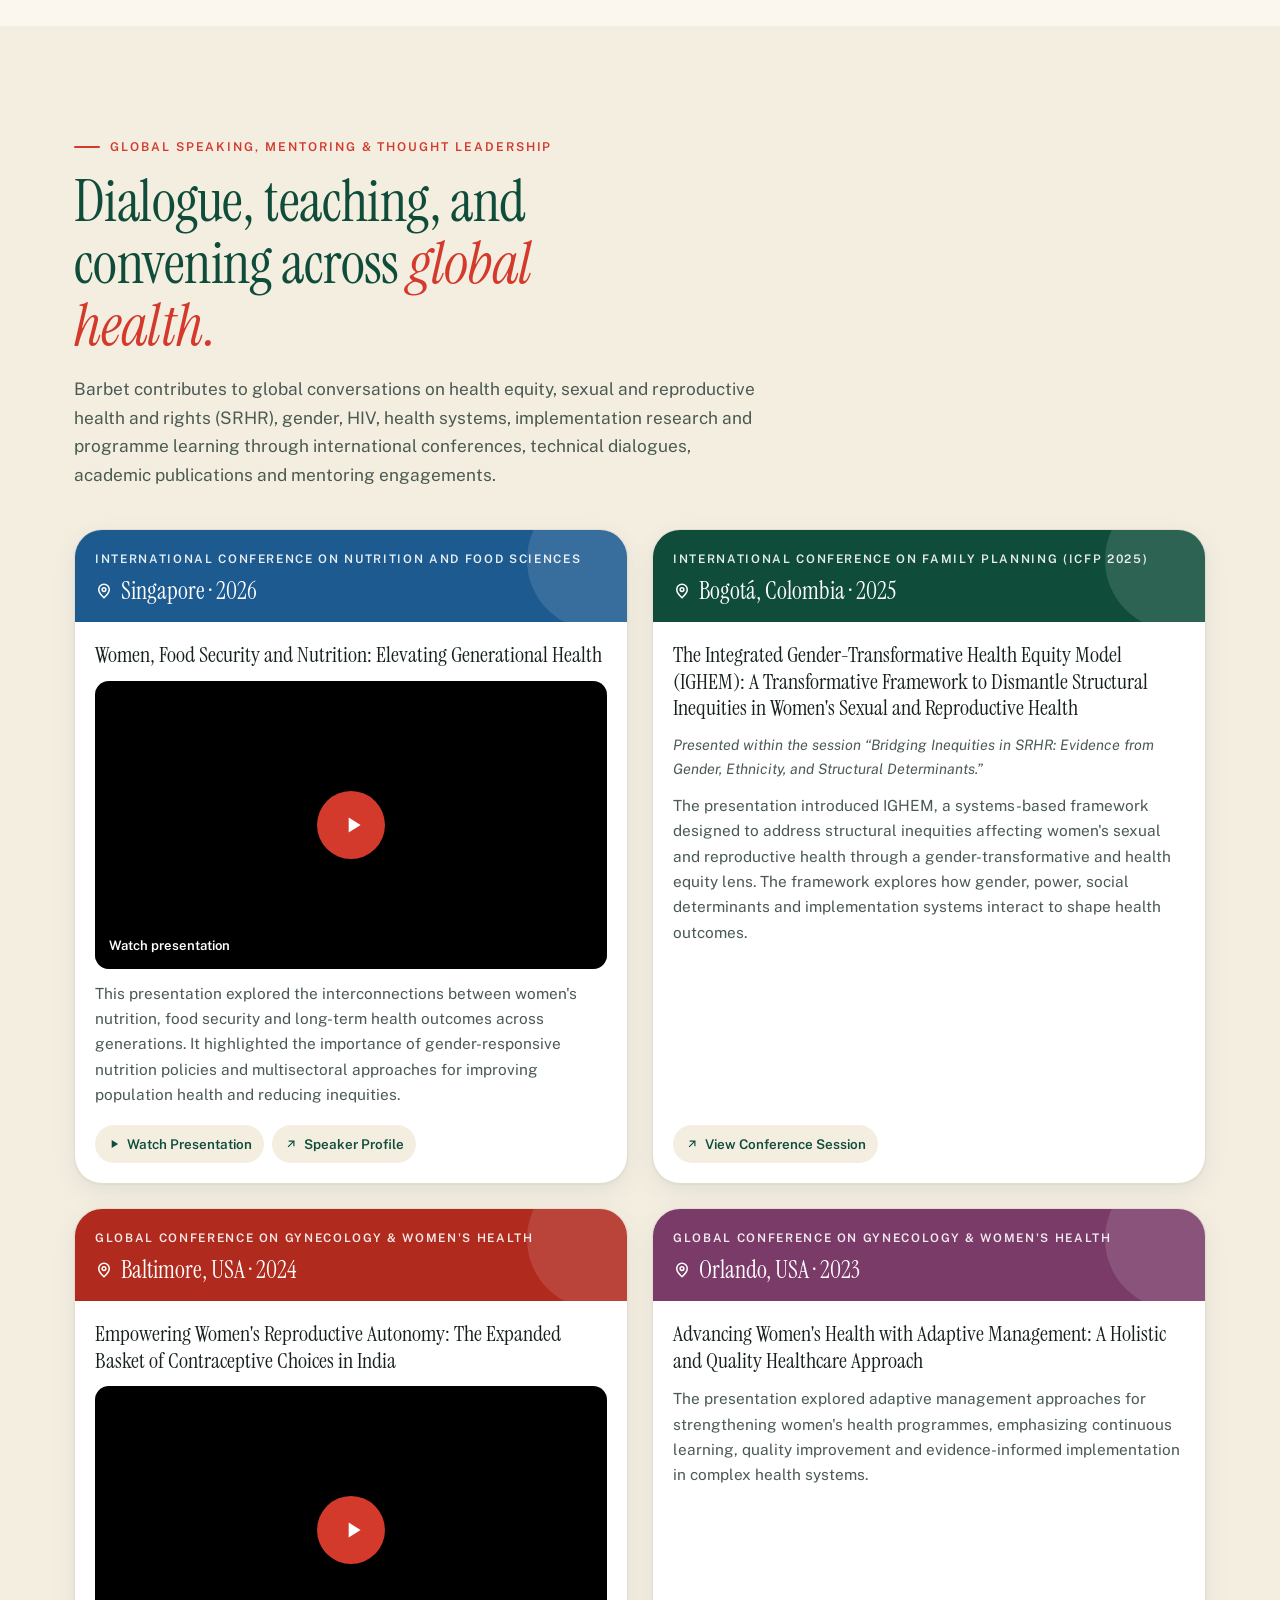
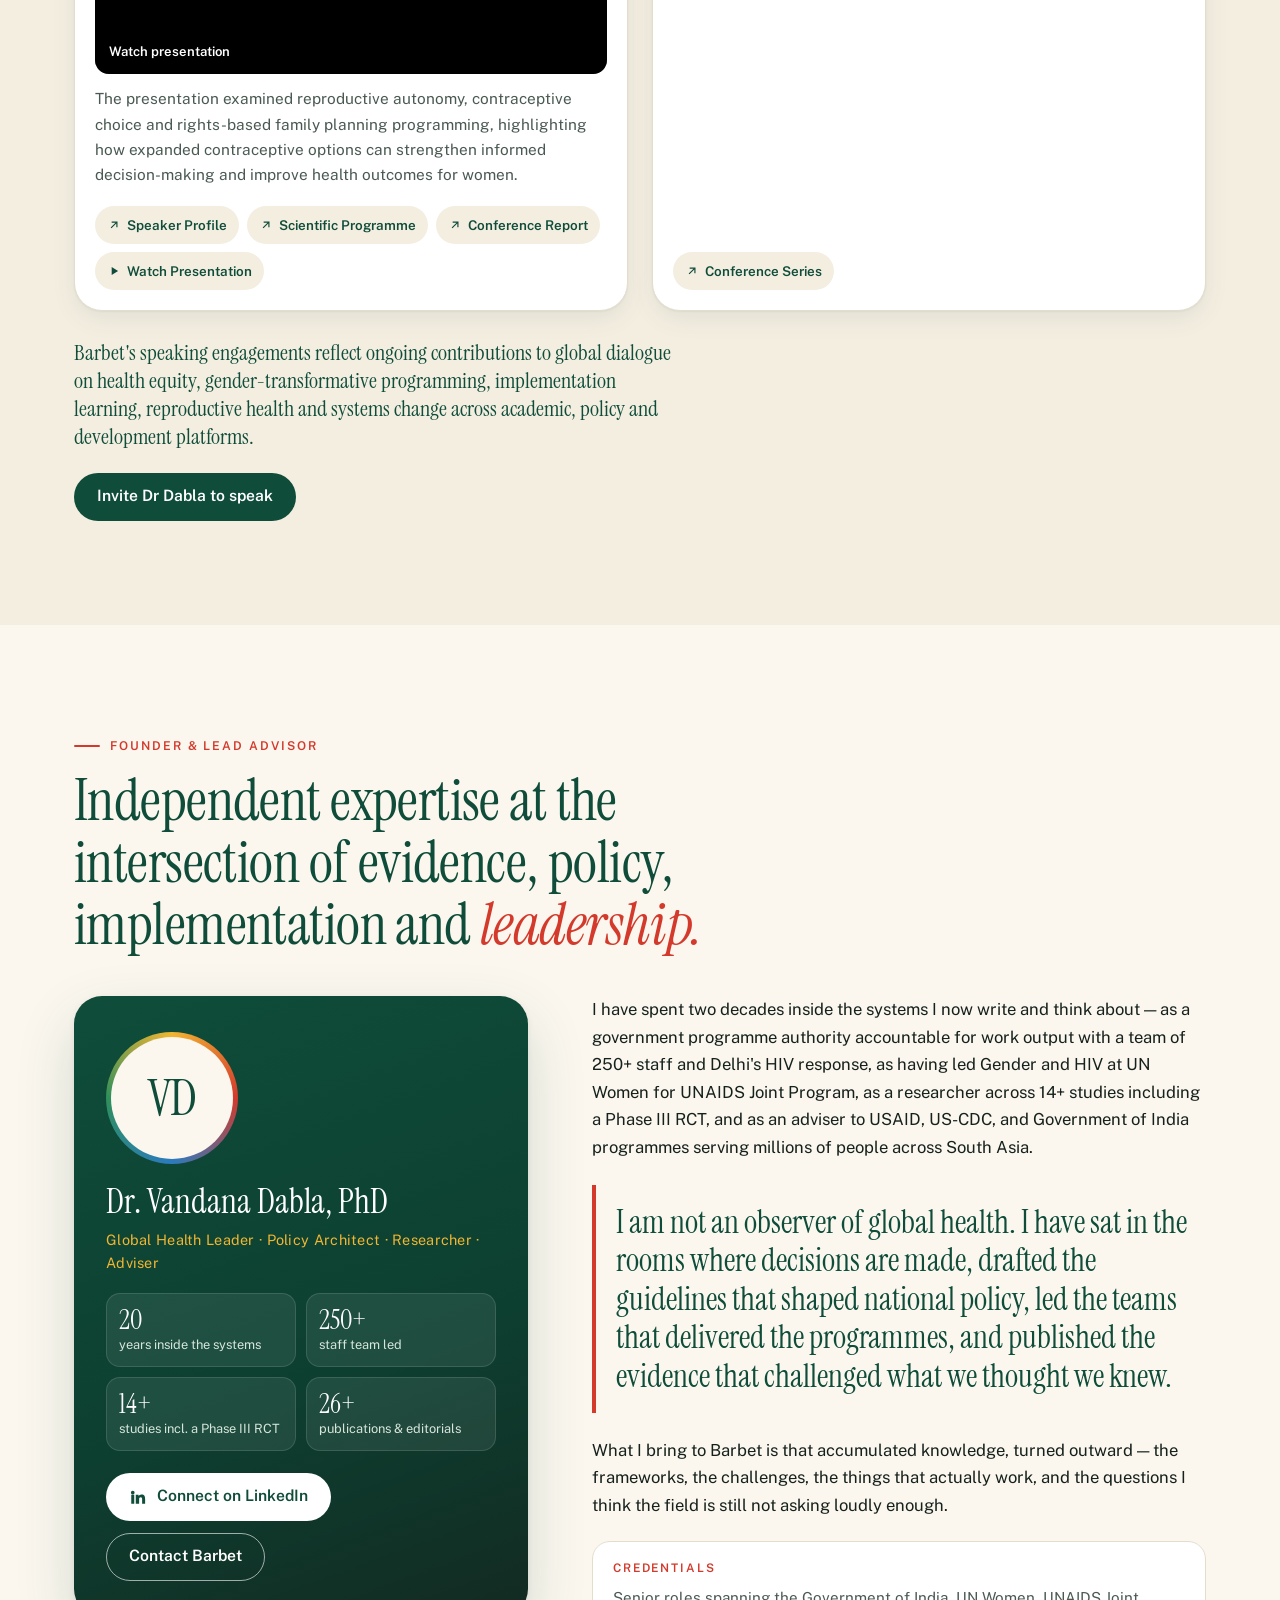
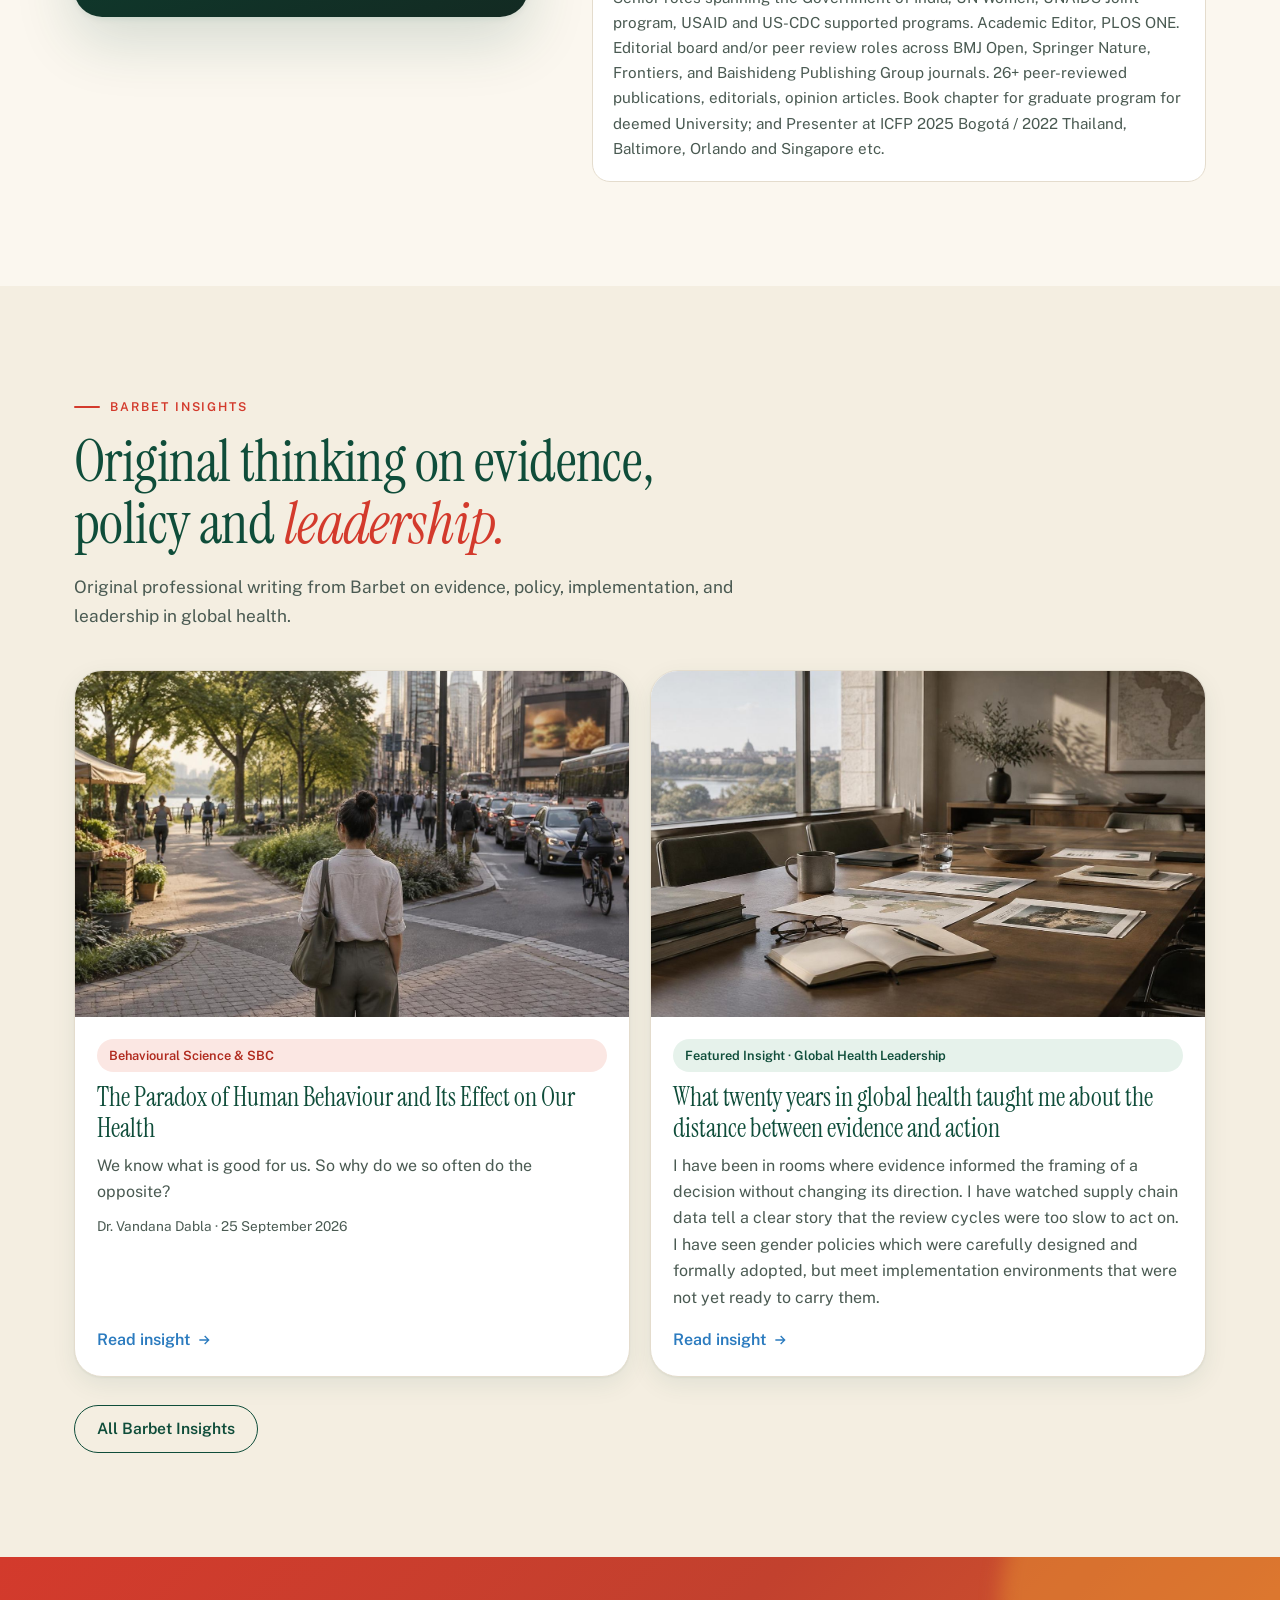
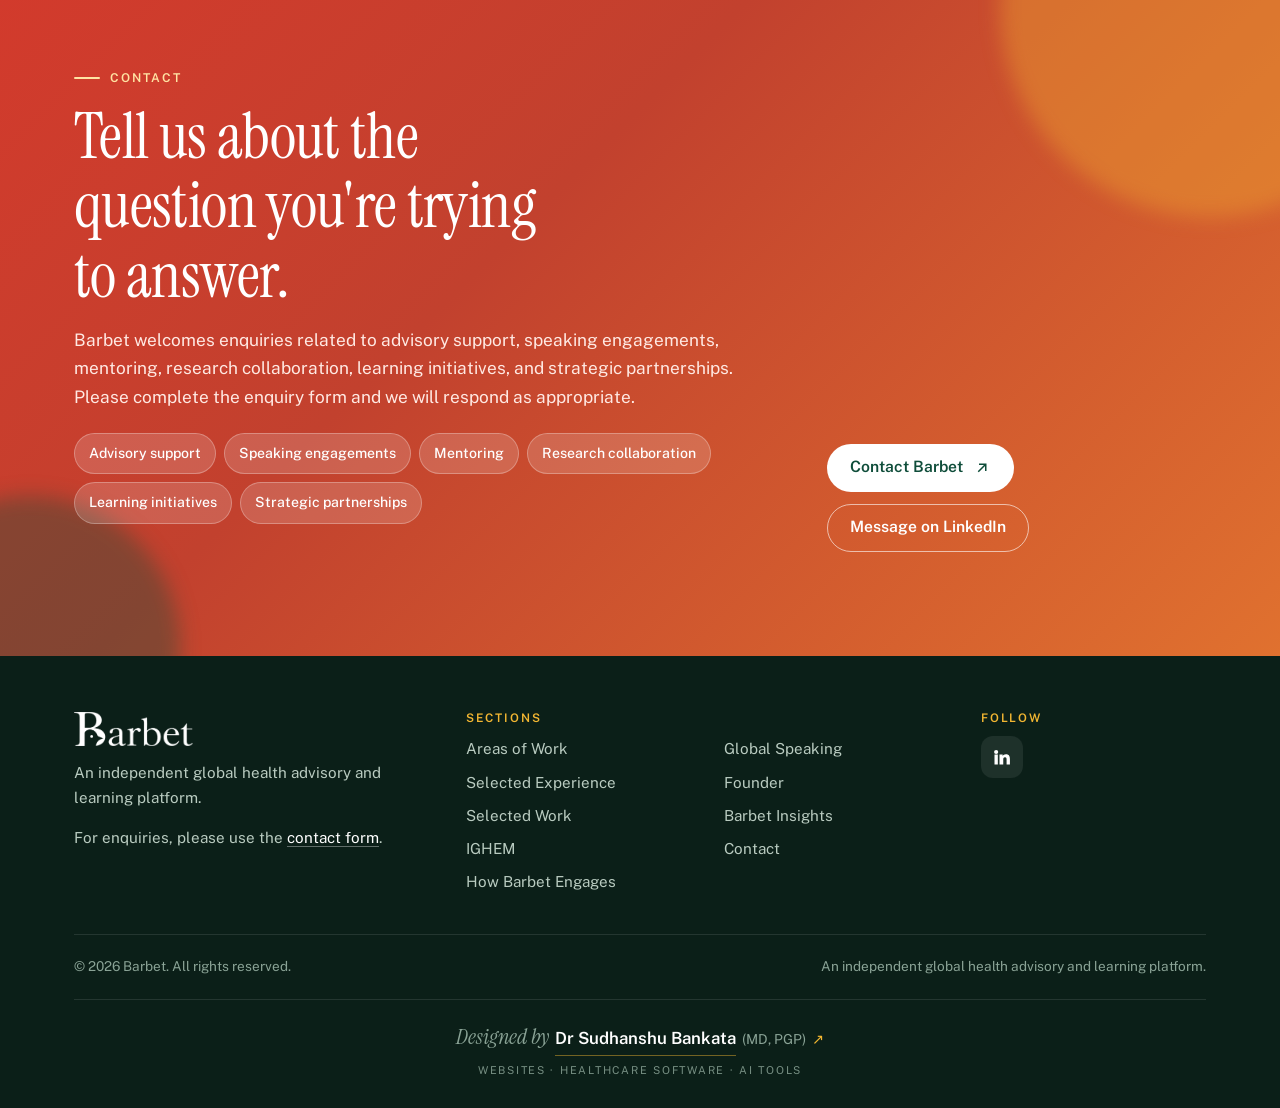
==== commit 4d8c7da3: "Add Designed by Dr Sudhanshu Bankata footer credit linking to lexmedix.in/services Co-Authored-By: C" ====
--- a/index.html
+++ b/index.html
@@ -28,7 +28,7 @@
   <link rel="preconnect" href="https://fonts.googleapis.com">
   <link rel="preconnect" href="https://fonts.gstatic.com" crossorigin>
   <link rel="stylesheet" href="https://fonts.googleapis.com/css2?family=Instrument+Serif:ital@0;1&family=Public+Sans:wght@300;400;500;600;700&display=swap">
-  <link rel="stylesheet" href="assets/css/site.css">
+  <link rel="stylesheet" href="assets/css/site.css?v=20ae2b24">
 
   <script type="application/ld+json">
   {
@@ -660,7 +660,8 @@
       <span>© <span data-year>2026</span> Barbet. All rights reserved.</span>
       <span>An independent global health advisory and learning platform.</span>
     </div>
-  </div>
+  <div class="made-by"><a class="mb" href="https://lexmedix.in/services/" target="_blank" rel="noopener" aria-label="Designed by Dr Sudhanshu Bankata (MD, PGP). Website, software and AI services at Lexmedix. Opens in a new tab"><span class="mb-main"><span class="mb-pre">Designed by</span> <span class="mb-name">Dr Sudhanshu Bankata</span> <span class="mb-cred">(MD, PGP)</span><span class="mb-arrow" aria-hidden="true">&#8599;</span></span><span class="mb-sub" aria-hidden="true">Websites &middot; Healthcare software &middot; AI tools</span></a></div>
+</div>
 </footer>
 
 <button class="to-top" aria-label="Back to top"><svg viewBox="0 0 24 24" fill="none" stroke="currentColor" stroke-width="2" stroke-linecap="round"><path d="M12 19V5M5 12l7-7 7 7"/></svg></button>
--- a/assets/css/site.css
+++ b/assets/css/site.css
@@ -110,6 +110,7 @@
 .nav a { display: block; padding: 12px 4px; border-bottom: 1px solid var(--line); font-weight: 500; color: var(--ink); }
 .nav a:hover, .nav a.active { color: var(--crimson); }
 .nav .nav-cta { margin-top: 14px; }
+.nav .nav-cta a.btn { display: flex; color: #fff; border-bottom: 0; padding: 12px 22px; }
 
 /* ---------- Buttons ---------- */
 .btn {
@@ -538,7 +539,8 @@
   .nav a::after { content: ""; position: absolute; left: 9px; right: 9px; bottom: 2px; height: 2px; background: var(--crimson); transform: scaleX(0); transform-origin: left; transition: transform .25s; }
   .nav a:hover::after, .nav a.active::after { transform: scaleX(1); }
   .nav .nav-cta { margin: 0; }
-  .nav .nav-cta .btn { min-height: 42px; padding: 9px 18px; font-size: .9rem; }
+  .nav .nav-cta a.btn { display: inline-flex; min-height: 42px; padding: 9px 20px; font-size: .9rem; }
+  .nav .nav-cta a.btn::after { display: none; }
 }
 
 @media (min-width: 1150px) {
@@ -556,3 +558,19 @@
   body { background: #fff; }
   .section { padding: 24px 0; }
 }
+
+/* ---------- Designer credit ("Designed by", footer) ---------- */
+.made-by { margin-top: 22px; padding-top: 20px; border-top: 1px solid var(--mb-line); display: flex; justify-content: center; text-align: center; min-width: 0; }
+.made-by .mb { display: inline-flex; flex-direction: column; align-items: center; gap: 6px; min-height: 44px; justify-content: center; max-width: 100%; color: var(--mb-text); text-decoration: none; overflow-wrap: anywhere; }
+.made-by .mb:hover { text-decoration: none; color: var(--mb-text); }
+.made-by .mb-main { display: inline-flex; flex-wrap: wrap; align-items: baseline; justify-content: center; gap: 0 .4em; min-width: 0; }
+.made-by .mb-pre { font-family: var(--mb-pre-font); font-style: var(--mb-pre-style, normal); font-size: var(--mb-pre-size, 1.1rem); color: var(--mb-muted); letter-spacing: var(--mb-pre-ls, 0); text-transform: var(--mb-pre-tt, none); }
+.made-by .mb-name { font-family: var(--mb-name-font); font-weight: var(--mb-name-weight, 600); font-size: var(--mb-name-size, 1.05rem); letter-spacing: var(--mb-name-ls, 0); text-transform: var(--mb-name-tt, none); color: var(--mb-name-color, var(--mb-text)); padding-bottom: 2px; border-bottom: 1px solid var(--mb-rest); background: linear-gradient(var(--mb-accent), var(--mb-accent)) 0 100% / 0 2px no-repeat; transition: background-size .35s ease; }
+.made-by .mb-cred { font-family: var(--mb-cred-font, var(--mb-name-font)); font-size: .86rem; color: var(--mb-muted); }
+.made-by .mb-arrow { font-family: system-ui, "Segoe UI Symbol", sans-serif; color: var(--mb-accent); display: inline-block; transition: transform .25s ease; font-size: .95em; }
+.made-by .mb-sub { font-family: var(--mb-sub-font); font-size: .68rem; letter-spacing: .16em; text-transform: uppercase; color: var(--mb-muted); opacity: .85; }
+.made-by .mb:hover .mb-name, .made-by .mb:focus-visible .mb-name { background-size: 100% 2px; }
+.made-by .mb:hover .mb-arrow, .made-by .mb:focus-visible .mb-arrow { transform: translate(3px, -3px); }
+.made-by .mb:focus-visible { outline: 2px solid var(--mb-accent); outline-offset: 4px; border-radius: 4px; }
+@media (prefers-reduced-motion: reduce) { .made-by .mb-name, .made-by .mb-arrow { transition: none; } }
+.made-by { --mb-line: rgba(255,255,255,.1); --mb-text: #fff; --mb-muted: #8aa396; --mb-accent: var(--sun); --mb-rest: rgba(242,182,50,.45); --mb-pre-font: var(--serif); --mb-pre-style: italic; --mb-pre-size: 1.35rem; --mb-name-font: var(--sans); --mb-name-weight: 600; --mb-name-color: #fff; --mb-sub-font: var(--sans); }
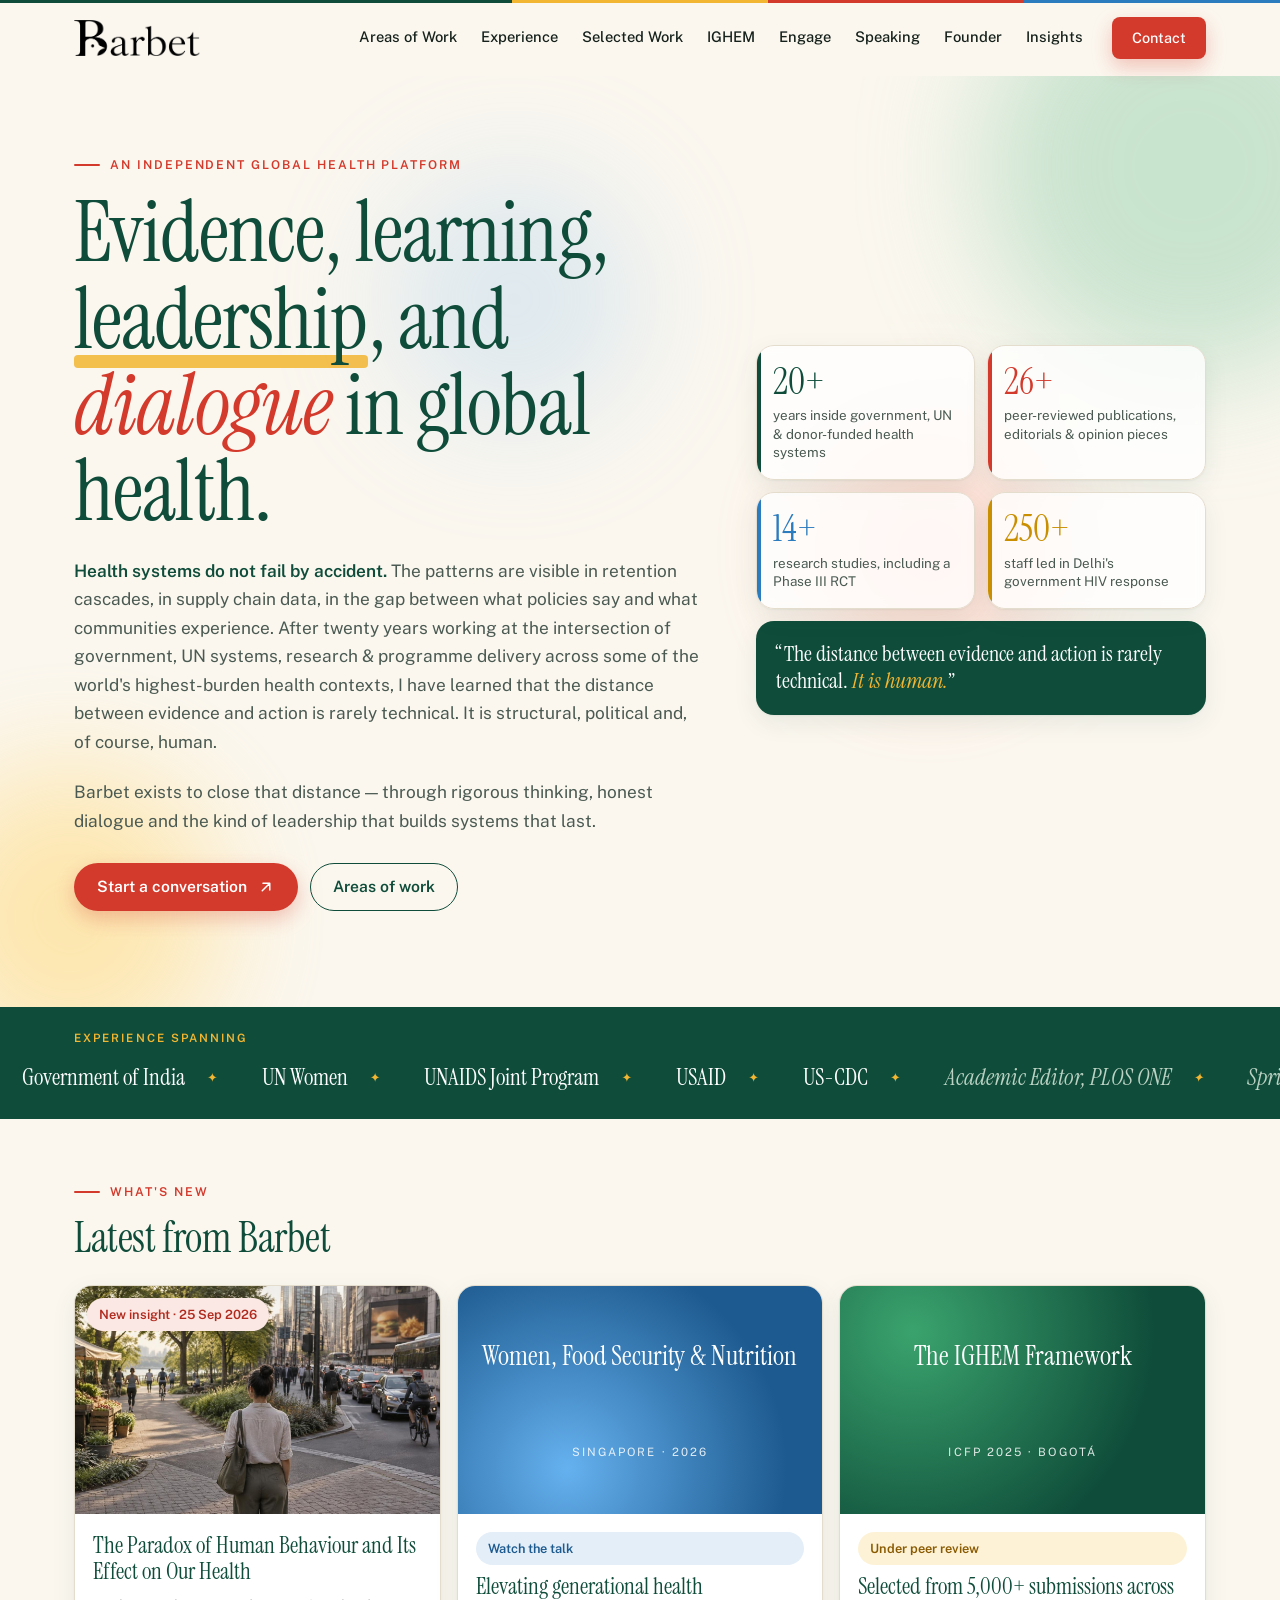
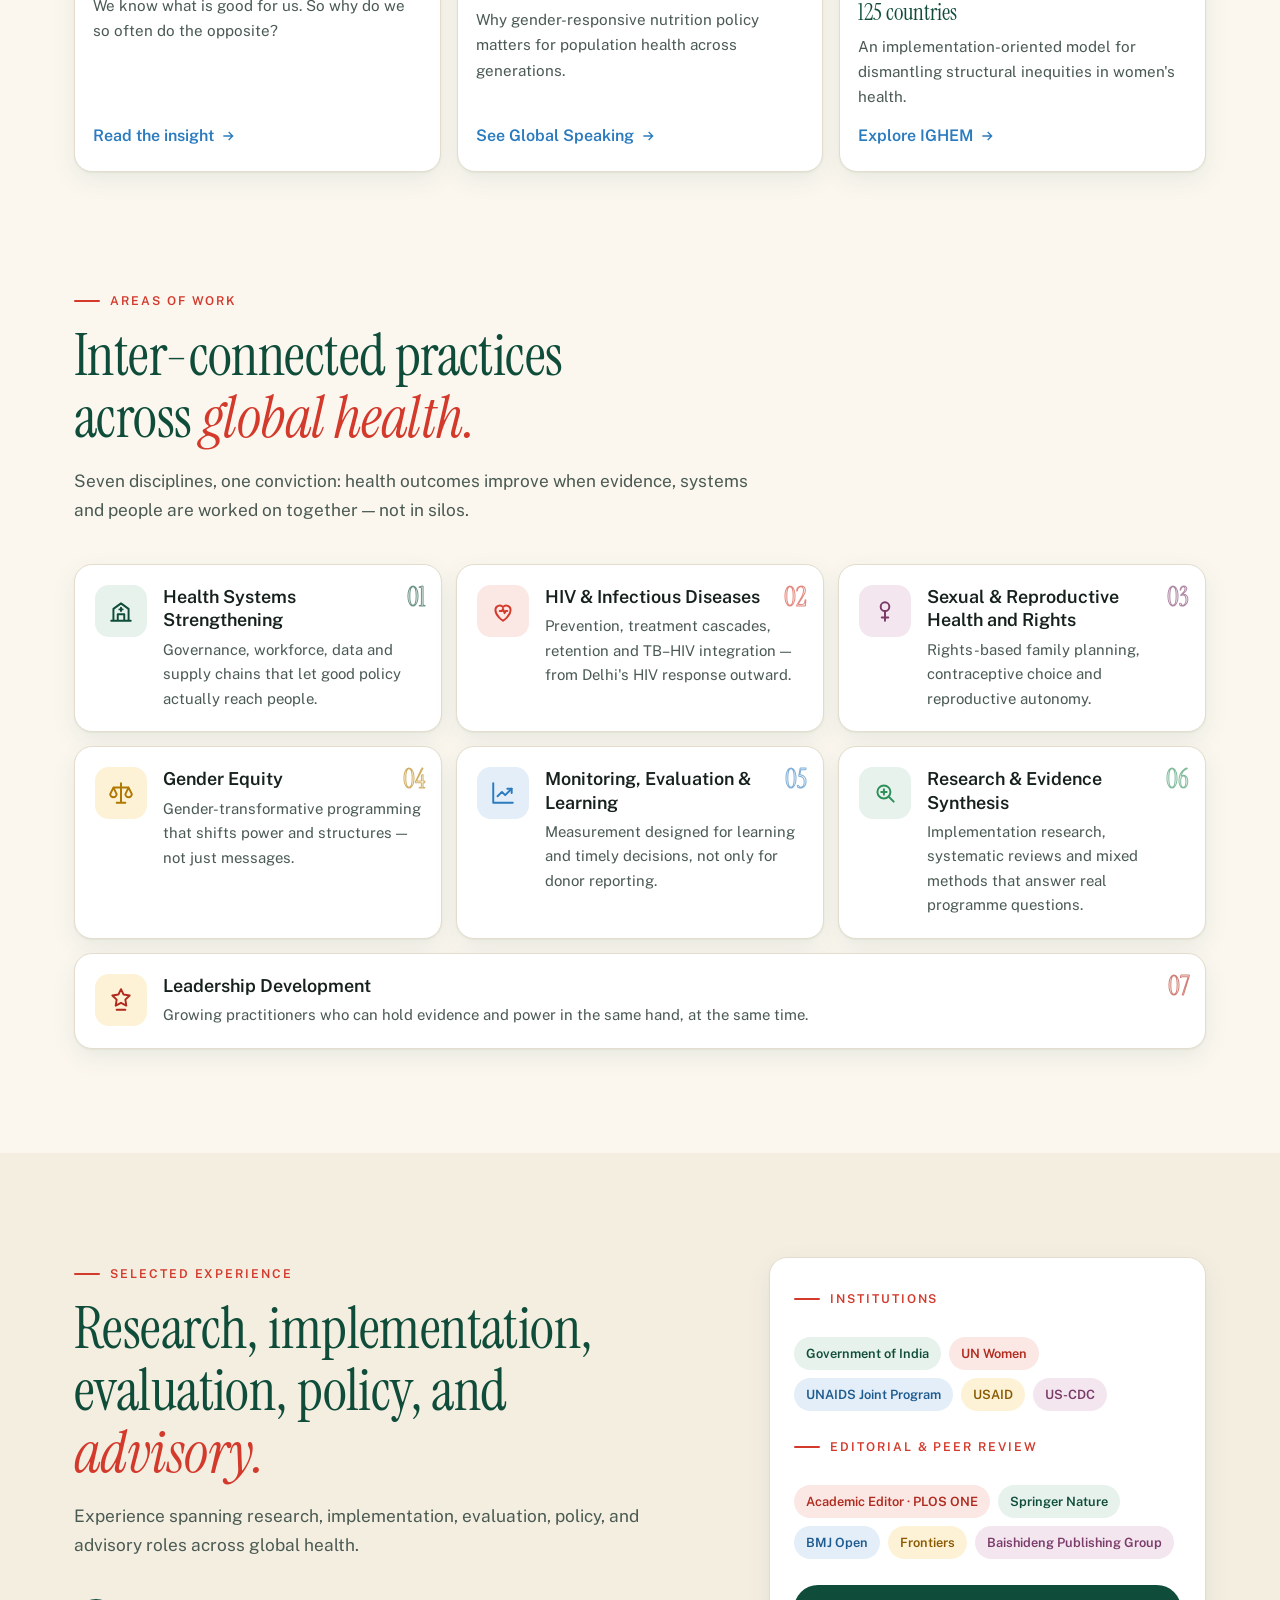
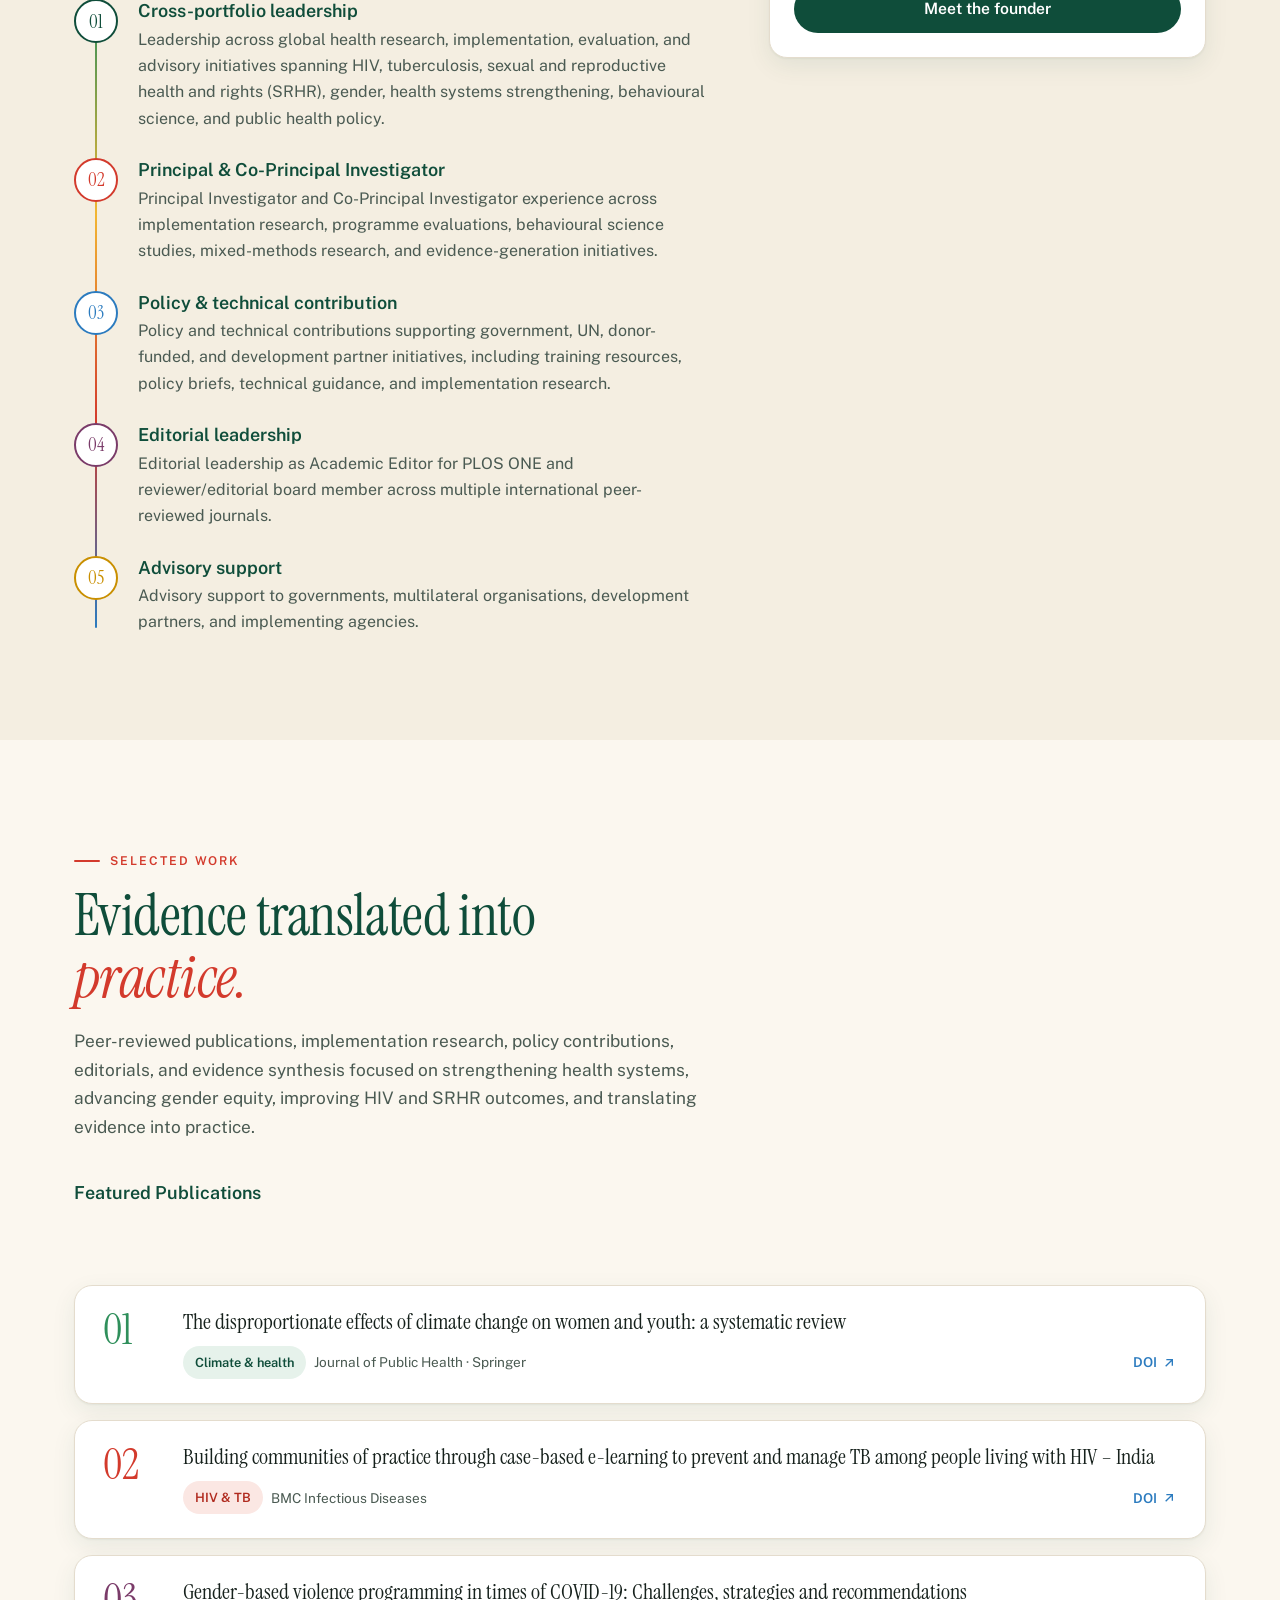
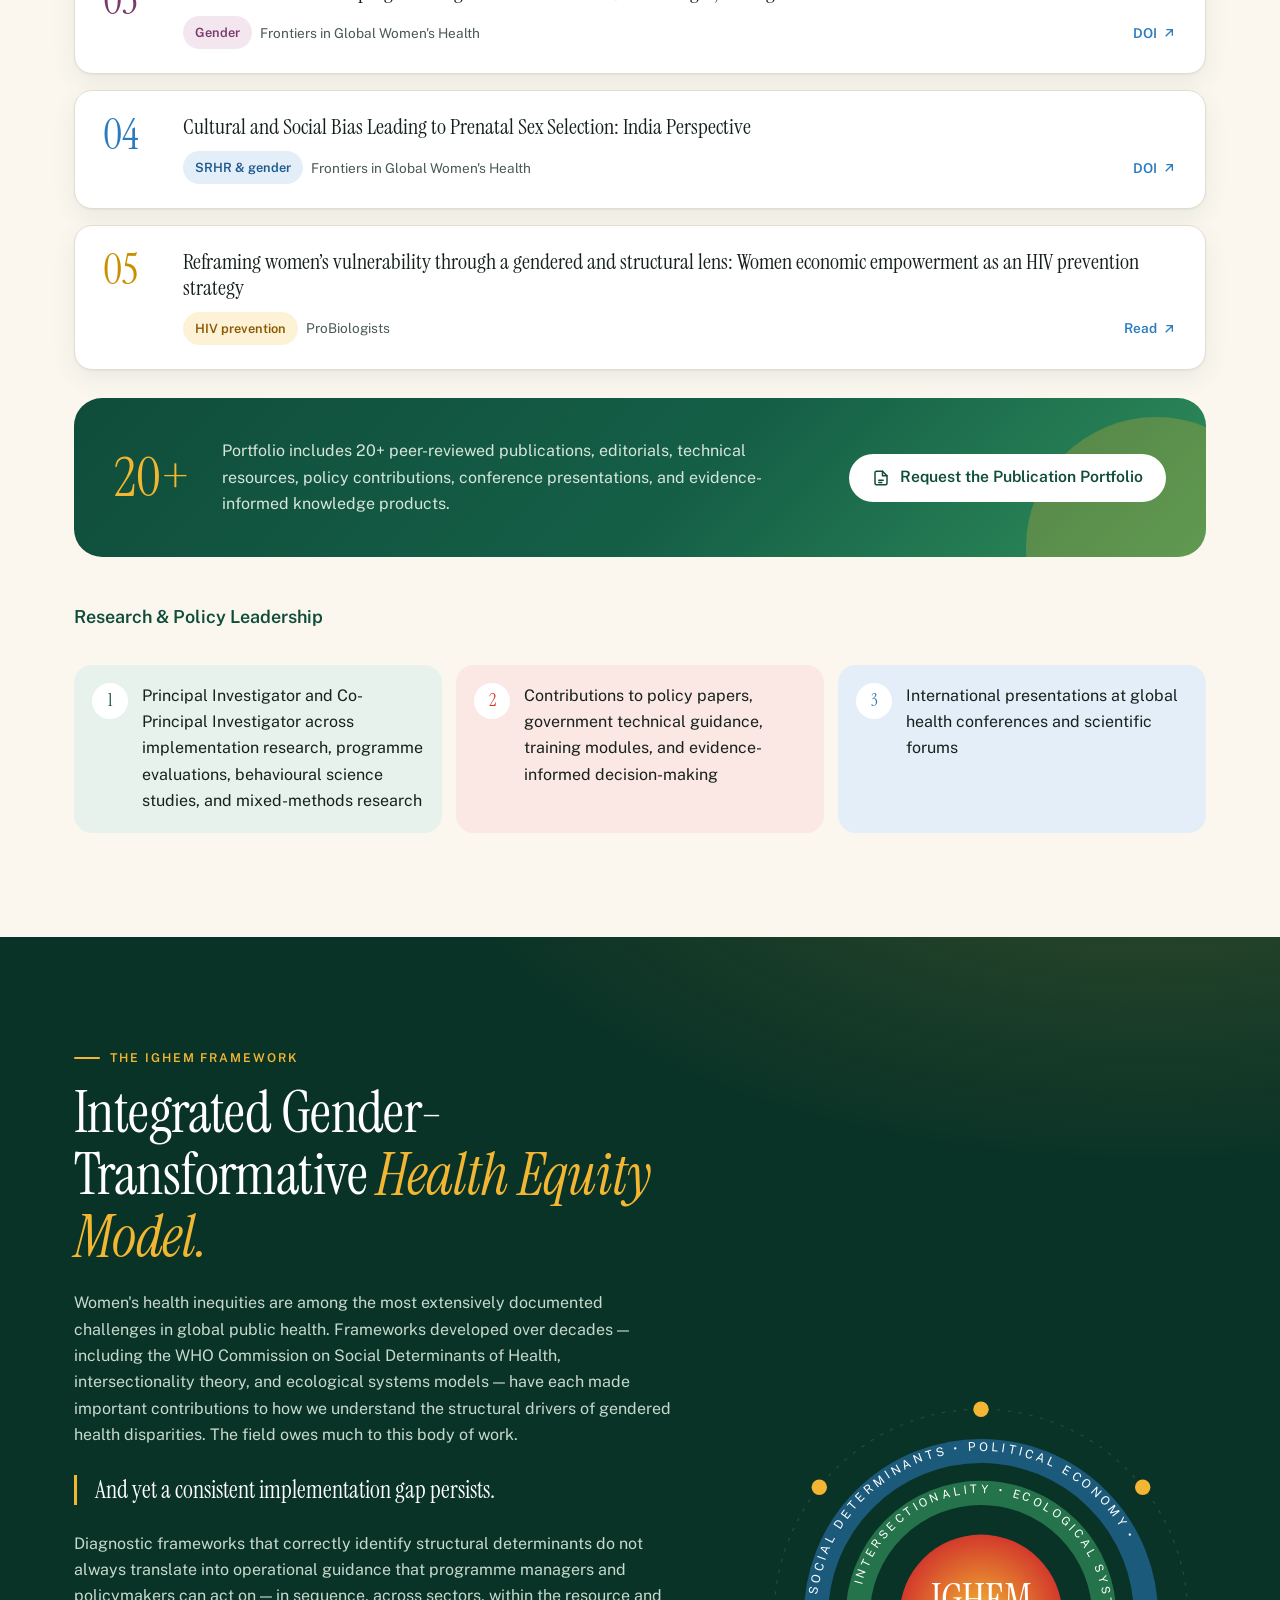
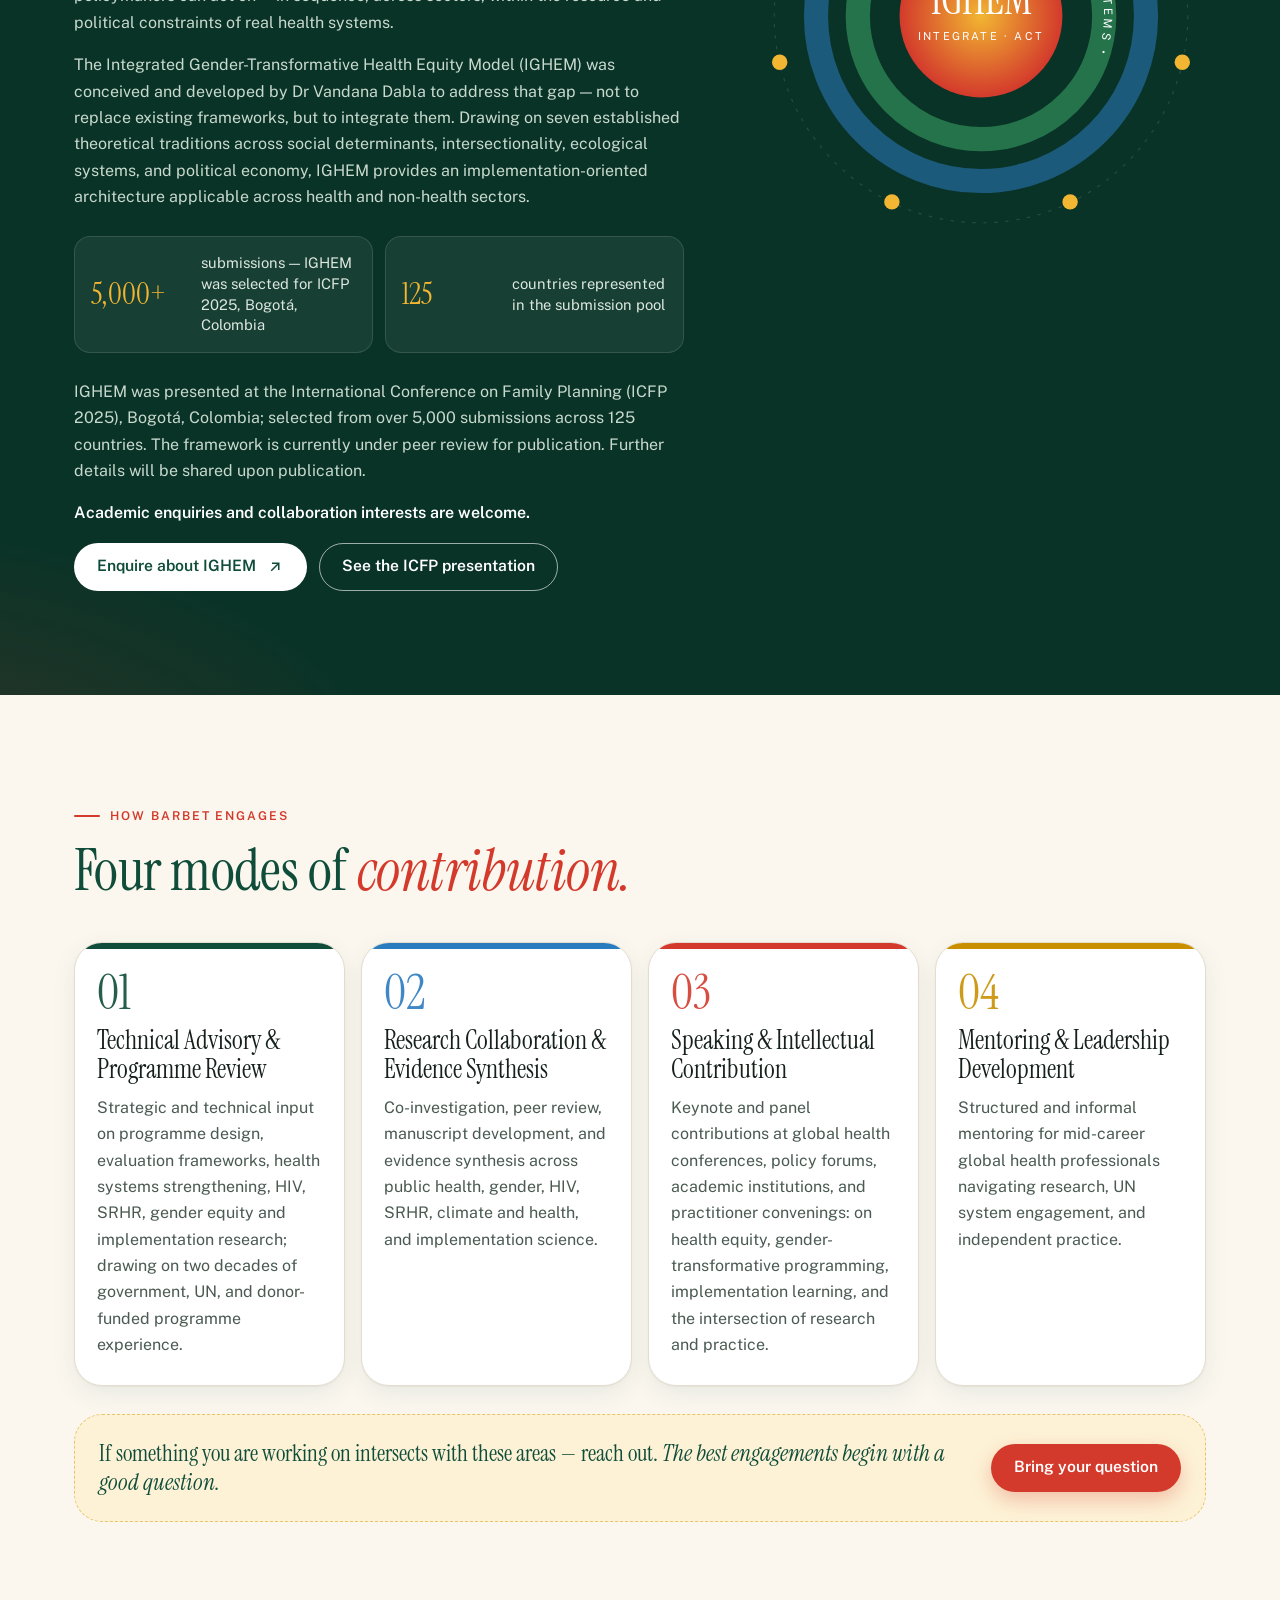
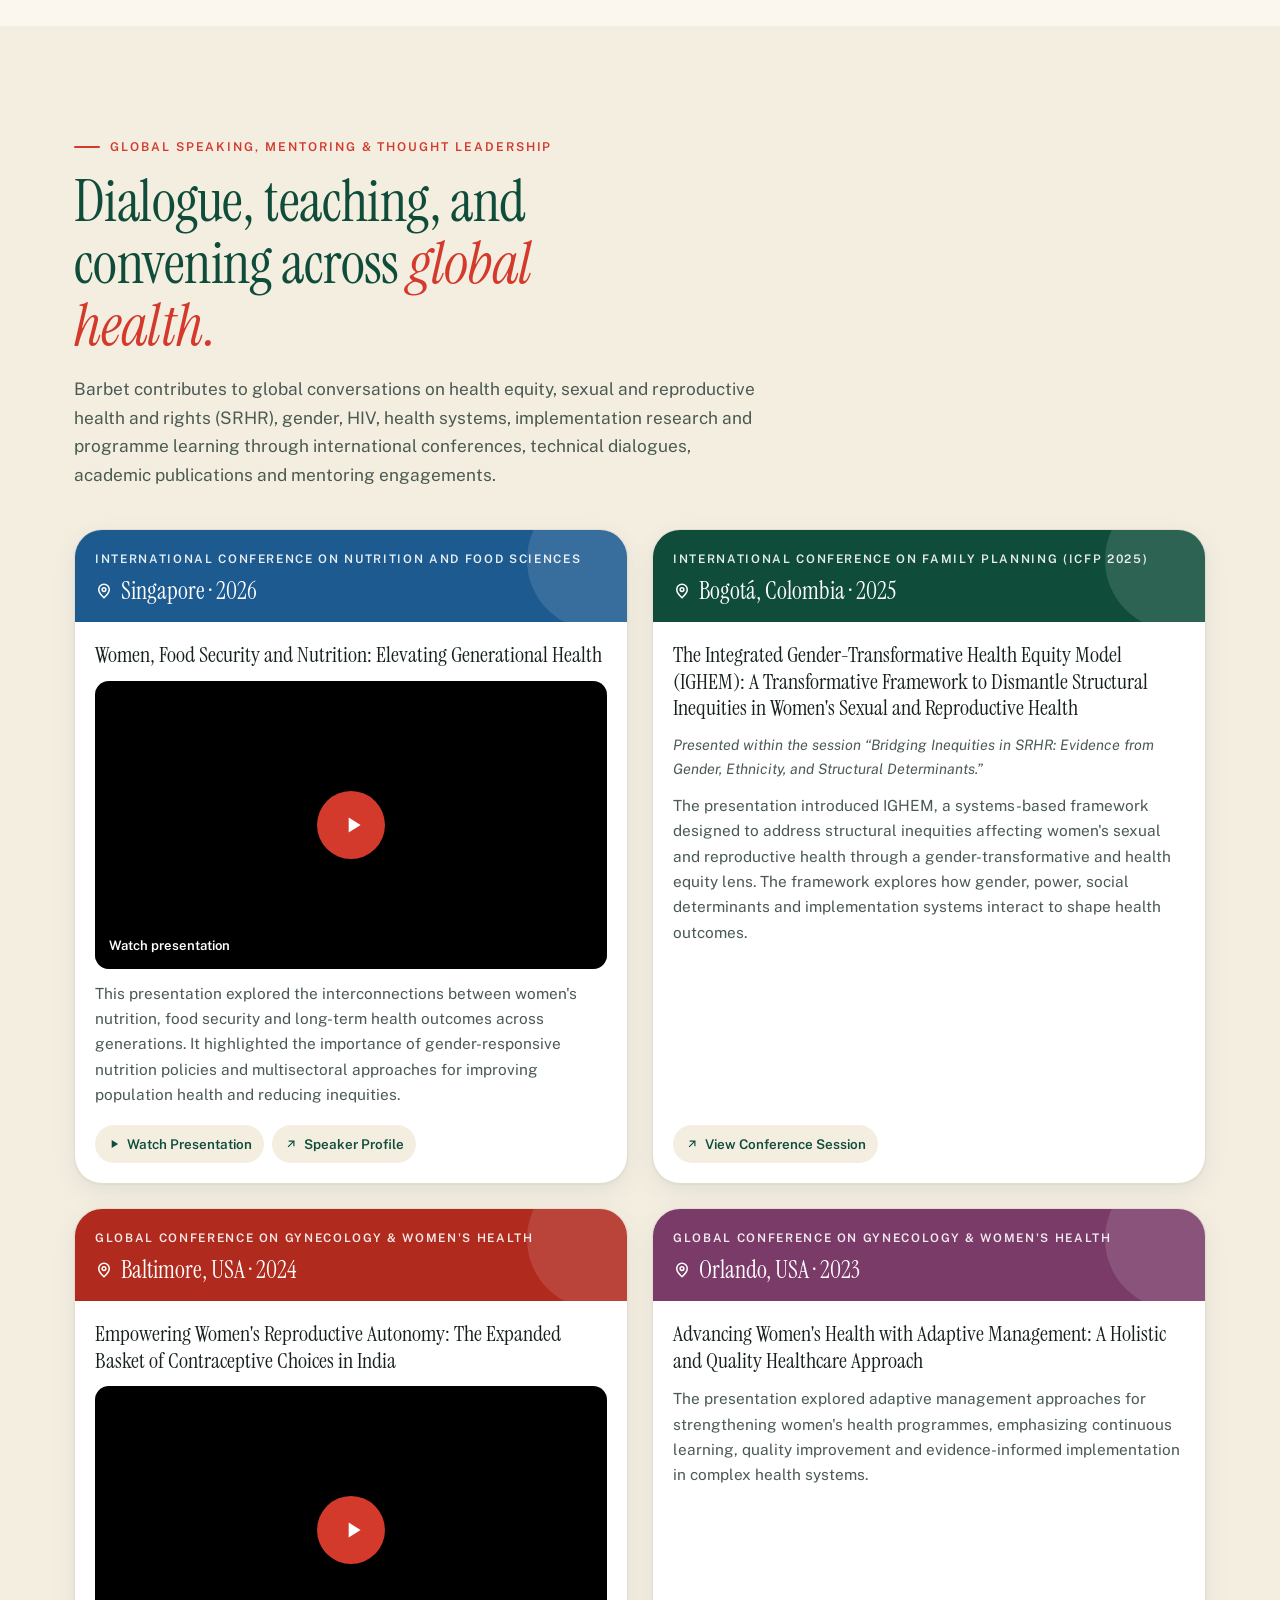
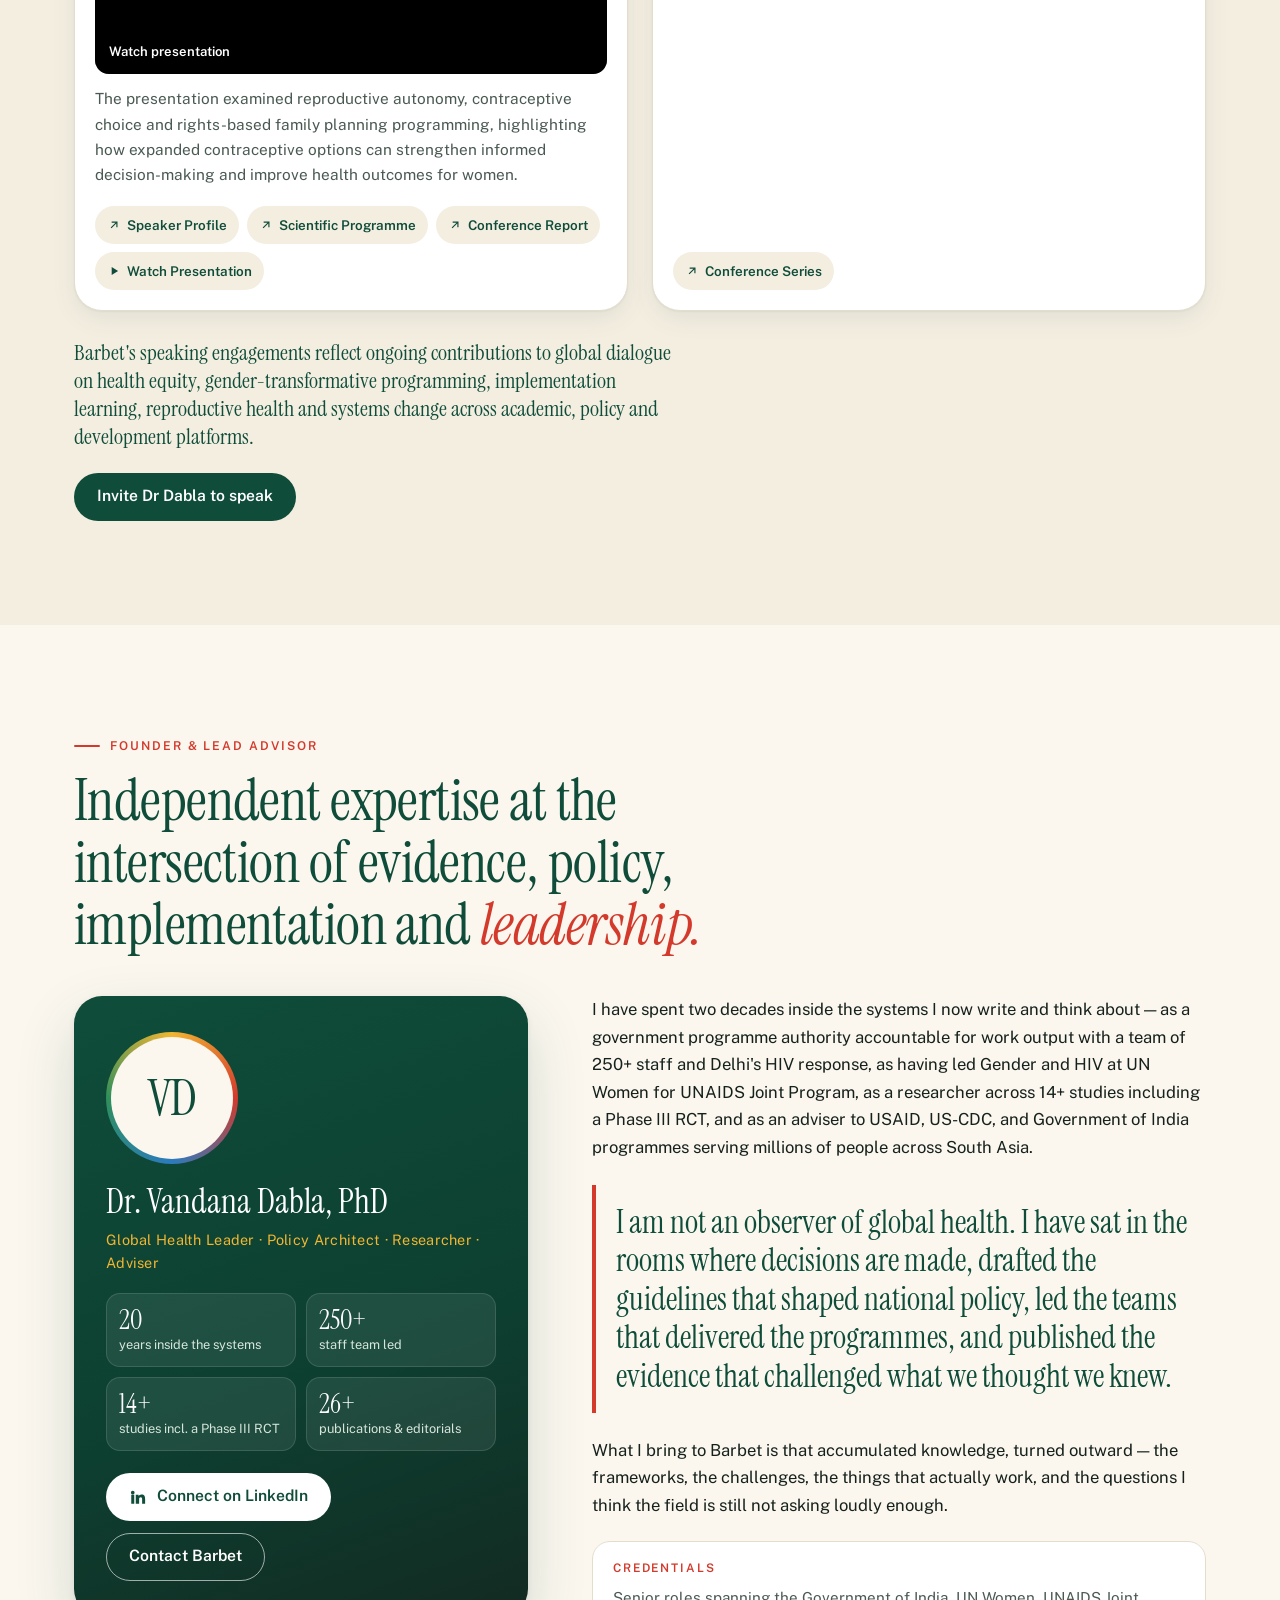
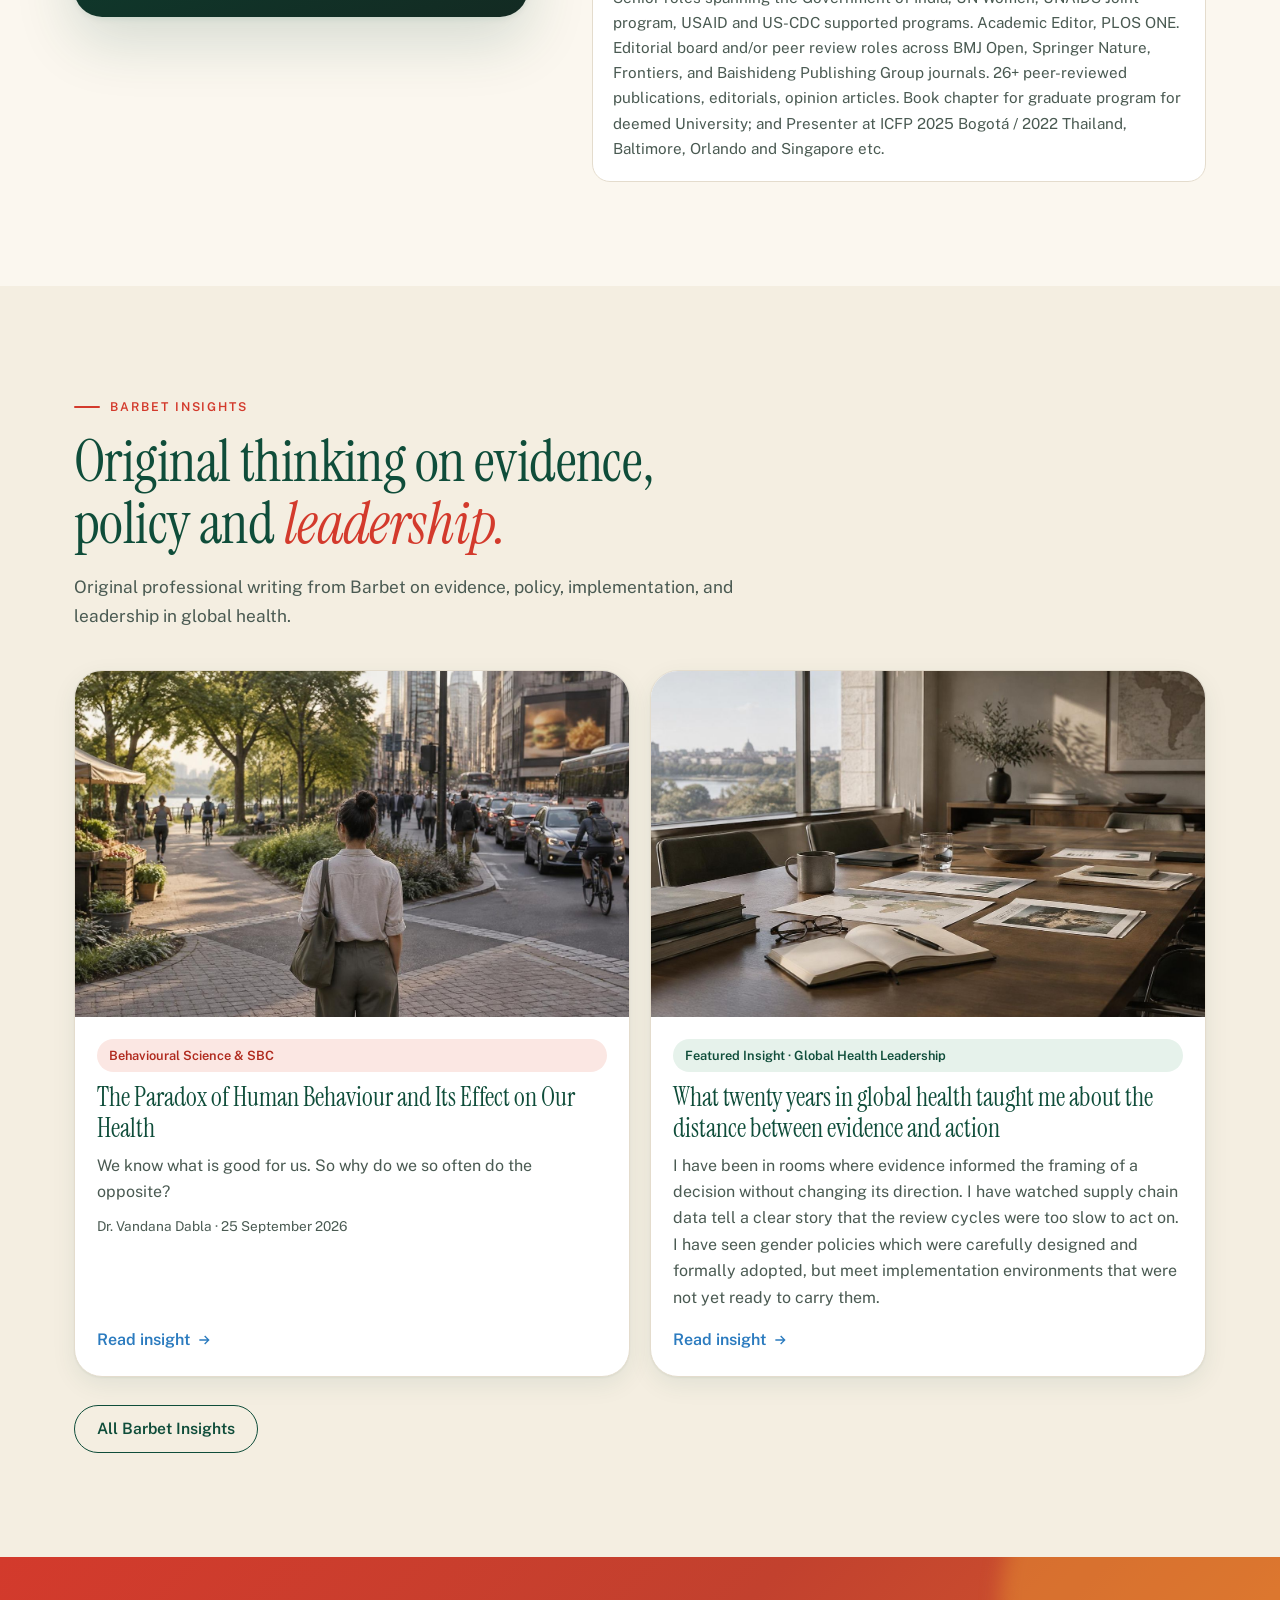
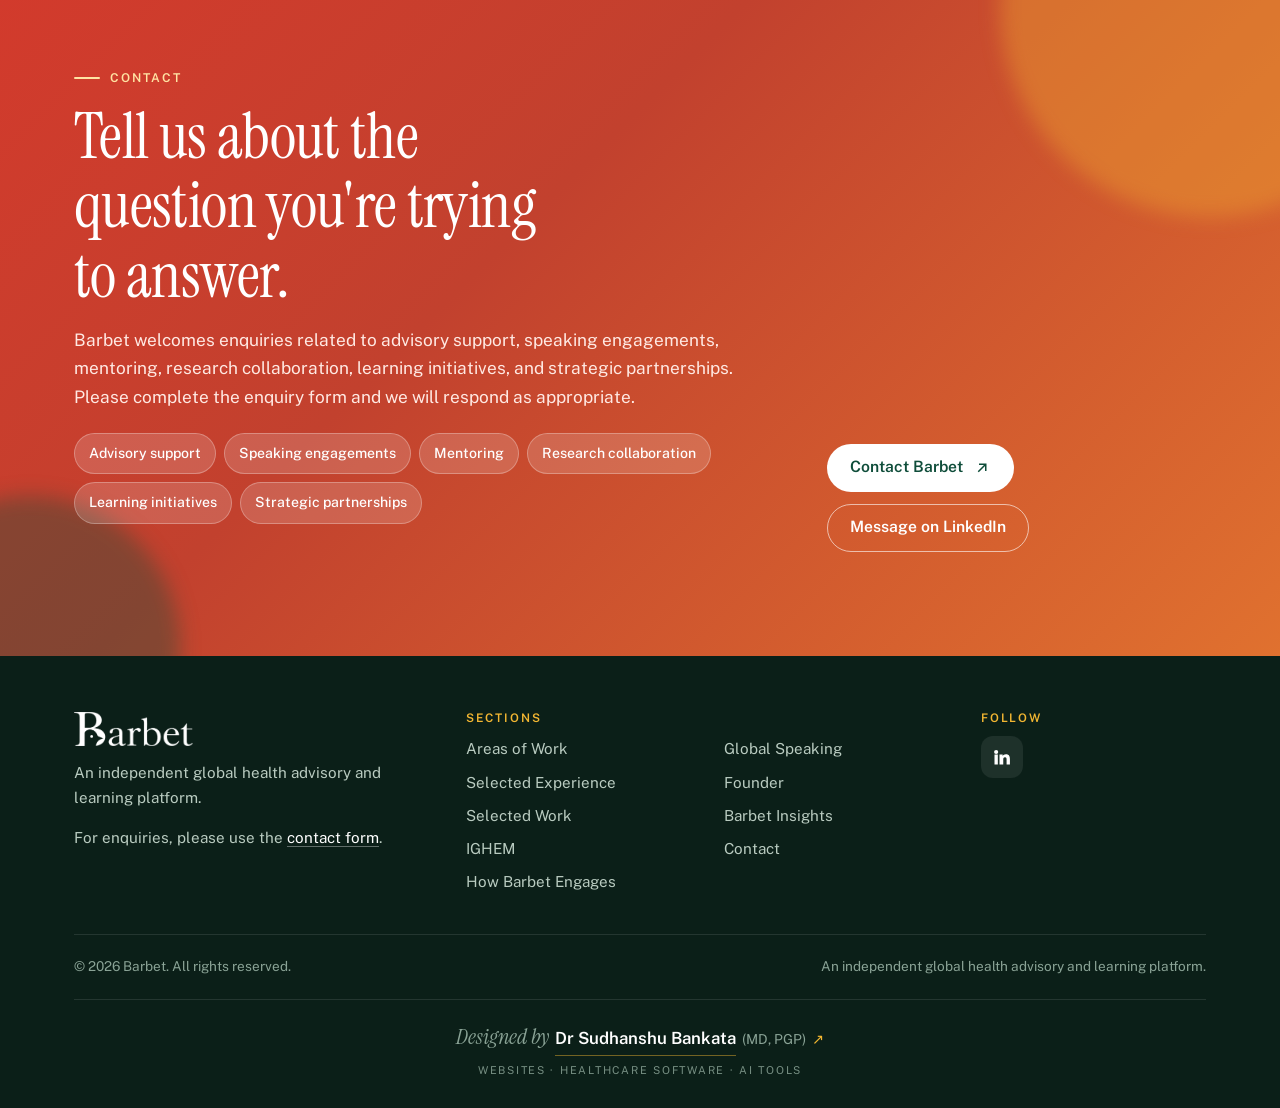
==== commit bf9294d1: "Footer credit: accessible version (studio standard 11) Screen readers now read the visible words plu" ====
--- a/index.html
+++ b/index.html
@@ -28,7 +28,7 @@
   <link rel="preconnect" href="https://fonts.googleapis.com">
   <link rel="preconnect" href="https://fonts.gstatic.com" crossorigin>
   <link rel="stylesheet" href="https://fonts.googleapis.com/css2?family=Instrument+Serif:ital@0;1&family=Public+Sans:wght@300;400;500;600;700&display=swap">
-  <link rel="stylesheet" href="assets/css/site.css?v=20ae2b24">
+  <link rel="stylesheet" href="assets/css/site.css?v=b17bb0fb">
 
   <script type="application/ld+json">
   {
@@ -660,7 +660,7 @@
       <span>© <span data-year>2026</span> Barbet. All rights reserved.</span>
       <span>An independent global health advisory and learning platform.</span>
     </div>
-  <div class="made-by"><a class="mb" href="https://lexmedix.in/services/" target="_blank" rel="noopener" aria-label="Designed by Dr Sudhanshu Bankata (MD, PGP). Website, software and AI services at Lexmedix. Opens in a new tab"><span class="mb-main"><span class="mb-pre">Designed by</span> <span class="mb-name">Dr Sudhanshu Bankata</span> <span class="mb-cred">(MD, PGP)</span><span class="mb-arrow" aria-hidden="true">&#8599;</span></span><span class="mb-sub" aria-hidden="true">Websites &middot; Healthcare software &middot; AI tools</span></a></div>
+  <div class="made-by"><a class="mb" href="https://lexmedix.in/services/" target="_blank" rel="noopener"><span class="mb-main"><span class="mb-pre">Designed by</span> <span class="mb-name">Dr Sudhanshu Bankata</span> <span class="mb-cred">(MD, PGP)</span><span class="mb-arrow" aria-hidden="true">&#8599;</span></span><span class="mb-sr">, </span><span class="mb-sub">Websites &middot; Healthcare software &middot; AI tools</span><span class="mb-sr"> (opens in a new tab)</span></a></div>
 </div>
 </footer>
 
--- a/assets/css/site.css
+++ b/assets/css/site.css
@@ -561,7 +561,7 @@
 
 /* ---------- Designer credit ("Designed by", footer) ---------- */
 .made-by { margin-top: 22px; padding-top: 20px; border-top: 1px solid var(--mb-line); display: flex; justify-content: center; text-align: center; min-width: 0; }
-.made-by .mb { display: inline-flex; flex-direction: column; align-items: center; gap: 6px; min-height: 44px; justify-content: center; max-width: 100%; color: var(--mb-text); text-decoration: none; overflow-wrap: anywhere; }
+.made-by .mb { display: inline-flex; flex-direction: column; align-items: center; gap: 6px; min-height: 44px; justify-content: center; max-width: 100%; color: var(--mb-text); text-decoration: none; overflow-wrap: anywhere; position: relative; }
 .made-by .mb:hover { text-decoration: none; color: var(--mb-text); }
 .made-by .mb-main { display: inline-flex; flex-wrap: wrap; align-items: baseline; justify-content: center; gap: 0 .4em; min-width: 0; }
 .made-by .mb-pre { font-family: var(--mb-pre-font); font-style: var(--mb-pre-style, normal); font-size: var(--mb-pre-size, 1.1rem); color: var(--mb-muted); letter-spacing: var(--mb-pre-ls, 0); text-transform: var(--mb-pre-tt, none); }
@@ -569,6 +569,7 @@
 .made-by .mb-cred { font-family: var(--mb-cred-font, var(--mb-name-font)); font-size: .86rem; color: var(--mb-muted); }
 .made-by .mb-arrow { font-family: system-ui, "Segoe UI Symbol", sans-serif; color: var(--mb-accent); display: inline-block; transition: transform .25s ease; font-size: .95em; }
 .made-by .mb-sub { font-family: var(--mb-sub-font); font-size: .68rem; letter-spacing: .16em; text-transform: uppercase; color: var(--mb-muted); opacity: .85; }
+.made-by .mb-sr { position: absolute; width: 1px; height: 1px; margin: -1px; padding: 0; overflow: hidden; clip: rect(0 0 0 0); white-space: nowrap; border: 0; }
 .made-by .mb:hover .mb-name, .made-by .mb:focus-visible .mb-name { background-size: 100% 2px; }
 .made-by .mb:hover .mb-arrow, .made-by .mb:focus-visible .mb-arrow { transform: translate(3px, -3px); }
 .made-by .mb:focus-visible { outline: 2px solid var(--mb-accent); outline-offset: 4px; border-radius: 4px; }
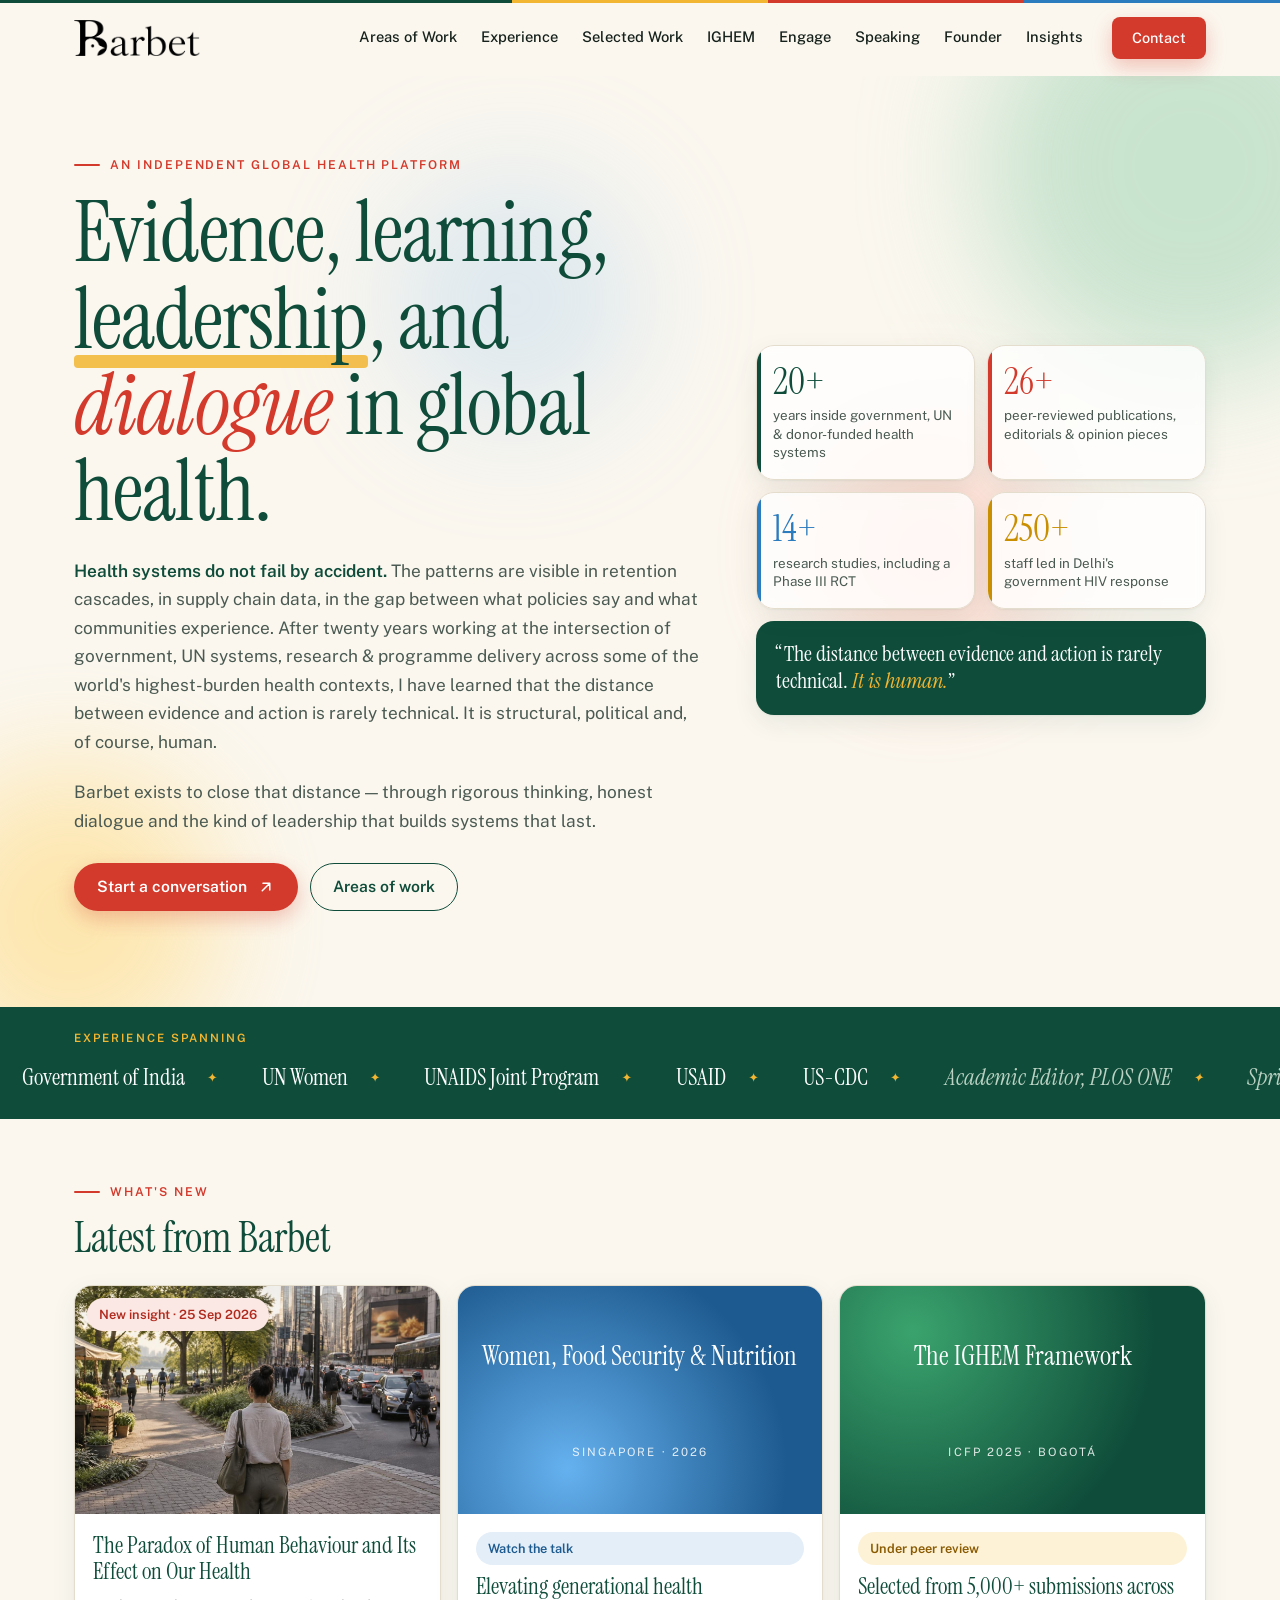
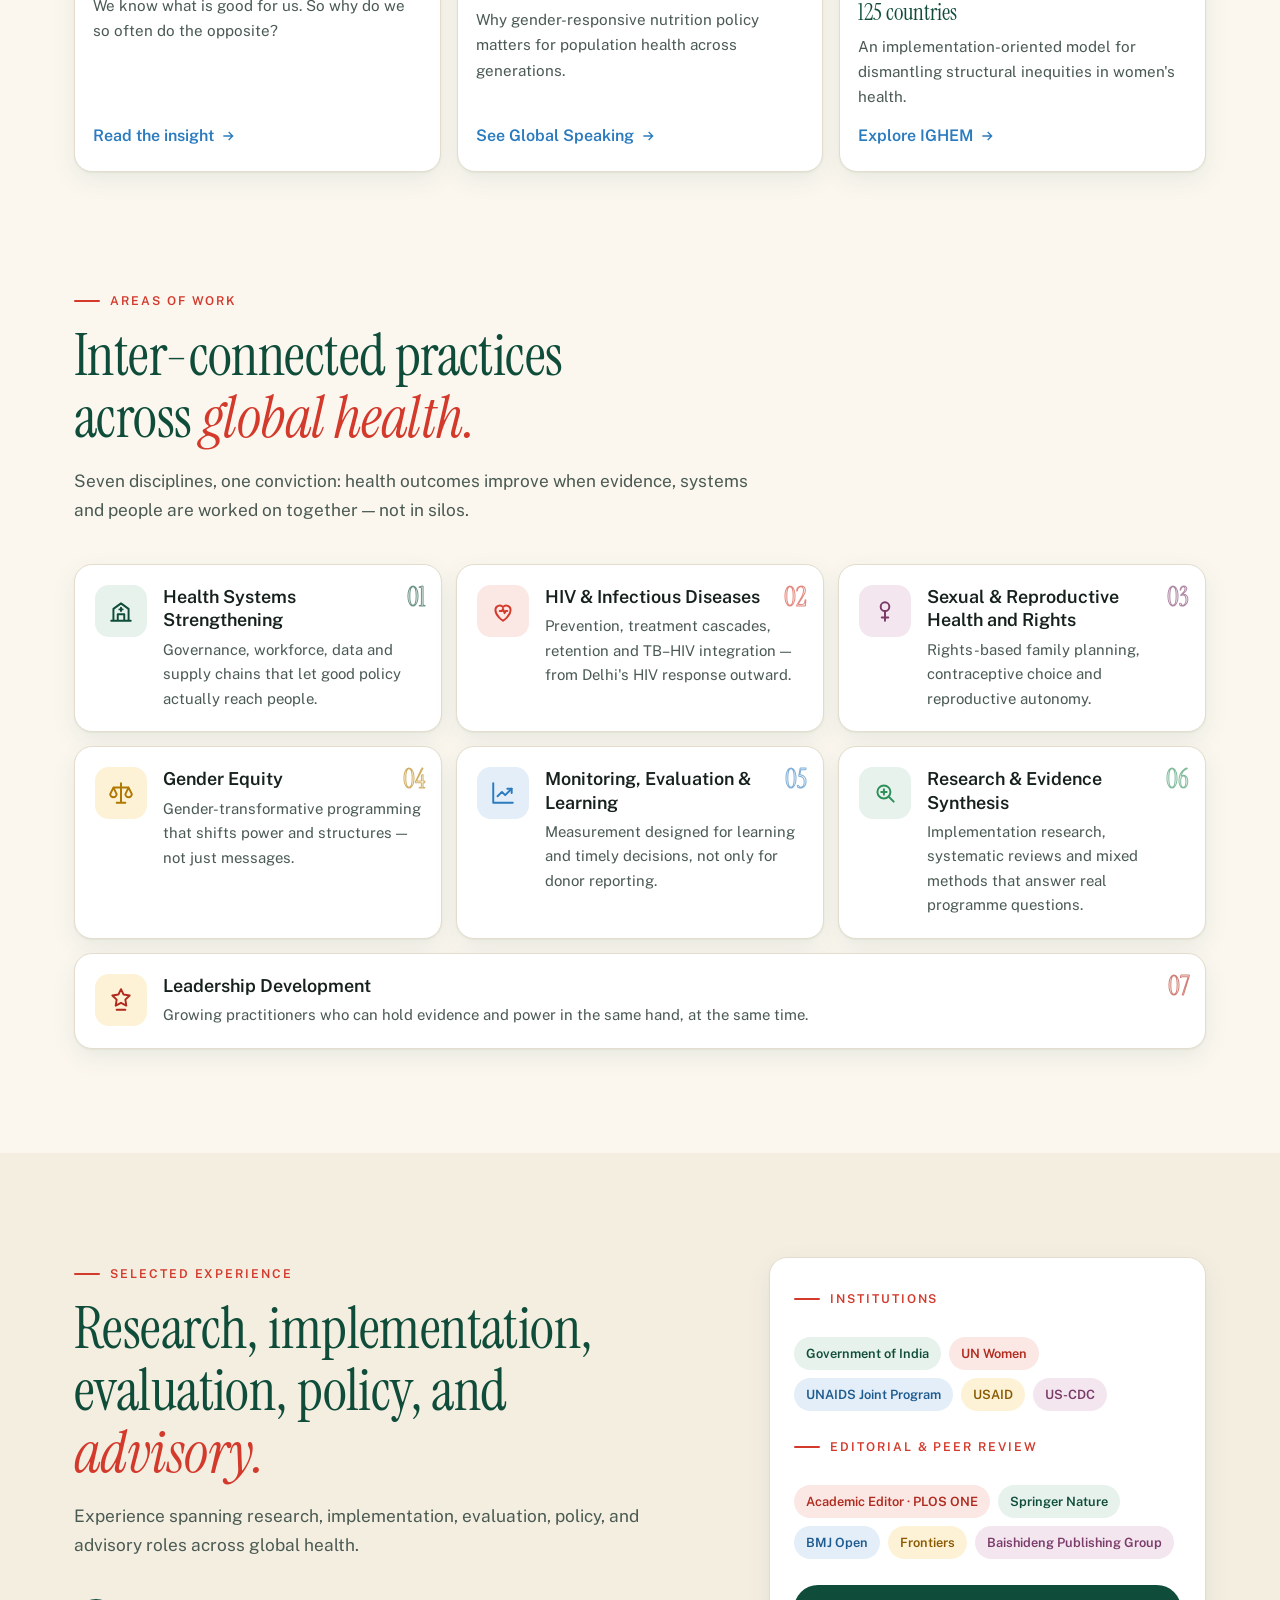
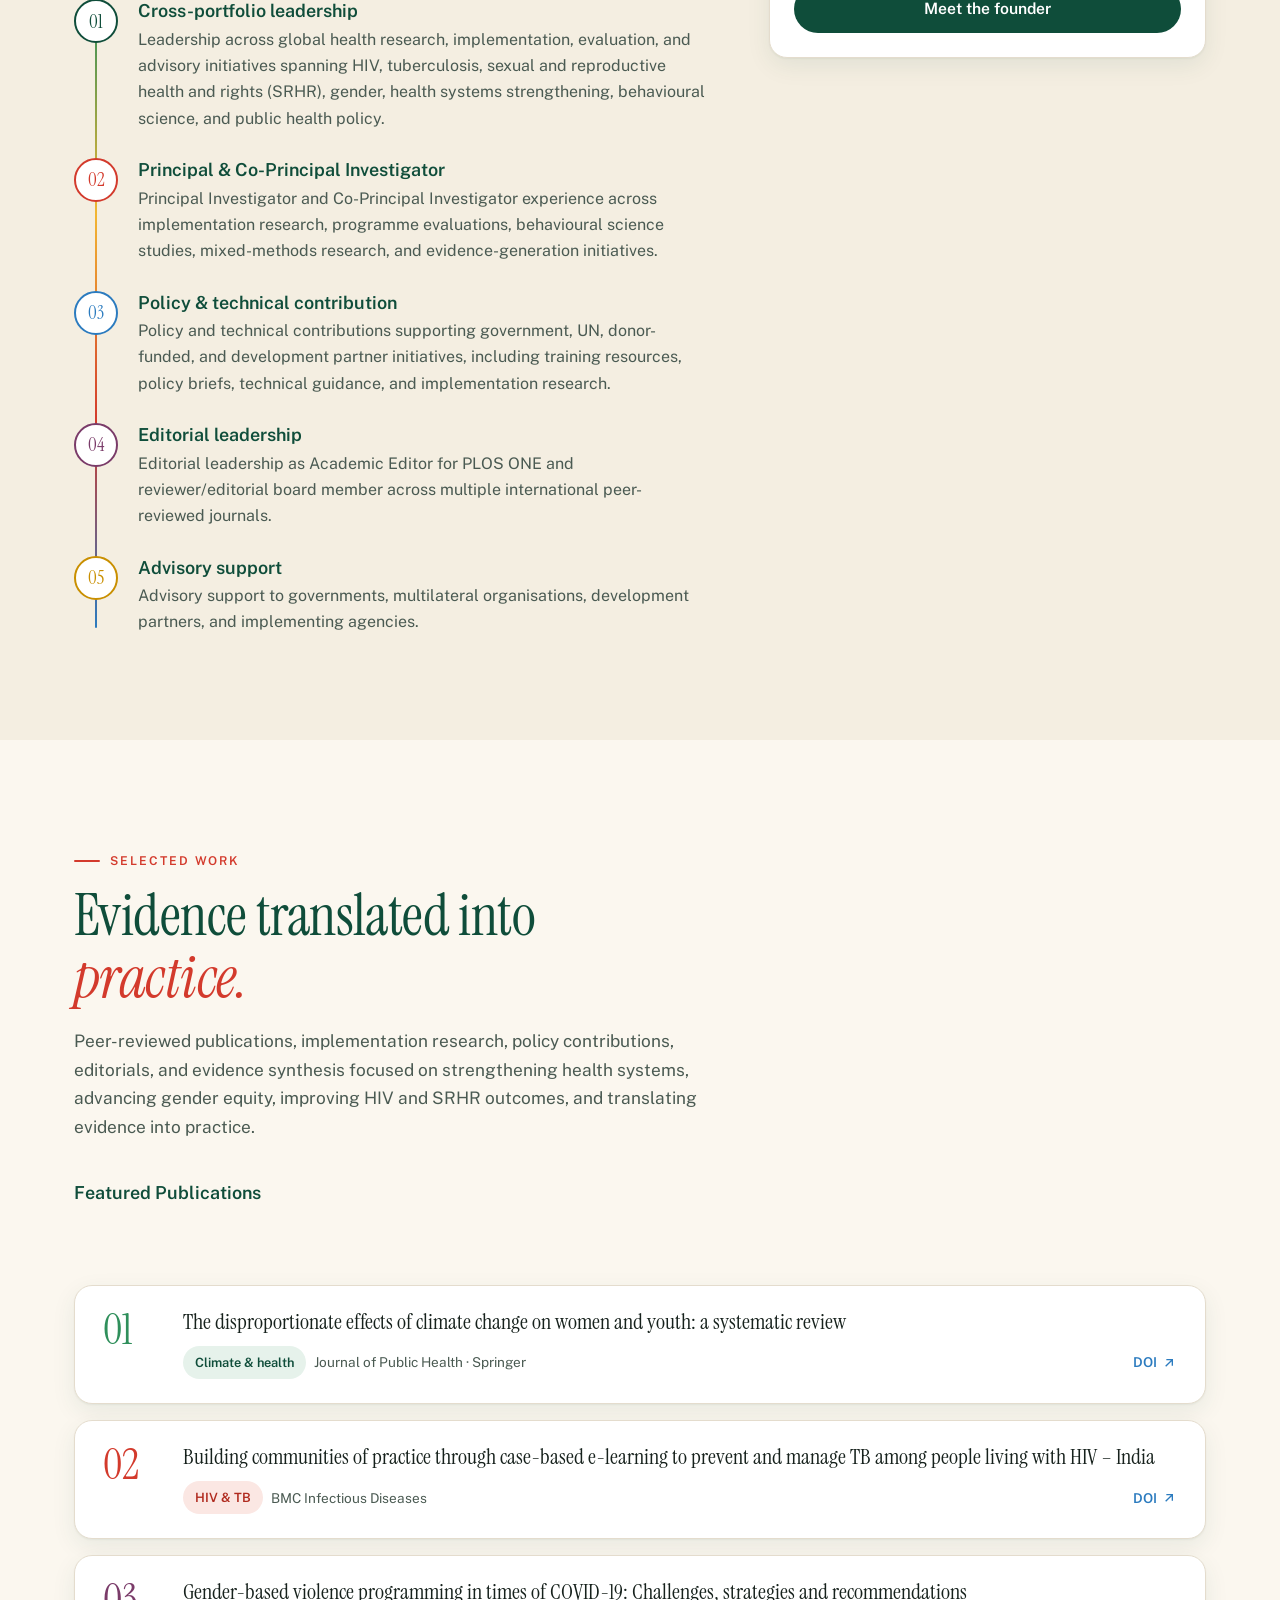
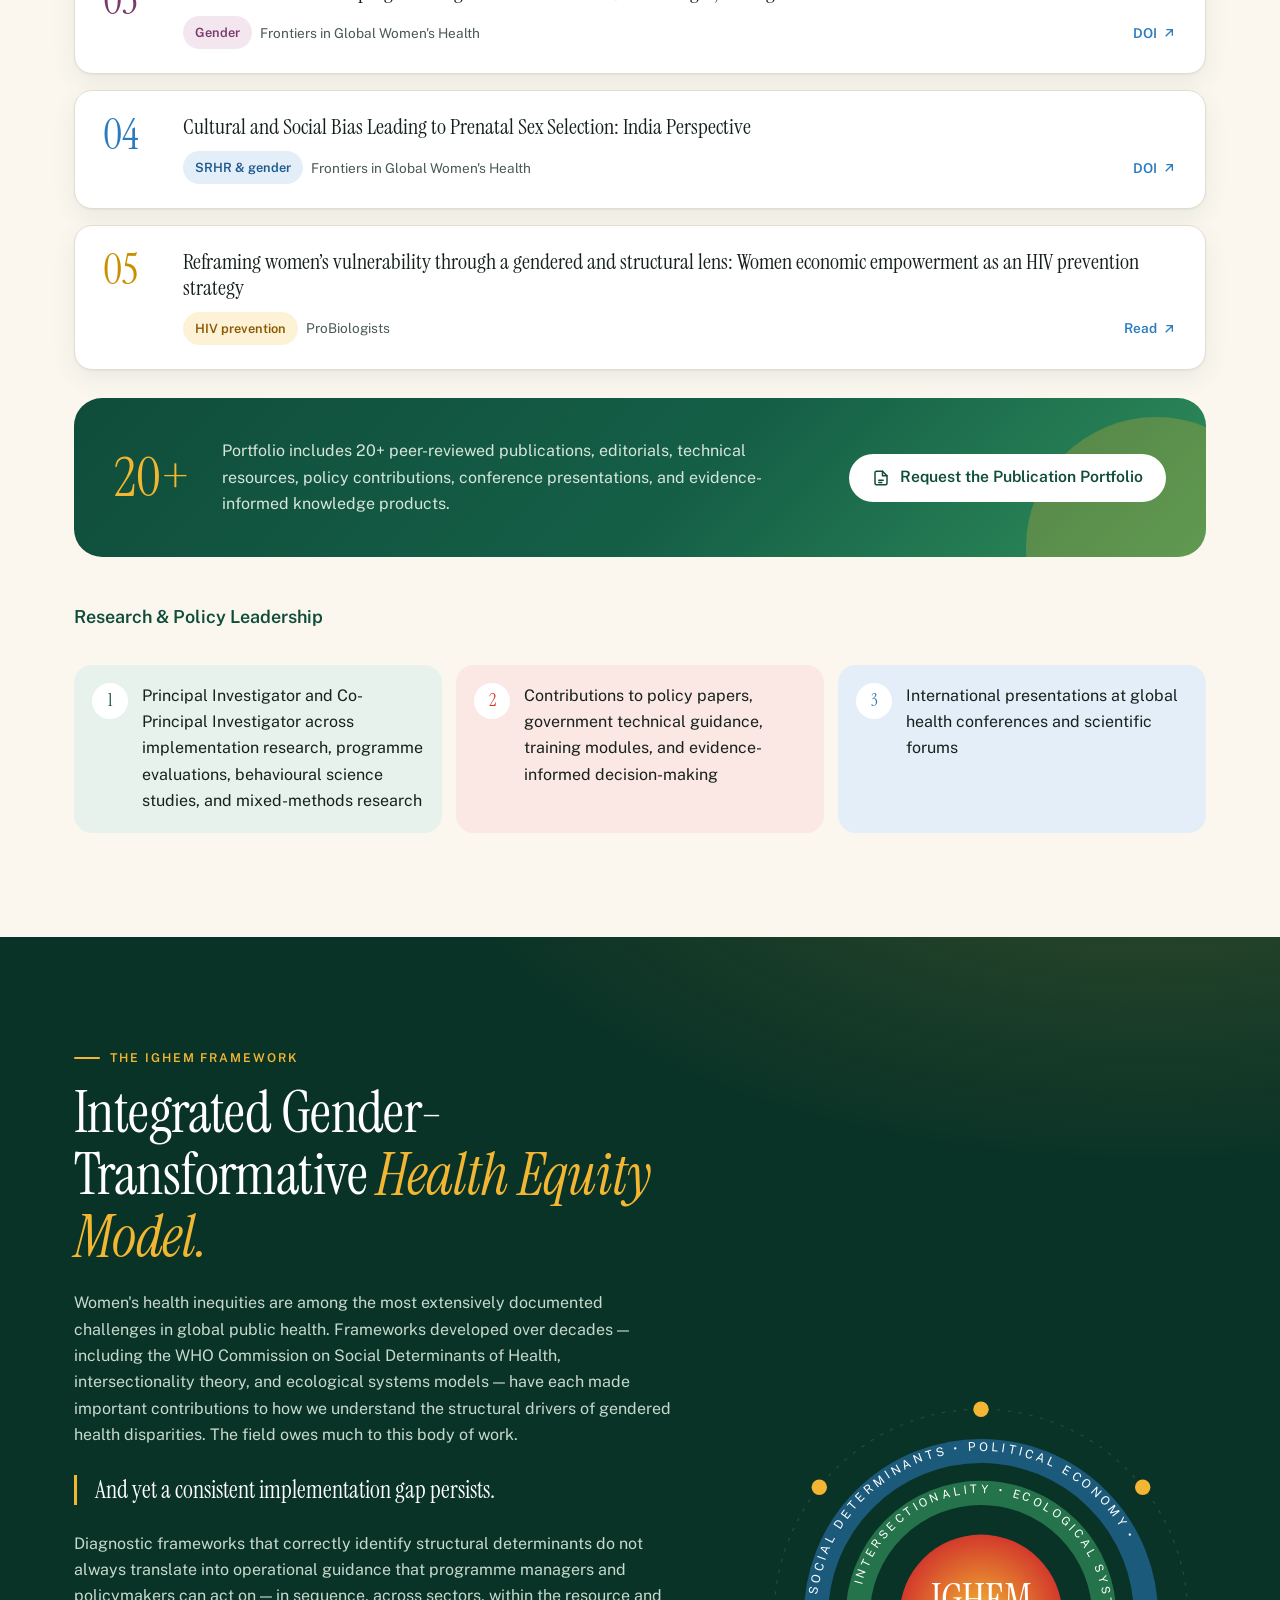
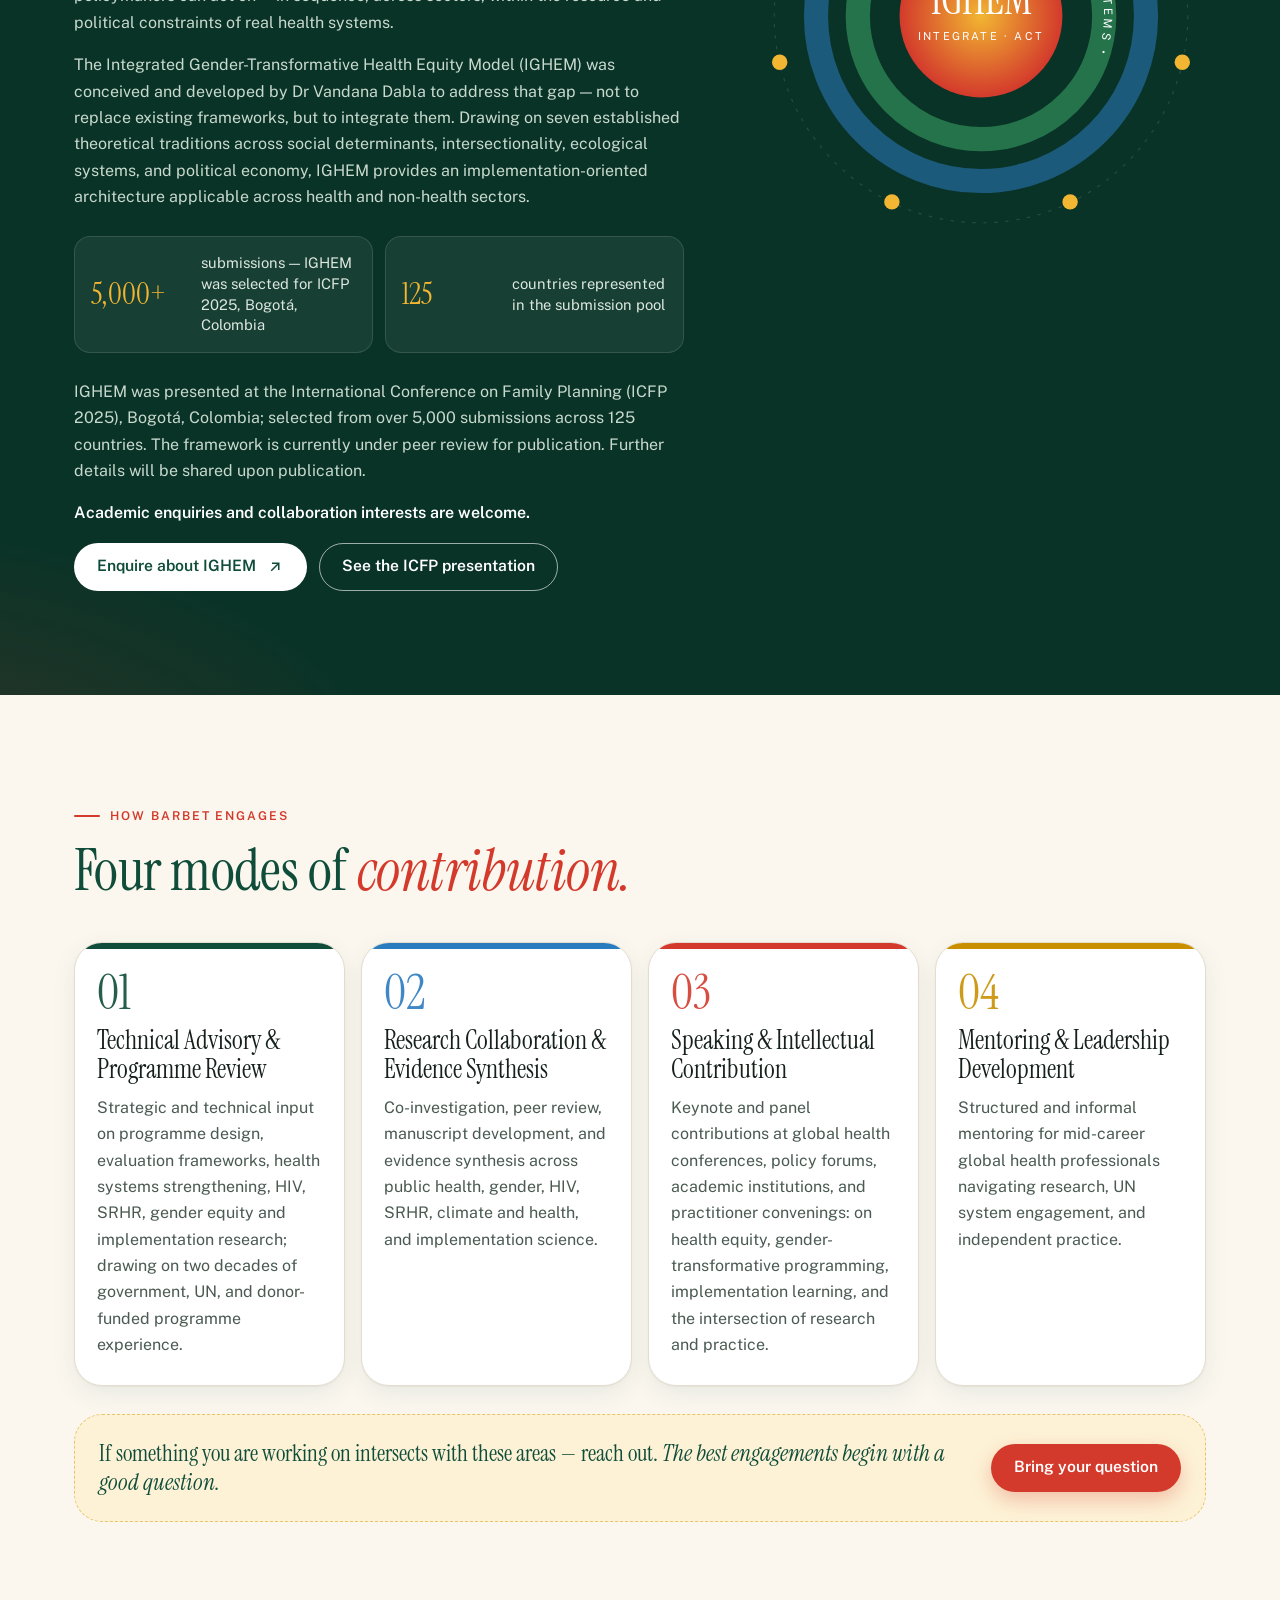
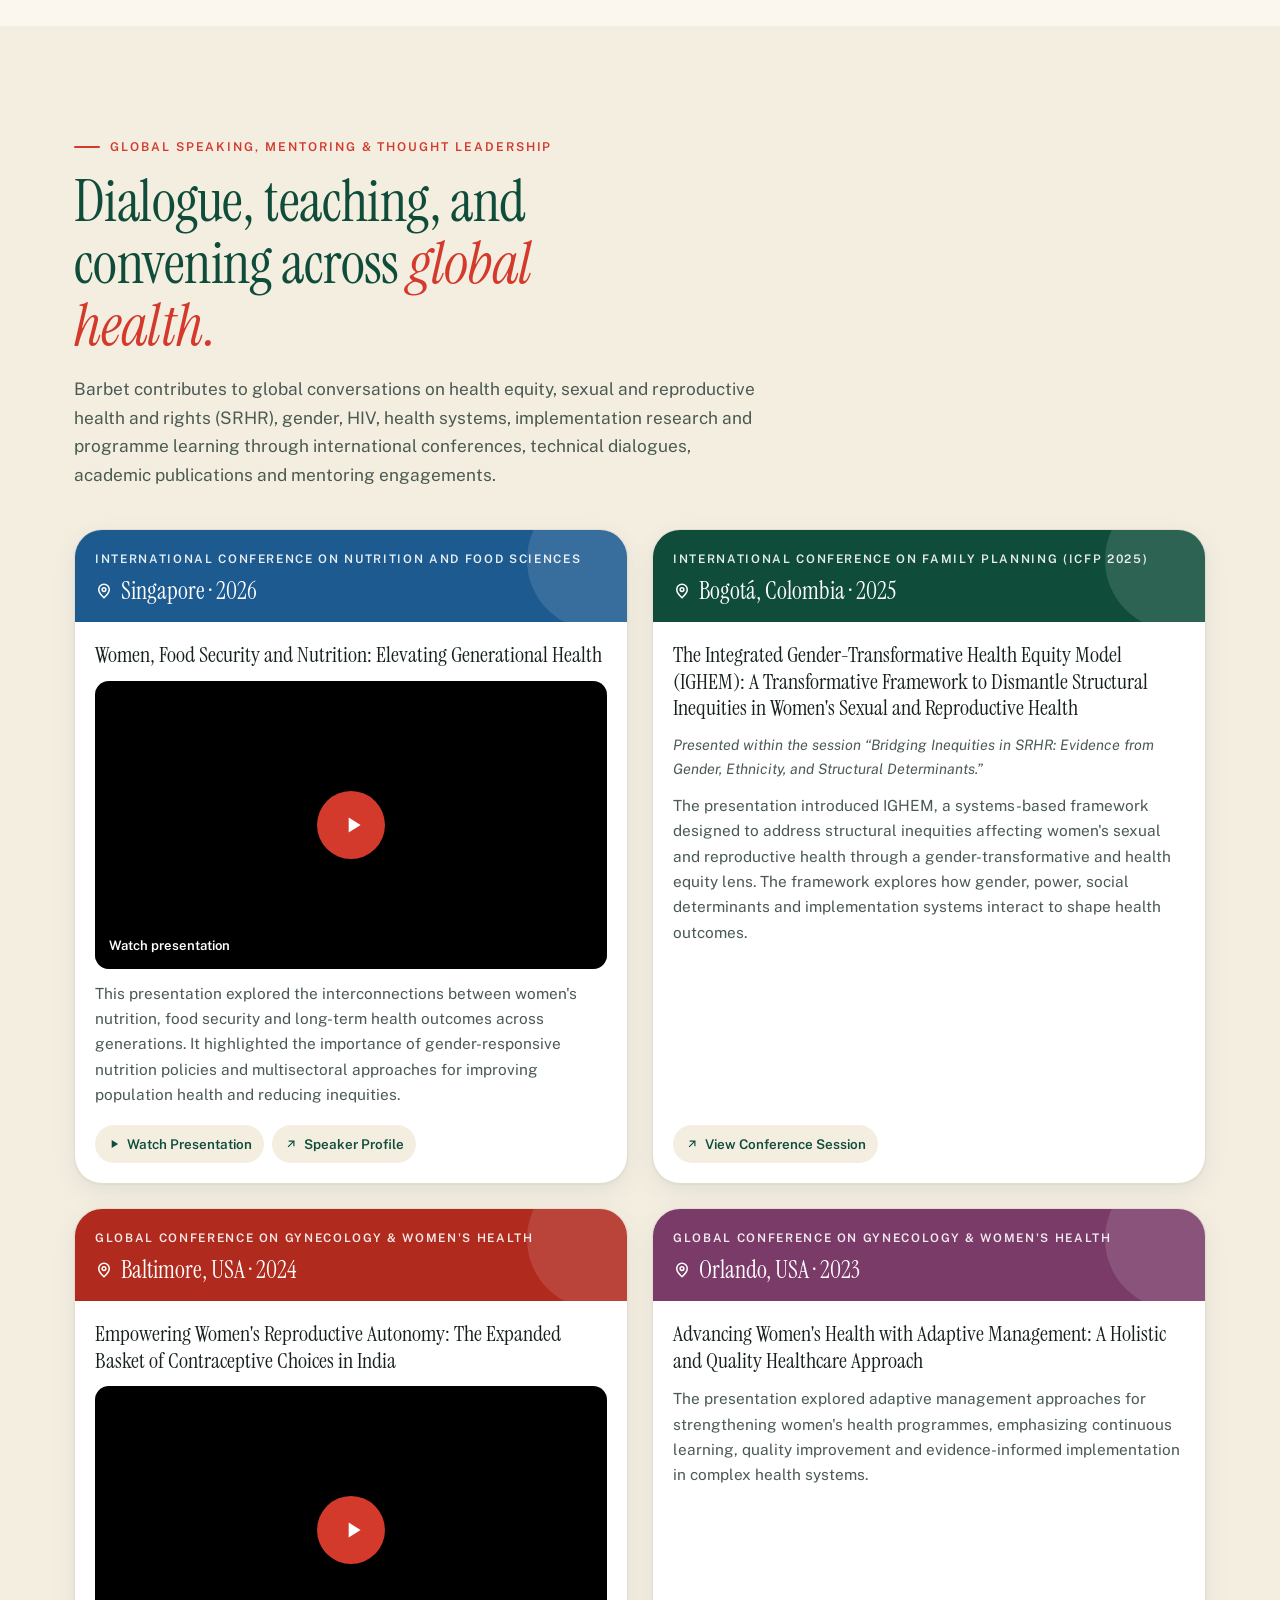
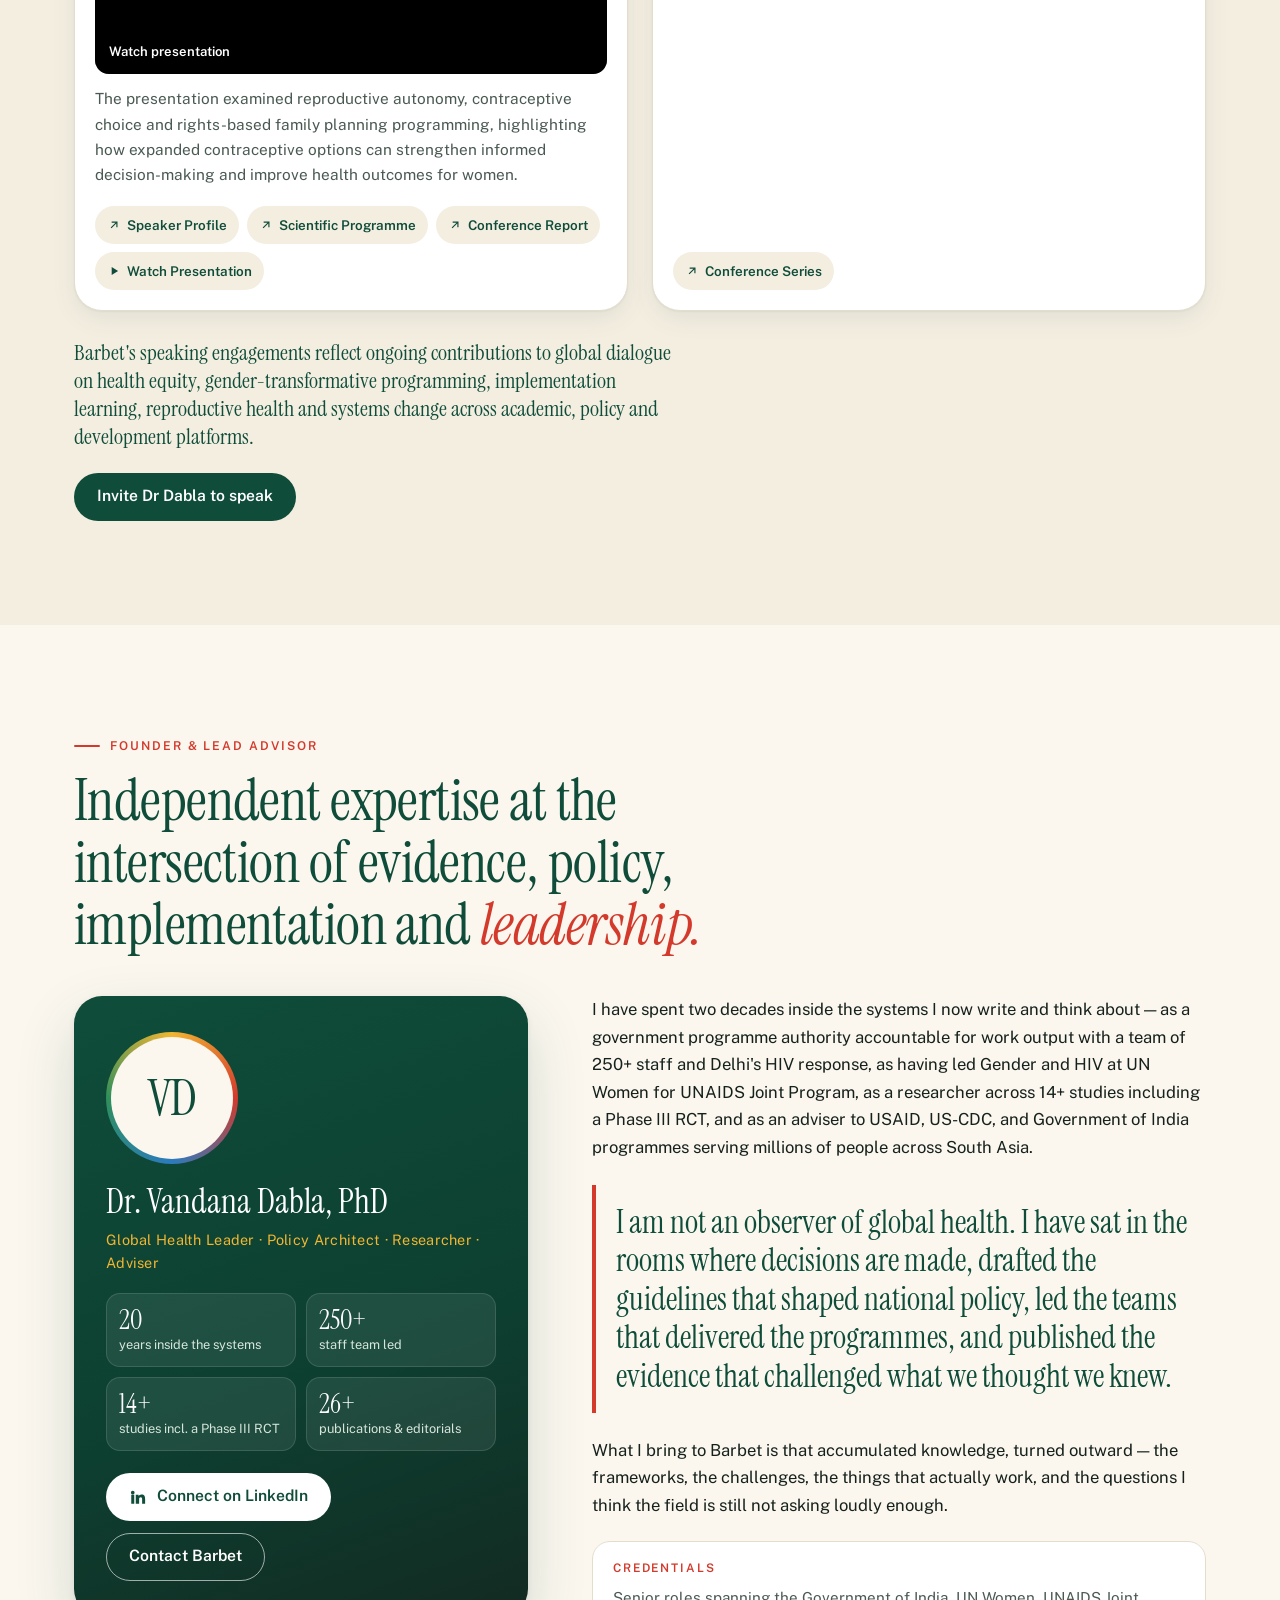
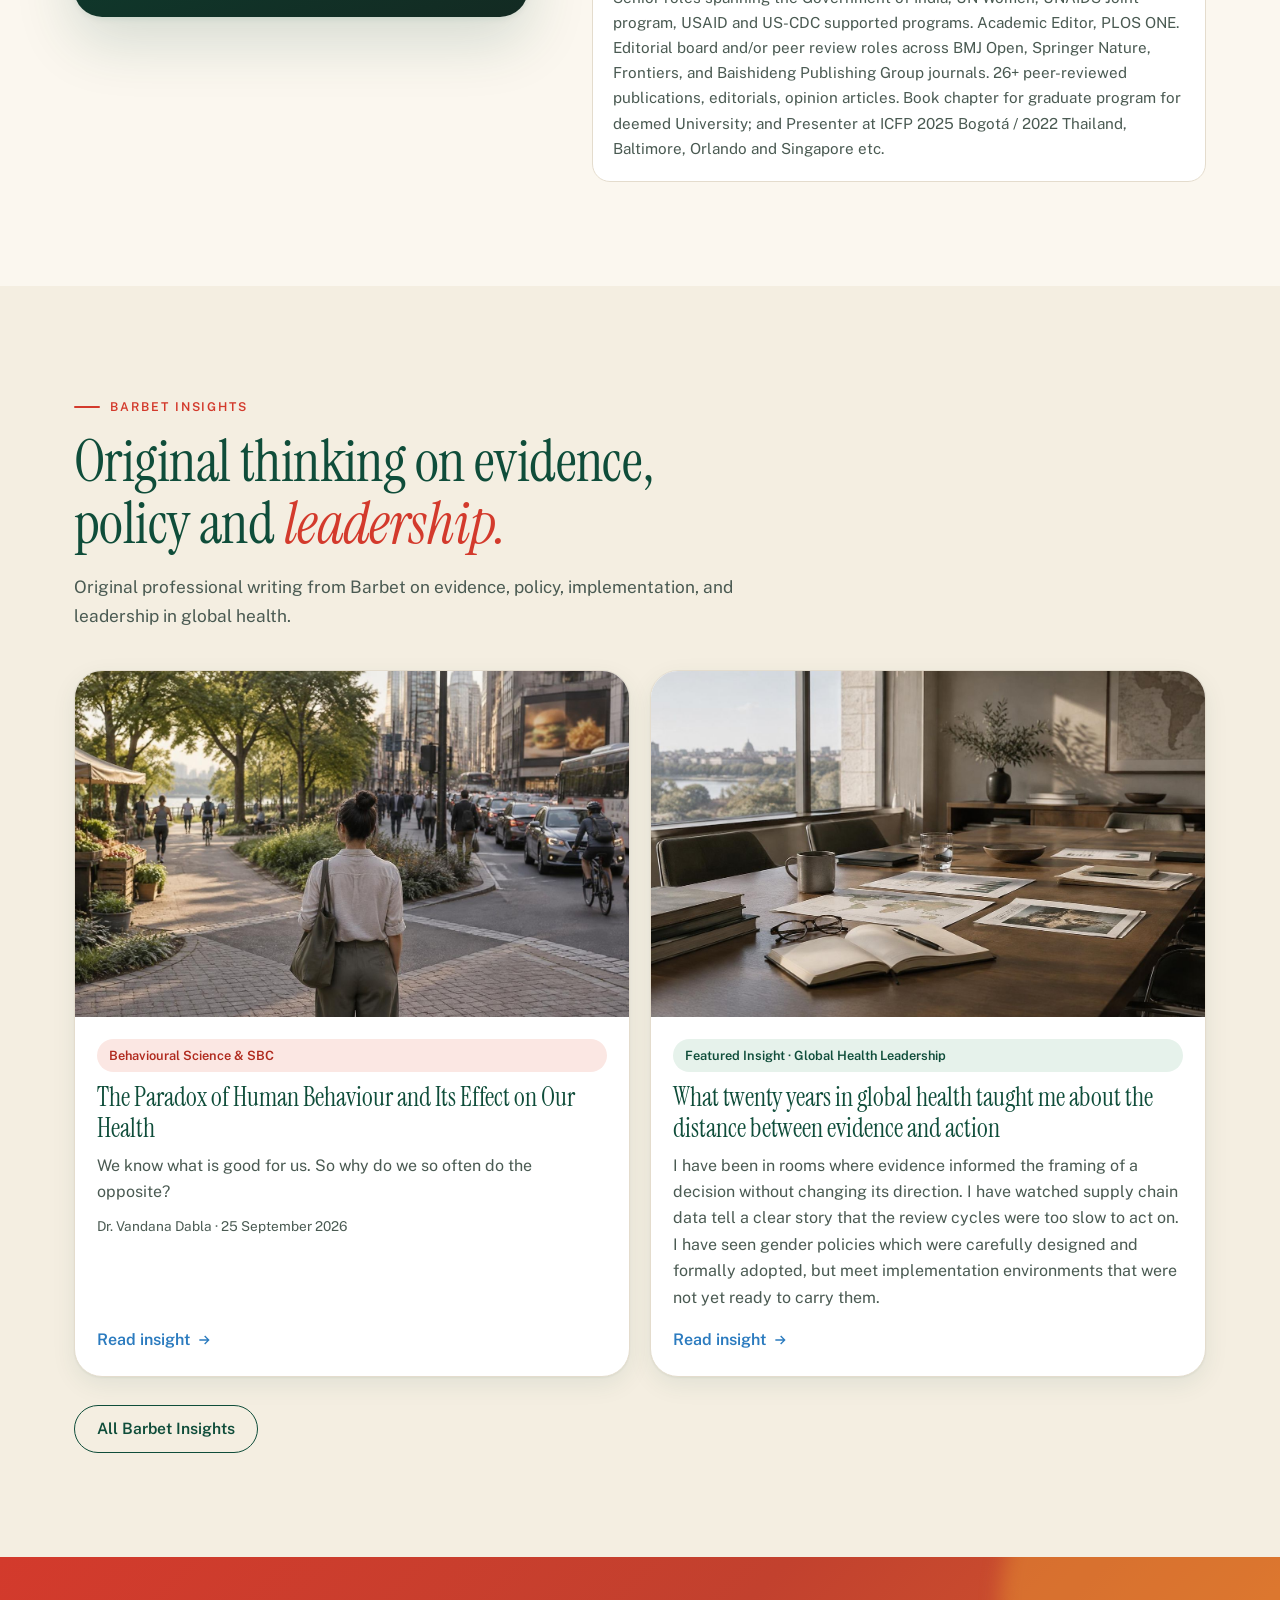
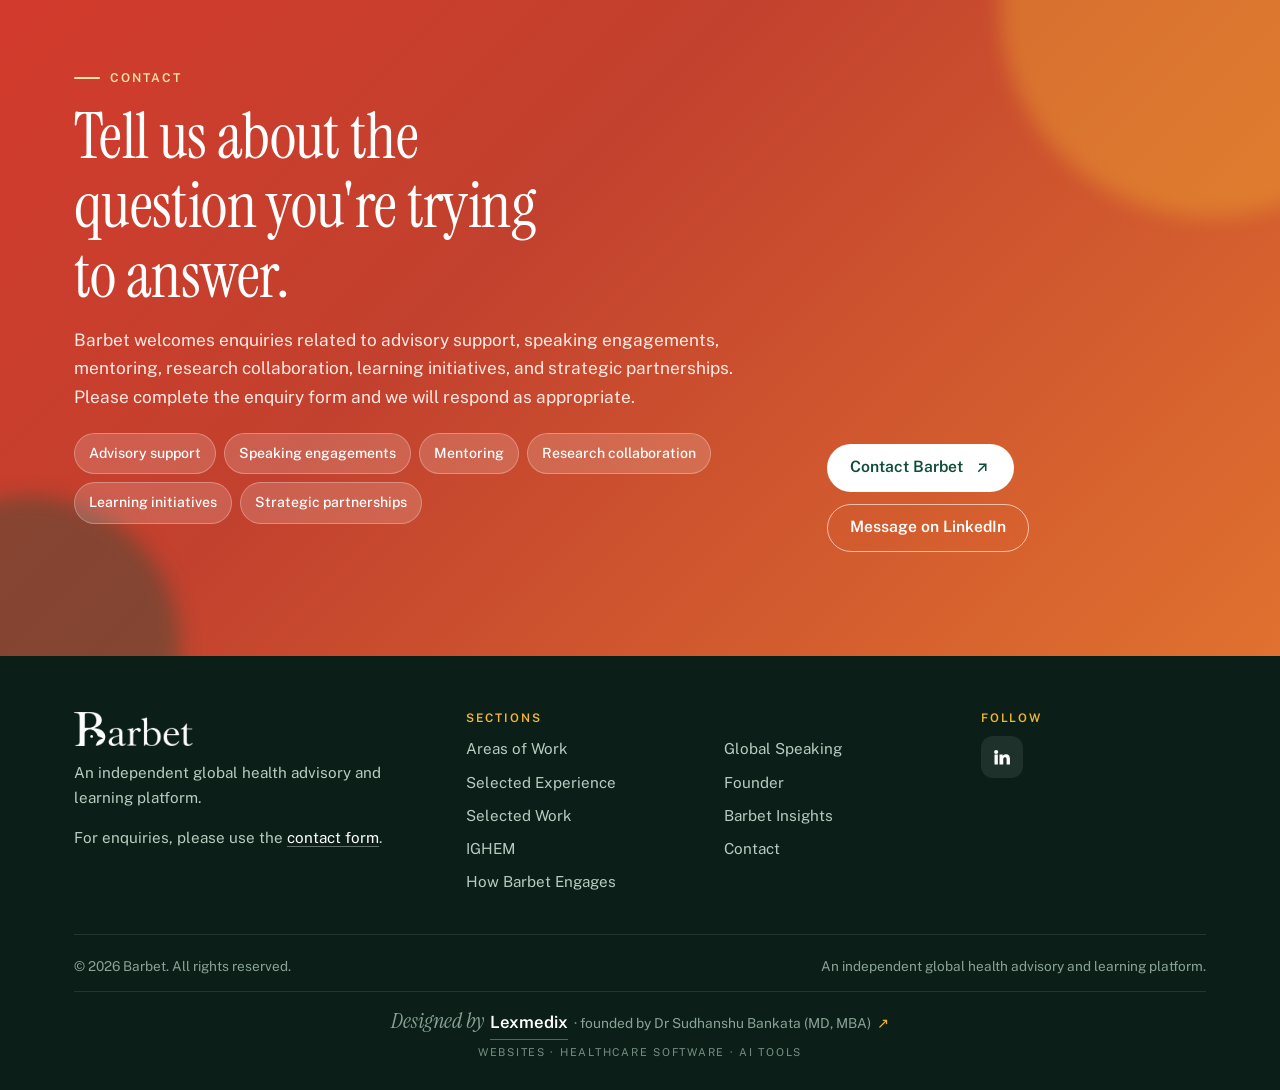
==== commit 0ba2d6fb: "Footer credit: Designed by Lexmedix, founded by Dr Sudhanshu Bankata (MD, MBA) Studio standard 11 as" ====
--- a/index.html
+++ b/index.html
@@ -28,7 +28,7 @@
   <link rel="preconnect" href="https://fonts.googleapis.com">
   <link rel="preconnect" href="https://fonts.gstatic.com" crossorigin>
   <link rel="stylesheet" href="https://fonts.googleapis.com/css2?family=Instrument+Serif:ital@0;1&family=Public+Sans:wght@300;400;500;600;700&display=swap">
-  <link rel="stylesheet" href="assets/css/site.css?v=b17bb0fb">
+  <link rel="stylesheet" href="assets/css/site.css?v=d70c1a02">
 
   <script type="application/ld+json">
   {
@@ -660,7 +660,7 @@
       <span>© <span data-year>2026</span> Barbet. All rights reserved.</span>
       <span>An independent global health advisory and learning platform.</span>
     </div>
-  <div class="made-by"><a class="mb" href="https://lexmedix.in/services/" target="_blank" rel="noopener"><span class="mb-main"><span class="mb-pre">Designed by</span> <span class="mb-name">Dr Sudhanshu Bankata</span> <span class="mb-cred">(MD, PGP)</span><span class="mb-arrow" aria-hidden="true">&#8599;</span></span><span class="mb-sr">, </span><span class="mb-sub">Websites &middot; Healthcare software &middot; AI tools</span><span class="mb-sr"> (opens in a new tab)</span></a></div>
+  <div class="made-by"><a class="mb" href="https://lexmedix.in/services/" target="_blank" rel="noopener"><span class="mb-main"><span class="mb-pre">Designed by</span> <span class="mb-name">Lexmedix</span> <span class="mb-cred"><span class="mb-dot" aria-hidden="true">&middot; </span><span class="mb-sr">, </span>founded by Dr Sudhanshu Bankata (MD, MBA)</span><span class="mb-arrow" aria-hidden="true">&#8599;</span></span><span class="mb-sr">, </span><span class="mb-sub">Websites &middot; Healthcare software &middot; AI tools</span><span class="mb-sr"> (opens in a new tab)</span></a></div>
 </div>
 </footer>
 
--- a/assets/css/site.css
+++ b/assets/css/site.css
@@ -560,8 +560,8 @@
 }
 
 /* ---------- Designer credit ("Designed by", footer) ---------- */
-.made-by { margin-top: 22px; padding-top: 20px; border-top: 1px solid var(--mb-line); display: flex; justify-content: center; text-align: center; min-width: 0; }
-.made-by .mb { display: inline-flex; flex-direction: column; align-items: center; gap: 6px; min-height: 44px; justify-content: center; max-width: 100%; color: var(--mb-text); text-decoration: none; overflow-wrap: anywhere; position: relative; }
+.made-by { margin-top: 14px; padding-top: 12px; border-top: 1px solid var(--mb-line); display: flex; justify-content: center; text-align: center; min-width: 0; }
+.made-by .mb { display: inline-flex; flex-direction: column; align-items: center; gap: 4px; min-height: 44px; justify-content: center; max-width: 100%; color: var(--mb-text); text-decoration: none; overflow-wrap: anywhere; position: relative; }
 .made-by .mb:hover { text-decoration: none; color: var(--mb-text); }
 .made-by .mb-main { display: inline-flex; flex-wrap: wrap; align-items: baseline; justify-content: center; gap: 0 .4em; min-width: 0; }
 .made-by .mb-pre { font-family: var(--mb-pre-font); font-style: var(--mb-pre-style, normal); font-size: var(--mb-pre-size, 1.1rem); color: var(--mb-muted); letter-spacing: var(--mb-pre-ls, 0); text-transform: var(--mb-pre-tt, none); }
@@ -574,4 +574,5 @@
 .made-by .mb:hover .mb-arrow, .made-by .mb:focus-visible .mb-arrow { transform: translate(3px, -3px); }
 .made-by .mb:focus-visible { outline: 2px solid var(--mb-accent); outline-offset: 4px; border-radius: 4px; }
 @media (prefers-reduced-motion: reduce) { .made-by .mb-name, .made-by .mb-arrow { transition: none; } }
+@media (max-width: 480px) { .made-by .mb-dot { display: none; } .made-by .mb-sub { position: absolute; width: 1px; height: 1px; margin: -1px; padding: 0; overflow: hidden; clip: rect(0 0 0 0); white-space: nowrap; border: 0; } }
 .made-by { --mb-line: rgba(255,255,255,.1); --mb-text: #fff; --mb-muted: #8aa396; --mb-accent: var(--sun); --mb-rest: rgba(242,182,50,.45); --mb-pre-font: var(--serif); --mb-pre-style: italic; --mb-pre-size: 1.35rem; --mb-name-font: var(--sans); --mb-name-weight: 600; --mb-name-color: #fff; --mb-sub-font: var(--sans); }
